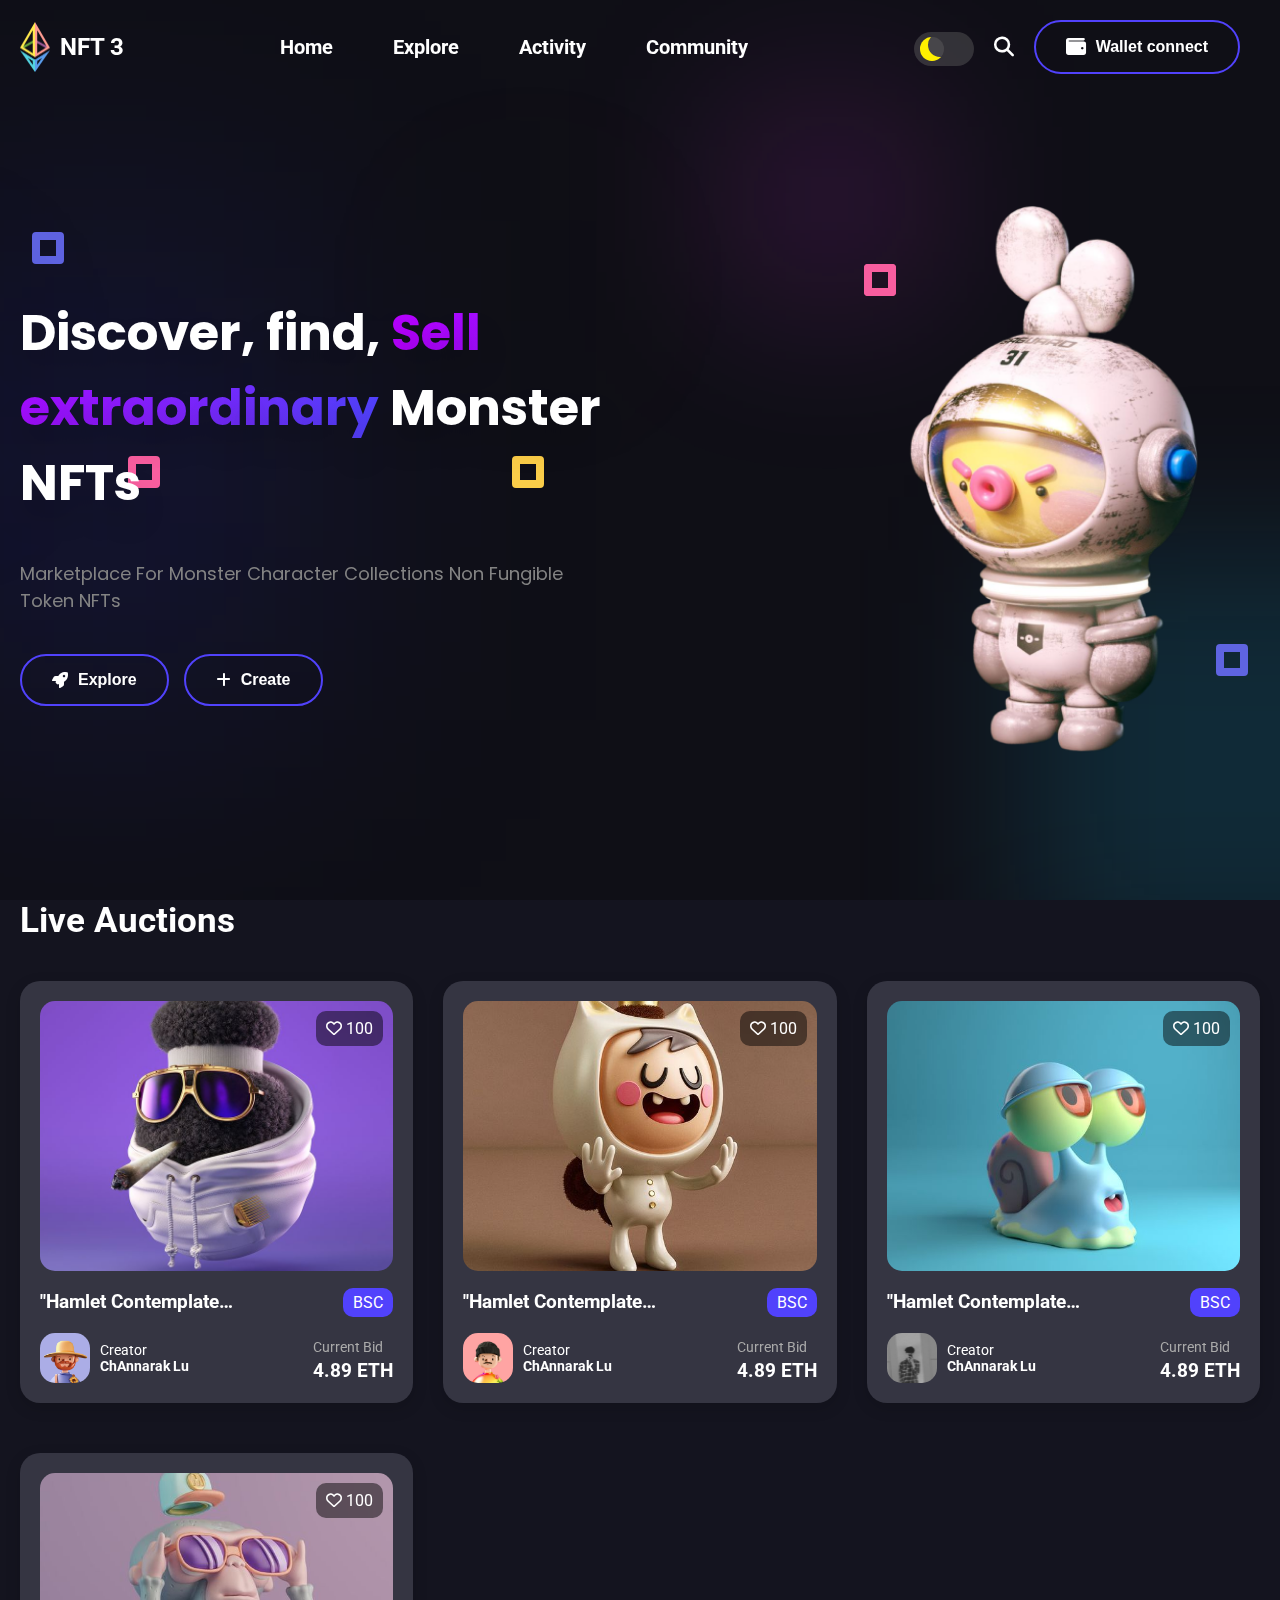
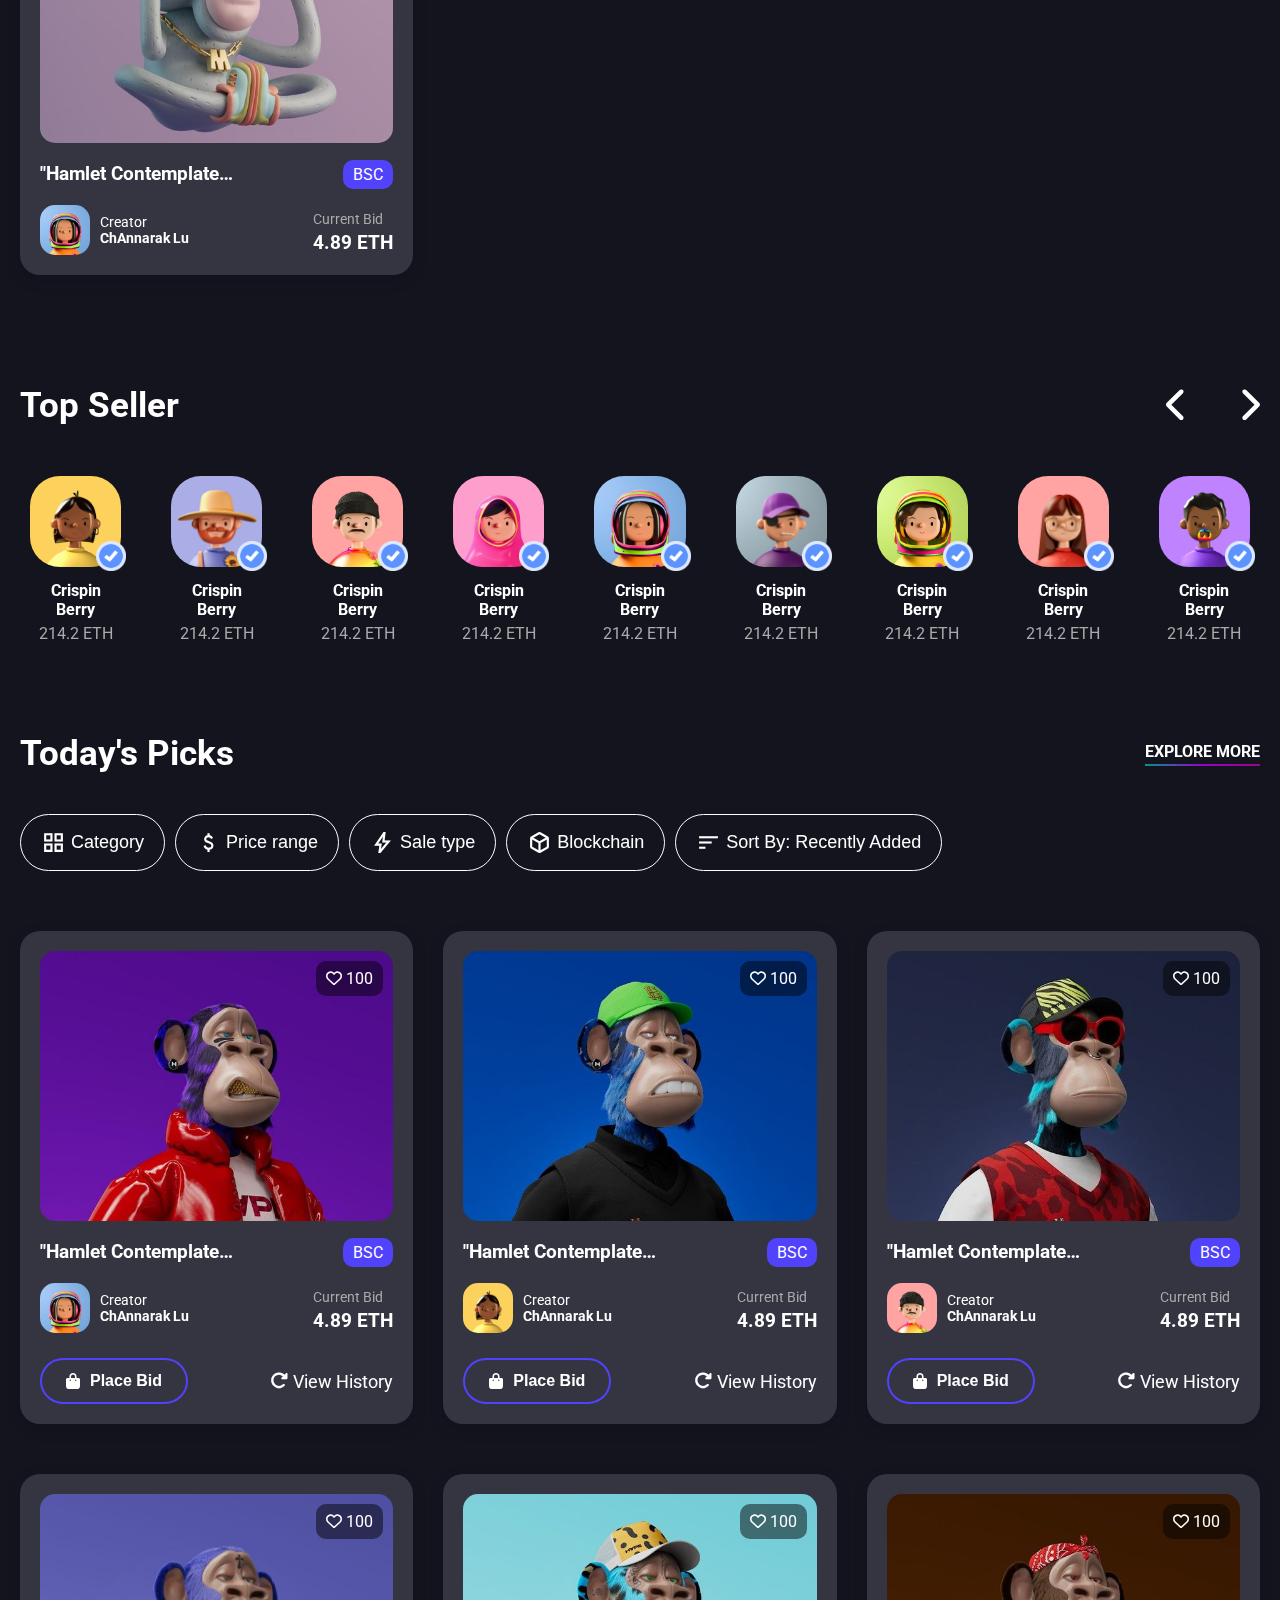
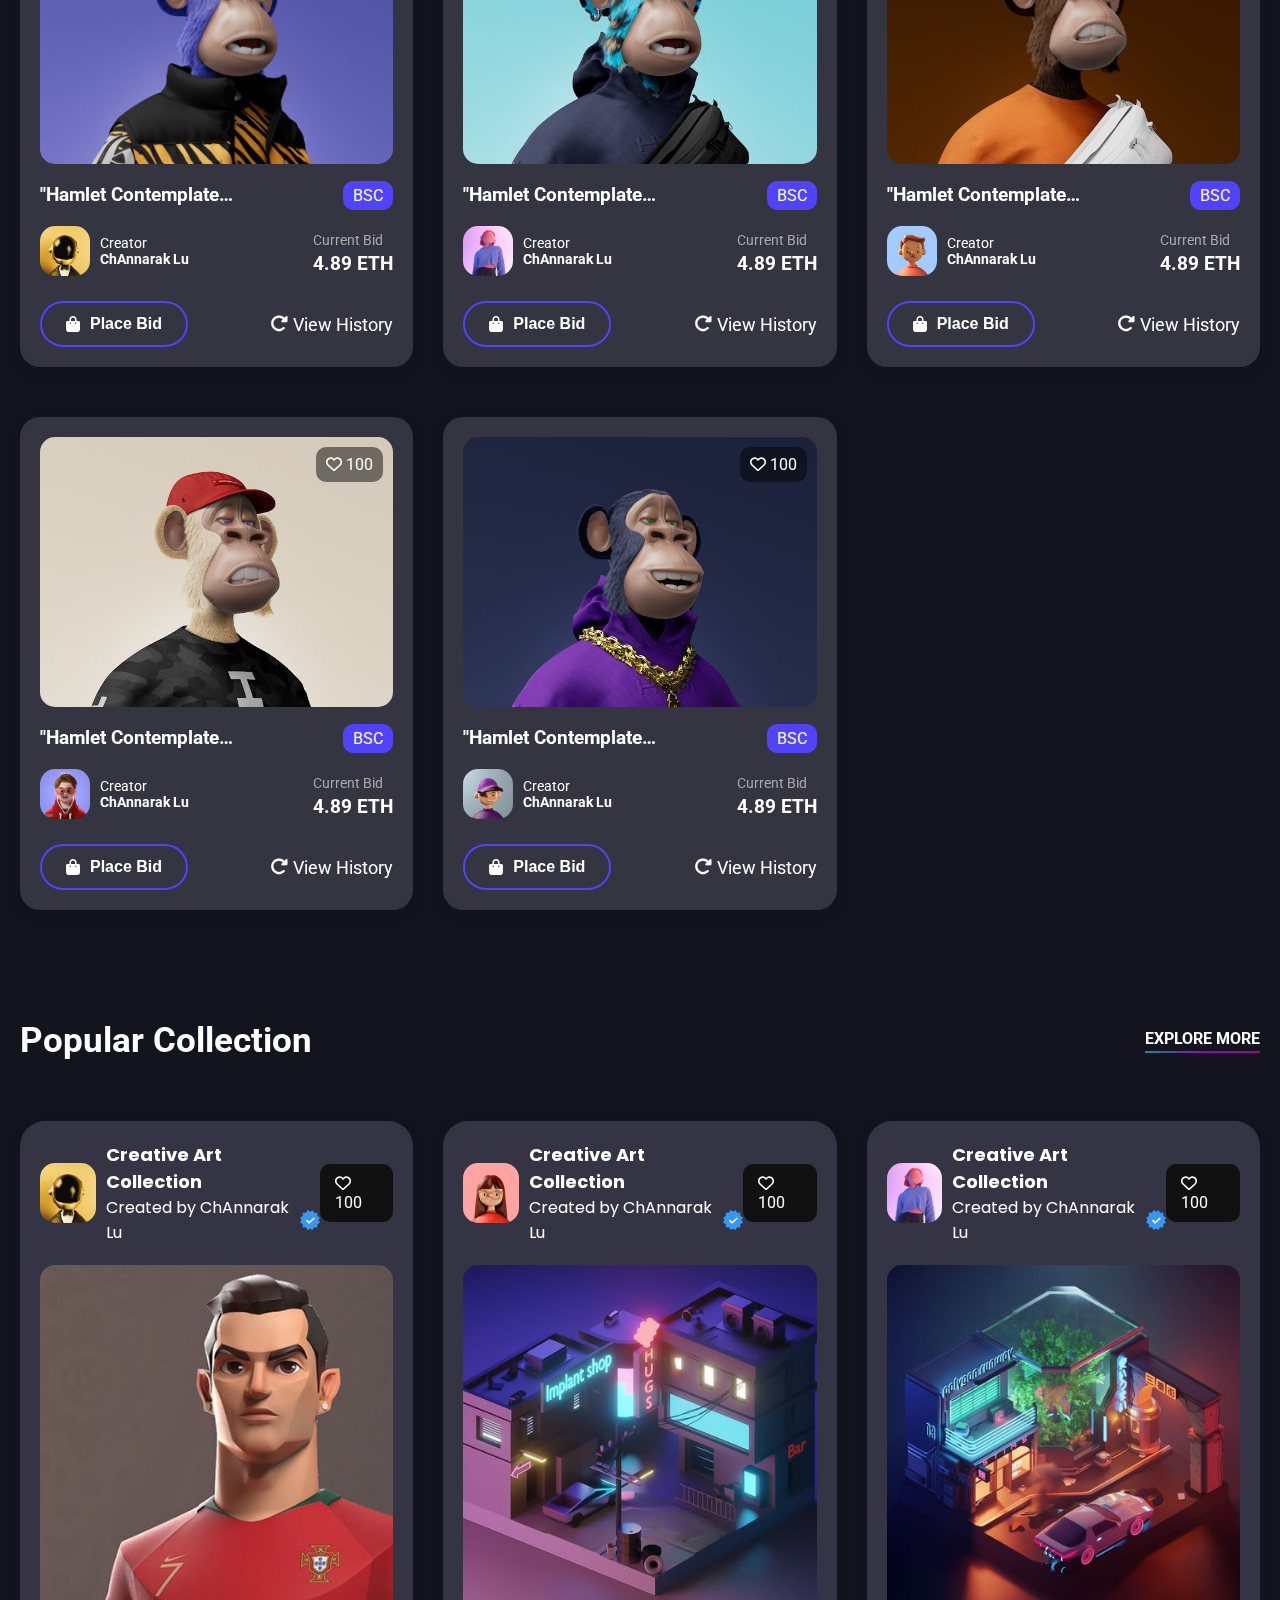
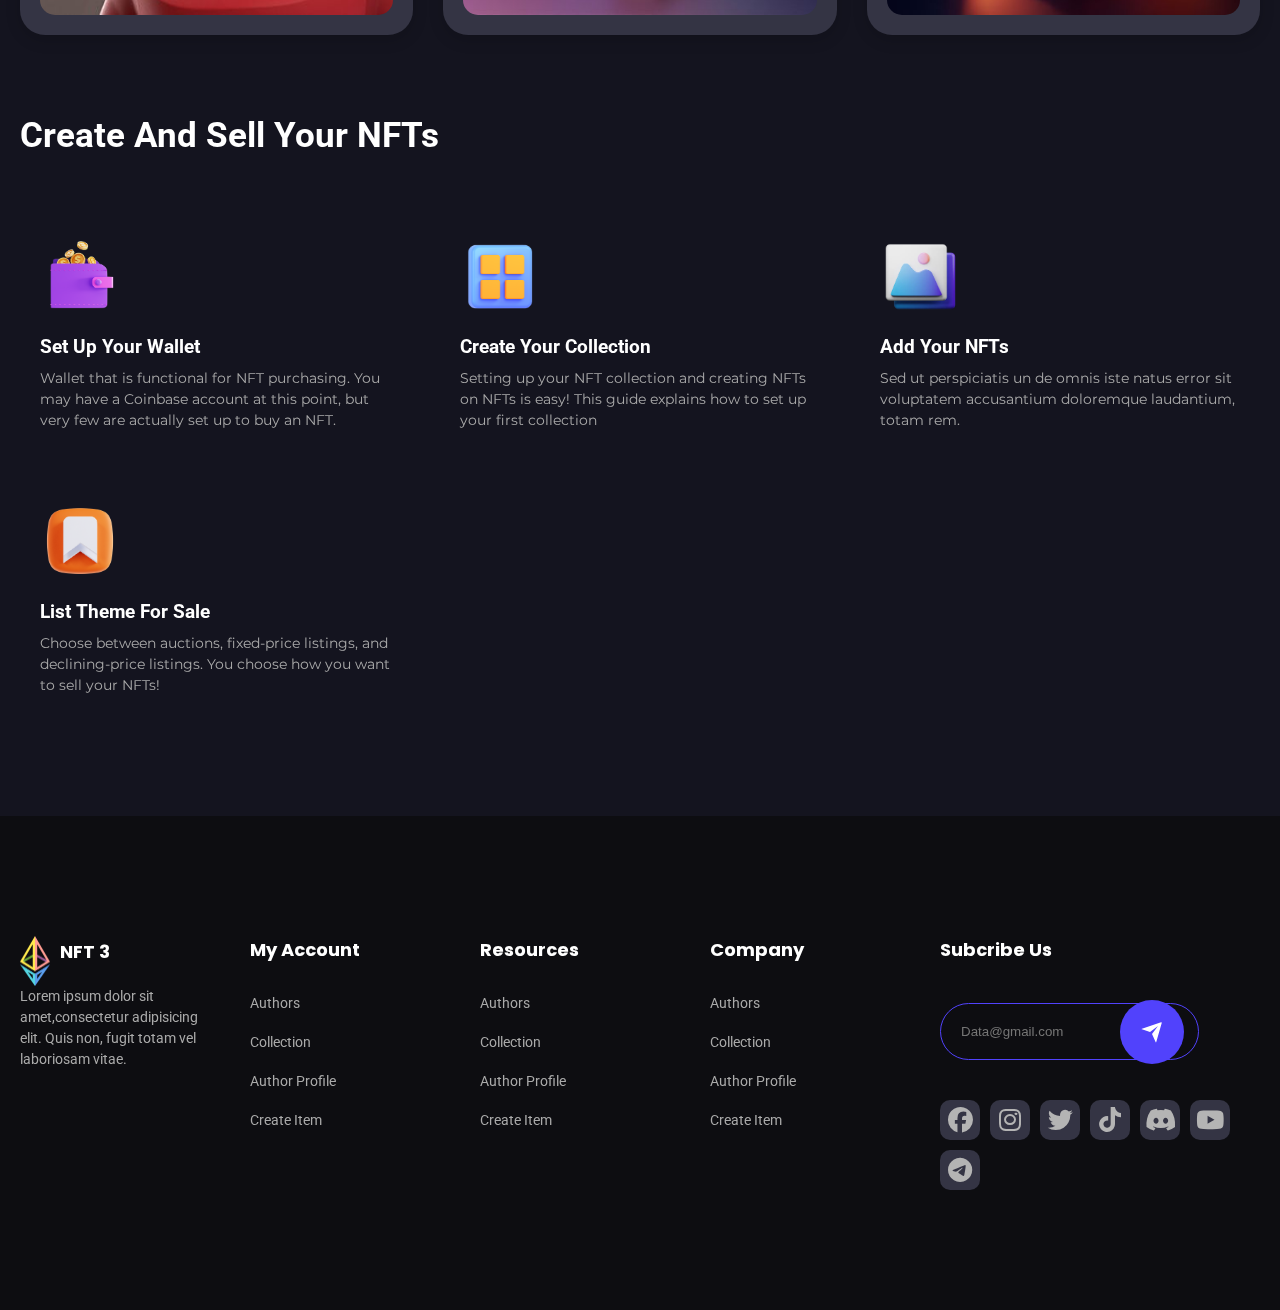
==== index.html @ 32f421a6 "NFT-Market" ====
<!DOCTYPE html>
<html lang="en">
<head>
   <meta charset="UTF-8">
   <meta http-equiv="X-UA-Compatible" content="IE=edge">
   <meta name="viewport" content="width=device-width, initial-scale=1.0">
   <title>NFT Marketplace collection</title>
   <link rel="stylesheet" href="style.css">
   <link rel="stylesheet" href="https://cdnjs.cloudflare.com/ajax/libs/font-awesome/6.3.0/css/all.min.css">
   <!-- Google icon -->
   <link rel="stylesheet" href="https://fonts.googleapis.com/css2?family=Material+Symbols+Outlined:opsz,wght,FILL,GRAD@20..48,100..700,0..1,-50..200" />
<body>
   <!-- !background -->
   <div class="background" id="background">
      <div class="circle"></div>
   </div>

   <!-- !Popup Modal -->
   <div class="modal-bg"></div>
   <div class="modal">
      <form class="form">
         <div class="modal-close">
            <i class="fa-solid fa-xmark"></i>
         </div>
         <span class="form-title">You really like the project</span>
         <span class="sub mb">Register to get full access now :)</span>
         <input id="file" type="file">
         <input type="text" class="input" placeholder="username">
         <input type="email" class="input" placeholder="email">
         <input type="password" class="input" placeholder="password"> 
         <span  span class="sub">Already have an account ? <a href="#">Sign in</a></span>
         <button class="register-btn">Register</button>
      </form>
   </div>
   <!-- !Profile modal -->
   <div class="modal-bg"></div>
   <div class="profile-modal">
      <div class="p-modal">
         <div class="profile-left">
            <div class="feature-profile">
               <img class="p-modal-img" src="./images/avt-20.jpg" alt="">
            </div>
            <div class="info-profile">
               <p class="profile-title">Author Profile</p>
               <h1>ChAnnark Lu</h1>
               <p>Lorem ipsum dolor sit amet consectetur adipisicing elit. Consequatur tempore suscipit rerum similique maiores necessitatibus porro inventore magni culpa voluptatem?</p>
            </div>
         </div>
         <div class="profile-right">
            <button style="padding: 10px 20px; text-align: center; border: 2px solid #aaa; color: #fff; background: transparent; border-radius: 50px;">Follow</button>

            <div class="social-icon">
               <a href="#"><i class="fa-brands fa-facebook"></i></a>
               <a href="#"><i class="fa-brands fa-instagram"></i></a>
               <a href="#"><i class="fa-brands fa-twitter"></i></a>
            </div>
         </div>
      </div>
   </div>
   <!-- Header -->
   <header>
      <div class="navbar">
         <div class="logo">
            <img src="./images/logo.png" alt="">
            <h2>NFT 3</h2>
         </div>

         <ul class="nav-list">
            <li><a href="#">Home</a></li>
            <li><a href="#">Explore</a></li>
            <li><a href="#">Activity</a></li>
            <li><a href="#">Community</a></li>
         </ul>

         <div class="nav-right">
            <div class="theme-mode">
               <label class="switch">
                  <input type="checkbox" id="mode">
                  <span class="toggle-slide"></span>
              </label>
            </div>

            <i class="fa-solid fa-magnifying-glass"></i>
            <button onclick="window.location.href = 'wallet connect/walletconnect.html';" class="btn"><i class="fa-solid fa-wallet"></i><span>Wallet connect</span></button>
            
            <div class="mobile-btn">
               <div class="bar"></div>
            </div>
         </div>
      </div>
   </header>
   <!-- Main-header -->
   <div class="main-bg">
      <div class="main-header">
         <div class="header-content">
            <h2>Discover, find, <span>Sell extraordinary</span> Monster NFTs</h2>
            <p>Marketplace For Monster Character Collections Non Fungible Token NFTs</p>
            <div class="cta">
               <button class="btn header-btn"><i class="fa-solid fa-rocket"></i>Explore</button>
               <button class="btn header-btn"><i class="fa-solid fa-plus"></i>Create</button>
            </div>
         </div>
         <div class="header-image">
            <img class="slider-img" src="./images/imgslider2.png" alt="">
         </div>

         <div class="floating-bg" style="width: 100%; height: 60vh; position: absolute; top: 200px; z-index: -1; right: 0;">
            <div class="floating square purple" style="top: 2rem; left: 2rem;"></div>
            <div class="floating square pink" style="top: 4rem; right: 24rem;"></div>
            <div class="floating square orange" style="top: 16rem; left: 32rem;"></div>
            <div class="floating square purple" style="bottom: 4rem; right: 2rem;"></div>
            <div class="floating square pink" style="top: 16rem; left: 8rem;"></div>
            <div class="floating square pink" style="top: 4rem; right: 24rem;"></div>
            <div class="floating circle purple" style="top: 12rem; right: 2rem;"></div>
            <div class="floating circle orange" style="top: 8rem; right: 8rem;"></div>
            <div class="floating circle purple" style="top: 8rem; right: 40rem;"></div>
            <div class="floating circle orange" style="top: 4rem; left: 32rem;"></div>
          </div>
      </div>
   </div>

   <div class="container">
      <!-- Hero 1 -->
      <h2 class="title">Live Auctions</h2>
      <section class="card-container slider">
         <div class="card">
            <div class="card-image">
               <img src="./images/card-3.jpg" alt="">
               <div class="heart-icon">
                  <i class="fa-regular fa-heart"></i>
                  100
               </div>
               <div class="bid">
                  <a class="place-bid">
                     <i class="fa-solid fa-bag-shopping"></i>
                     Place Bid
                  </a>
               </div>
            </div>

            <div class="card-info">
               <div class="card-name">
                  <h3>"Hamlet Contemplates Character"</h3>
                  <div class="tag">BSC</div>
               </div>
            </div>

            <div class="card-profile">
               <div class="profile">
                  <div class="p-image">
                     <img src="./images/avt-11.jpg" alt="">
                  </div>
                  <div class="p-name">
                     <p>Creator</p>
                     <h4>ChAnnarak Lu</h4>
                  </div>
               </div>

               <div class="price">
                  <p class="p">Current Bid</p>
                  <h3>4.89 ETH</h3>
               </div>
            </div>
         </div>

         <div class="card">
            <div class="card-image">
               <img src="./images/card-5.jpg" alt="">
               <div class="heart-icon">
                        <i class="fa-regular fa-heart"></i>
                  100
               </div>
               <div class="bid">
                  <a class="place-bid">
                     <i class="fa-solid fa-bag-shopping"></i>
                     Place Bid
                  </a>
               </div>
            </div>

            <div class="card-info">
               <div class="card-name">
                  <h3>"Hamlet Contemplates Character"</h3>
                  <div class="tag">BSC</div>
               </div>
            </div>

            <div class="card-profile">
               <div class="profile">
                  <div class="p-image">
                     <img src="./images/avt-12.jpg" alt="">
                  </div>
                  <div class="p-name">
                     <p>Creator</p>
                     <h4>ChAnnarak Lu</h4>
                  </div>
               </div>

               <div class="price">
                  <p class="p">Current Bid</p>
                  <h3>4.89 ETH</h3>
               </div>
            </div>
         </div>

         <div class="card">
            <div class="card-image">
               <img src="./images/card-2.jpg" alt="">
               <div class="heart-icon">
                        <i class="fa-regular fa-heart"></i>
                  100
               </div>
               <div class="bid">
                  <a class="place-bid">
                     <i class="fa-solid fa-bag-shopping"></i>
                     Place Bid
                  </a>
               </div>
            </div>

            <div class="card-info">
               <div class="card-name">
                  <h3>"Hamlet Contemplates Character"</h3>
                  <div class="tag">BSC</div>
               </div>
            </div>

            <div class="card-profile">
               <div class="profile">
                  <div class="p-image">
                     <img src="./images/profile-img.jpg" alt="">
                  </div>
                  <div class="p-name">
                     <p>Creator</p>
                     <h4>ChAnnarak Lu</h4>
                  </div>
               </div>

               <div class="price">
                  <p class="p">Current Bid</p>
                  <h3>4.89 ETH</h3>
               </div>
            </div>
         </div>

         <div class="card">
            <div class="card-image">
               <img src="./images/card-1.jpg" alt="">
               <div class="heart-icon">
                        <i class="fa-regular fa-heart"></i>
                  100
               </div>
               <div class="bid">
                  <a class="place-bid">
                     <i class="fa-solid fa-bag-shopping"></i>
                     Place Bid
                  </a>
               </div>
            </div>

            <div class="card-info">
               <div class="card-name">
                  <h3>"Hamlet Contemplates Character"</h3>
                  <div class="tag">BSC</div>
               </div>
            </div>

            <div class="card-profile">
               <div class="profile">
                  <div class="p-image">
                     <img src="./images/avt-14.jpg" alt="">
                  </div>
                  <div class="p-name">
                     <p>Creator</p>
                     <h4>ChAnnarak Lu</h4>
                  </div>
               </div>

               <div class="price">
                  <p class="p">Current Bid</p>
                  <h3>4.89 ETH</h3>
               </div>
            </div>
         </div>
      </section>

      <!-- Hero 2 -->
      <h2 class="title" style="display: flex; justify-content: space-between; align-items: center;">Top Seller
         <div class="arrow-icon" style="display: flex; gap: 50px;">
            <i class="fa-solid fa-chevron-left" style="cursor: pointer;"></i>
            <i class="fa-solid fa-chevron-right" style="cursor: pointer;"></i>
         </div>
      </h2>

      <section class="hero-2">
         <div class="swipe-wrapper">
            <div class="box">
               <div class="box-image">
                  <img class="profile-image" src="./images/avt-1.jpg" alt="">
                  <img class="verify" src="./images/verify-icon.png" alt="">
               </div>
               <h2>Crispin Berry</h2>
               <p>214.2 ETH</p>
            </div>
            <div class="box">
               <div class="box-image">
                  <img class="profile-image" src="./images/avt-11.jpg" alt="">
                  <img class="verify" src="./images/verify-icon.png" alt="">
               </div>
               <h2>Crispin Berry</h2>
               <p>214.2 ETH</p>
            </div>
            <div class="box">
               <div class="box-image">
                  <img class="profile-image" src="./images/avt-12.jpg" alt="">
                  <img class="verify" src="./images/verify-icon.png" alt="">
               </div>
               <h2>Crispin Berry</h2>
               <p>214.2 ETH</p>
            </div>
            <div class="box">
               <div class="box-image">
                  <img class="profile-image" src="./images/avt-13.jpg" alt="">
                  <img class="verify" src="./images/verify-icon.png" alt="">
               </div>
               <h2>Crispin Berry</h2>
               <p>214.2 ETH</p>
            </div>
            <div class="box">
               <div class="box-image">
                  <img class="profile-image" src="./images/avt-14.jpg" alt="">
                  <img class="verify" src="./images/verify-icon.png" alt="">
               </div>
               <h2>Crispin Berry</h2>
               <p>214.2 ETH</p>
            </div>
            <div class="box">
               <div class="box-image">
                  <img class="profile-image" src="./images/avt-20.jpg" alt="">
                  <img class="verify" src="./images/verify-icon.png" alt="">
               </div>
               <h2>Crispin Berry</h2>
               <p>214.2 ETH</p>
            </div>
            <div class="box">
               <div class="box-image">
                  <img class="profile-image" src="./images/avt-21.jpg" alt="">
                  <img class="verify" src="./images/verify-icon.png" alt="">
               </div>
               <h2>Crispin Berry</h2>
               <p>214.2 ETH</p>
            </div>
            <div class="box">
               <div class="box-image">
                  <img class="profile-image" src="./images/avt18.jpg" alt="">
                  <img class="verify" src="./images/verify-icon.png" alt="">
               </div>
               <h2>Crispin Berry</h2>
               <p>214.2 ETH</p>
            </div>
            <div class="box">
               <div class="box-image">
                  <img class="profile-image" src="./images/avt-5 (1).jpg" alt="">
                  <img class="verify" src="./images/verify-icon.png" alt="">
               </div>
               <h2>Crispin Berry</h2>
               <p>214.2 ETH</p>
            </div>
         </div>
      </section>

      <h2 class="title" style="display: flex; justify-content: space-between; align-items: center;">Today's Picks
         <a href="#">Explore more</a>
      </h2>

      <section class="section-3">
         <div class="menu-bar">
            <div class="soft">
               <button class="outline-btn">
                  <span class="material-symbols-outlined">grid_view</span>Category
               </button>
               <button class="outline-btn">
                  <span class="material-symbols-outlined">
                     attach_money
                  </span>Price range
               </button>
               <button class="outline-btn">
                  <span class="material-symbols-outlined">
                     bolt
                  </span>Sale type
               </button>
               <button class="outline-btn">
                  <span class="material-symbols-outlined">
                     deployed_code
                  </span>Blockchain
               </button>
               <button class="outline-btn">
                  <span class="material-symbols-outlined">
                     sort
                  </span>Sort By: Recently Added
               </button>
            </div>
         </div>
      </section>

      <!-- Hero 3 -->
      <div class="card-container">
         <div class="card">
            <div class="card-image">
               <img src="./images/card-10.jpg" alt="">
               <div class="heart-icon">
                  <i class="fa-regular fa-heart"></i>
                  100
               </div>
            </div>
            <div class="card-info">
               <div class="card-name">
                  <h3>"Hamlet Contemplates Character"</h3>
                  <div class="tag">BSC</div>
               </div>
            </div>
            <div class="card-profile">
               <div class="profile">
                  <div class="p-image">
                     <img src="./images/avt-14.jpg" alt="">
                  </div>
                  <div class="p-name">
                     <p>Creator</p>
                     <h4>ChAnnarak Lu</h4>
                  </div>
               </div>
               <div class="price">
                  <p class="p">Current Bid</p>
                  <h3>4.89 ETH</h3>
               </div>
            </div>
            <div class="card-bottom">
               <button class="btn card-btn">
                  <i class="fa-solid fa-bag-shopping"></i>
                  Place Bid
               </button>
               <a href="#" class="history-reload"><i class="fa-solid fa-rotate-right"></i>View History</a>
            </div>
         </div>

         <div class="card">
            <div class="card-image">
               <img src="./images/card-11.jpg" alt="">
               <div class="heart-icon">
                        <i class="fa-regular fa-heart"></i>
                  100
               </div>
            </div>
            <div class="card-info">
               <div class="card-name">
                  <h3>"Hamlet Contemplates Character"</h3>
                  <div class="tag">BSC</div>
               </div>
            </div>
            <div class="card-profile">
               <div class="profile">
                  <div class="p-image">
                     <img src="./images/avt-1.jpg" alt="">
                  </div>
                  <div class="p-name">
                     <p>Creator</p>
                     <h4>ChAnnarak Lu</h4>
                  </div>
               </div>
               <div class="price">
                  <p class="p">Current Bid</p>
                  <h3>4.89 ETH</h3>
               </div>
            </div>
            <div class="card-bottom">
               <button class="btn card-btn">
                  <i class="fa-solid fa-bag-shopping"></i>
                  Place Bid
               </button>
               <a href="#" class="history-reload"><i class="fa-solid fa-rotate-right"></i>View History</a>
            </div>
         </div>
         
         <div class="card">
            <div class="card-image">
               <img src="./images/card-12.jpg" alt="">
               <div class="heart-icon">
                        <i class="fa-regular fa-heart"></i>
                  100
               </div>
            </div>
            <div class="card-info">
               <div class="card-name">
                  <h3>"Hamlet Contemplates Character"</h3>
                  <div class="tag">BSC</div>
               </div>
            </div>
            <div class="card-profile">
               <div class="profile">
                  <div class="p-image">
                     <img src="./images/avt-12.jpg" alt="">
                  </div>
                  <div class="p-name">
                     <p>Creator</p>
                     <h4>ChAnnarak Lu</h4>
                  </div>
               </div>
               <div class="price">
                  <p class="p">Current Bid</p>
                  <h3>4.89 ETH</h3>
               </div>
            </div>
            <div class="card-bottom">
               <button class="btn card-btn">
                  <i class="fa-solid fa-bag-shopping"></i>
                  Place Bid
               </button>
               <a href="#" class="history-reload"><i class="fa-solid fa-rotate-right"></i>View History</a>
            </div>
         </div>
         <div class="card">
            <div class="card-image">
               <img src="./images/card-13.jpg" alt="">
               <div class="heart-icon">
                        <i class="fa-regular fa-heart"></i>
                  100
               </div>
            </div>
            <div class="card-info">
               <div class="card-name">
                  <h3>"Hamlet Contemplates Character"</h3>
                  <div class="tag">BSC</div>
               </div>
            </div>
            <div class="card-profile">
               <div class="profile">
                  <div class="p-image">
                     <img src="./images/avt-15.jpg" alt="">
                  </div>
                  <div class="p-name">
                     <p>Creator</p>
                     <h4>ChAnnarak Lu</h4>
                  </div>
               </div>
               <div class="price">
                  <p class="p">Current Bid</p>
                  <h3>4.89 ETH</h3>
               </div>
            </div>
            <div class="card-bottom">
               <button class="btn card-btn">
                  <i class="fa-solid fa-bag-shopping"></i>
                  Place Bid
               </button>
               <a href="#" class="history-reload"><i class="fa-solid fa-rotate-right"></i>View History</a>
            </div>
         </div>
         <div class="card">
            <div class="card-image">
               <img src="./images/card-16.jpg" alt="">
               <div class="heart-icon">
                        <i class="fa-regular fa-heart"></i>
                  100
               </div>
            </div>
            <div class="card-info">
               <div class="card-name">
                  <h3>"Hamlet Contemplates Character"</h3>
                  <div class="tag">BSC</div>
               </div>
            </div>
            <div class="card-profile">
               <div class="profile">
                  <div class="p-image">
                     <img src="./images/avt16.jpg" alt="">
                  </div>
                  <div class="p-name">
                     <p>Creator</p>
                     <h4>ChAnnarak Lu</h4>
                  </div>
               </div>
               <div class="price">
                  <p class="p">Current Bid</p>
                  <h3>4.89 ETH</h3>
               </div>
            </div>
            <div class="card-bottom">
               <button class="btn card-btn">
                  <i class="fa-solid fa-bag-shopping"></i>
                  Place Bid
               </button>
               <a href="#" class="history-reload"><i class="fa-solid fa-rotate-right"></i>View History</a>
            </div>
         </div>
         <div class="card">
            <div class="card-image">
               <img src="./images/card-15.jpg" alt="">
               <div class="heart-icon">
                        <i class="fa-regular fa-heart"></i>
                  100
               </div>
            </div>
            <div class="card-info">
               <div class="card-name">
                  <h3>"Hamlet Contemplates Character"</h3>
                  <div class="tag">BSC</div>
               </div>
            </div>
            <div class="card-profile">
               <div class="profile">
                  <div class="p-image">
                     <img src="./images/avt-19.jpg" alt="">
                  </div>
                  <div class="p-name">
                     <p>Creator</p>
                     <h4>ChAnnarak Lu</h4>
                  </div>
               </div>
               <div class="price">
                  <p class="p">Current Bid</p>
                  <h3>4.89 ETH</h3>
               </div>
            </div>
            <div class="card-bottom">
               <button class="btn card-btn">
                  <i class="fa-solid fa-bag-shopping"></i>
                  Place Bid
               </button>
               <a href="#" class="history-reload"><i class="fa-solid fa-rotate-right"></i>View History</a>
            </div>
         </div>
         <div class="card">
            <div class="card-image">
               <img src="./images/card-14.jpg" alt="">
               <div class="heart-icon">
                        <i class="fa-regular fa-heart"></i>
                  100
               </div>
            </div>
            <div class="card-info">
               <div class="card-name">
                  <h3>"Hamlet Contemplates Character"</h3>
                  <div class="tag">BSC</div>
               </div>
            </div>
            <div class="card-profile">
               <div class="profile">
                  <div class="p-image">
                     <img src="./images/avt-17.jpg" alt="">
                  </div>
                  <div class="p-name">
                     <p>Creator</p>
                     <h4>ChAnnarak Lu</h4>
                  </div>
               </div>
               <div class="price">
                  <p class="p">Current Bid</p>
                  <h3>4.89 ETH</h3>
               </div>
            </div>
            <div class="card-bottom">
               <button class="btn card-btn">
                  <i class="fa-solid fa-bag-shopping"></i>
                  Place Bid
               </button>
               <a href="#" class="history-reload"><i class="fa-solid fa-rotate-right"></i>View History</a>
            </div>
         </div>
         <div class="card">
            <div class="card-image">
               <img src="./images/card-18.jpg" alt="">
               <div class="heart-icon">
                        <i class="fa-regular fa-heart"></i>
                  100
               </div>
            </div>
            <div class="card-info">
               <div class="card-name">
                  <h3>"Hamlet Contemplates Character"</h3>
                  <div class="tag">BSC</div>
               </div>
            </div>
            <div class="card-profile">
               <div class="profile">
                  <div class="p-image">
                     <img src="./images/avt-20.jpg" alt="">
                  </div>
                  <div class="p-name">
                     <p>Creator</p>
                     <h4>ChAnnarak Lu</h4>
                  </div>
               </div>
               <div class="price">
                  <p class="p">Current Bid</p>
                  <h3>4.89 ETH</h3>
               </div>
            </div>
            <div class="card-bottom">
               <button class="btn card-btn">
                  <i class="fa-solid fa-bag-shopping"></i>
                  Place Bid
               </button>
               <a href="#" class="history-reload"><i class="fa-solid fa-rotate-right"></i>View History</a>
            </div>
         </div>
      </div>

      <h2 class="title" style="display: flex; justify-content: space-between; align-items: center;">Popular Collection
         <a href="#">Explore more</a>
      </h2>

      <!-- Hero 4 -->
         <div class="sc-swipper-wrapper">
            <div class="sc-card">
               <div class="card-profile">
                  <div class="profile">
                     <div class="p-image" style="width: 60px; height: 60px;">
                        <img src="./images/avt-15.jpg" alt="">
                     </div>
                     <div class="p-name" style="font-size: 18px; font-family: 'Poppins';">
                        <h4 style="font-family: 'Poppins'; display: flex; align-items: center;">Creative Art Collection </h4>
                        <p style="font-size: 16px; display: flex; align-items: center;">Created by ChAnnarak Lu<img style="width: 20px; margin-left: 8px;" src="./images/ig-verify-icon.png" alt=""></p>
                     </div>
                  </div>
   
                  <div class="sc-heart" style="padding: 10px 15px; background: #111; border-radius: 10px; cursor: pointer;">
                     <i class="fa-regular fa-heart"></i>
                     100
                  </div>
               </div>

               <div class="card-image">
                  <img src="./images/3D-image-1.jpg" alt="">
               </div>
            </div>

            <div class="sc-card">
               <div class="card-profile">
                  <div class="profile">
                     <div class="p-image" style="width: 60px; height: 60px;">
                        <img src="./images/avt18.jpg" alt="">
                     </div>
                     <div class="p-name" style="font-size: 18px; font-family: 'Poppins';">
                        <h4 style="font-family: 'Poppins'; display: flex; align-items: center;">Creative Art Collection </h4>
                        <p style="font-size: 16px; display: flex; align-items: center;">Created by ChAnnarak Lu<img style="width: 20px; margin-left: 8px;" src="./images/ig-verify-icon.png" alt=""></p>
                     </div>
                  </div>
   
                  <div class="sc-heart" style="padding: 10px 15px; background: #111; border-radius: 10px; cursor: pointer;">
                     <i class="fa-regular fa-heart"></i>
                     100
                  </div>
               </div>

               <div class="card-image">
                  <img src="./images/3D-image-2.jpg" alt="">
               </div>
            </div>

            <div class="sc-card">
               <div class="card-profile">
                  <div class="profile">
                     <div class="p-image" style="width: 60px; height: 60px;">
                        <img src="./images/avt16.jpg" alt="">
                     </div>
                     <div class="p-name" style="font-size: 18px; font-family: 'Poppins';">
                        <h4 style="font-family: 'Poppins'; display: flex; align-items: center;">Creative Art Collection </h4>
                        <p style="font-size: 16px; display: flex; align-items: center;">Created by ChAnnarak Lu<img style="width: 20px; margin-left: 8px;" src="./images/ig-verify-icon.png" alt=""></p>
                     </div>
                  </div>
   
                  <div class="sc-heart" style="padding: 10px 15px; background: #111; border-radius: 10px; cursor: pointer;">
                     <i class="fa-regular fa-heart"></i>
                     100
                  </div>
               </div>

               <div class="card-image">
                  <img src="./images/3D-image-3.jpg" alt="">
               </div>
            </div>
         </div>

               
      <!-- hero 5 -->
      <h2 class="title">Create And Sell Your NFTs</h2>
      <div class="box-icon">
         <div class="box-wrapper">
            <div class="box-inner">
               <div class="icon-image">
                  <img src="./images/3d-wallet-icon.webp" alt="">
               </div>
               <div class="icon-details">
                  <h3>Set Up Your Wallet</h3>
                  <p>Wallet that is functional for NFT purchasing. You may have a Coinbase account at this point, but very few are actually set up to buy an NFT.</p>
               </div>
            </div>

            <div class="box-inner">
               <div class="icon-image">
                  <img src="./images/3d-grid-icon.avif" alt="">
               </div>
               <div class="icon-details">
                  <h3>Create Your Collection</h3>
                  <p>Setting up your NFT collection and creating NFTs on NFTs is easy! This guide explains how to set up your first collection</p>
               </div>
            </div>

            <div class="box-inner">
               <div class="icon-image">
                  <img src="./images/3d-photo-icon.avif" alt="">
               </div>
               <div class="icon-details">
                  <h3>Add Your NFTs</h3>
                  <p>Sed ut perspiciatis un de omnis iste natus error sit voluptatem accusantium doloremque laudantium, totam rem.</p>
               </div>
            </div>

            <div class="box-inner">
               <div class="icon-image">
                  <img src="./images/3d-save-icon.webp" alt="">
               </div>
               <div class="icon-details">
                  <h3>List Theme For Sale</h3>
                  <p>Choose between auctions, fixed-price listings, and declining-price listings. You choose how you want to sell your NFTs!</p>
               </div>
            </div>
         </div>
      </div>
      </div>

 
   <!-- Footer -->
   <footer class="footer-container">
      <div class="footer-wrapper">
         <div class="footer-box footer-logo">
            <div class="logo">
               <img src="./images/logo.png" alt="">
               <h2>NFT 3</h2>
            </div>
            <p>Lorem ipsum dolor sit amet,consectetur adipisicing elit. Quis non, fugit totam vel laboriosam vitae.</p>
         </div>
         <ul class="footer-box">
            <h2>My Account</h2>
            <li><a href="#">Authors</a></li>
            <li><a href="#">Collection</a></li>
            <li><a href="#">Author Profile</a></li>
            <li><a href="#">Create Item</a></li>
         </ul>
         <ul class="footer-box">
            <h2>Resources</h2>
            <li><a href="#">Authors</a></li>
            <li><a href="#">Collection</a></li>
            <li><a href="#">Author Profile</a></li>
            <li><a href="#">Create Item</a></li>
         </ul>
         <ul class="footer-box">
            <h2>Company</h2>
            <li><a href="#">Authors</a></li>
            <li><a href="#">Collection</a></li>
            <li><a href="#">Author Profile</a></li>
            <li><a href="#">Create Item</a></li>
         </ul>
         <div class="footer-box">
            <h2>Subcribe Us</h2>
            <div class="input-box">
               <input type="email" placeholder="Data@gmail.com">
               <!-- <div class="send-icon">
                  <i class="fa-solid fa-arrow-right"></i>
               </div> -->
               <button>
                  <div class="svg-wrapper-1">
                    <div class="svg-wrapper">
                      <svg height="24" width="24" viewBox="0 0 24 24" xmlns="http://www.w3.org/2000/svg">
                        <path d="M0 0h24v24H0z" fill="none"></path>
                        <path d="M1.946 9.315c-.522-.174-.527-.455.01-.634l19.087-6.362c.529-.176.832.12.684.638l-5.454 19.086c-.15.529-.455.547-.679.045L12 14l6-8-8 6-8.054-2.685z" fill="currentColor"></path>
                      </svg>
                    </div>
                  </div>
               </button>
            </div>
            <div class="social-media">
               <a target="#" href="#"><i class="fa-brands fa-facebook"></i></a>
               <a href="#"><i class="fa-brands fa-instagram"></i></a>
               <a href="#"><i class="fa-brands fa-twitter"></i></a>
               <a href="#"><i class="fa-brands fa-tiktok"></i></a>
               <a href="#"><i class="fa-brands fa-discord"></i></a>
               <a href="#"><i class="fa-brands fa-youtube"></i></a>
               <a href="#"><i class="fa-brands fa-telegram"></i></a>
            </div>
         </div>
      </div>
   </footer>


   <script src="main.js"></script>
</body>
</html>
---- style.css ----
@import url('https://fonts.googleapis.com/css2?family=Montserrat:wght@400;600;800&family=Noto+Sans+Khmer:wght@600&family=Noto+Sans:wght@500&family=Poppins:wght@500;600;800&family=Roboto:wght@400;500;700&display=swap');
*::after, *::before, *{
   padding: 0;
   margin: 0;
   box-sizing: border-box;
   scroll-behavior: smooth;
}

:root {
   --primary-color: #343444;
   --primary-color2: #fff;
   --primary-color3: #5142FC;
   --primary-color4: #EBEBEB;
   --primary-color5: #030303;
   --primary-color6: #ffffff;
   --primary-color7: #353542;
   --bg-section: #14141F;
   --bg-section2: #14141F;
   --primary-color8: #838383;
   --primary-color9: #fff;

   --card-color: #353542;

   --normal-btn-hover-bg: #fff;
   --normal-btn-hover: #5142FC;
   --normal-btn: #fff;
   --outline-btn: transparent;
   --outline-btn-border: #fff;
   --outline-btn-hover: transparent;

   --main-header-btn: #5142FC;
   --main-header: transparent;

   --header-bg-sticky: #14141F;
   
   --soft-bg: transparent;
}

.light-mode {
   --primary-color: #ff5f5;
   --primary-color2: #000;
   --bg-section: #F5F5F5;
   --primary-color4: #000;
   --primary-color5: #f5f5f5;
   --primary-color6: #000000;
   --primary-color7: #aaa;
   --primary-color9: #fff;

   --card-color: #f5f5f5;

   --normal-btn-hover-bg: #5142FC;
   --normal-btn-hover: #fff;
   --normal-btn: #5142FC;
   --outline-btn: #363636;
   --outline-btn-border: #363636;
   --outline-btn-hover: #5142FC;

   --main-header-btn: #fff;
   --main-header: linear-gradient(45deg, #2e277d, #6e18a7);

   --header-bg-sticky: linear-gradient(45deg, #2e277d, #6e18a7);
   --header-bg: linear-gradient(45deg, #2e277d, #6e18a7);

   --soft-bg: #838383;
}

body {
   width: 100%;
   height: auto;
   background: var(--bg-section);
   font-family: 'Roboto', sans-serif;
   color: var(--primary-color2);
}

body::-webkit-scrollbar {
   width: 1em;
}
  
body::-webkit-scrollbar-track {
   box-shadow: inset 0 0 6px rgba(0, 0, 0, 0.3);
}
  
body::-webkit-scrollbar-thumb {
   background-color: #262626;
   outline: 1px solid #111; 
}

a {
   color: var(--primary-color2);
   text-decoration: none;
}

img {
   width: 100%;
   object-fit: cover;
}

ul {
   list-style: none;
}

/* !Background */

.background {
   position: fixed;
   top: 0;
   background-attachment: fixed;
   width: 100%;
   height: 100vh;
   margin: 0 auto;
   overflow-y: auto;
   overflow-x: hidden;
   background-color: #0f0f16;
   z-index: -1;
}
.circle {
   position: absolute;
   width: 400px;
   height: 500px;
   left: -100px;
   bottom: 20%; 
   filter: blur(150px);
   background-color: #373aff21;
}
.background::before {
   content: "";
   position: absolute;
   width: 123px;
   height: 123px;
   left: 60%;
   top: 138px; 
   filter: blur(100px);
   background-color: #fc37ff66;
}
.background::after {
   content: "";
   position: absolute;
   width: 423px;
   height: 423px;
   left: 80%;
   top: 550px;
   background-color: #18b3de2b;
   filter: blur(80px);
}

/* !Switch (light mode / dark mode) */

.theme-mode {
   position: relative;
   right: 0;
   width: 70px;
   height: 30px;
}

.switch {
   position: absolute;
   right: 0;
   font-size: 17px;
   display: inline-block;
   width: 3.5em;
   height: 2em;
}
 
.switch input {
   opacity: 0;
   width: 0;
   height: 0;
}
 
/* The slider */
.toggle-slide {
   --background: #6666;
   position: absolute;
   cursor: pointer;
   top: 0;
   left: 0;
   right: 0;
   bottom: 0;
   background-color: var(--background);
   border-radius: 30px;
}
 
.toggle-slide:before {
   position: absolute;
   content: "";
   height: 1.4em;
   width: 1.4em;
   border-radius: 50%;
   left: 10%;
   bottom: 15%;
   box-shadow: inset 8px -4px 0px 0px #fff000;
   background: var(--background);
}
 
input:checked + .toggle-slide {
   background-color: #fff;
}
 
input:checked + .toggle-slide:before {
   transform: translateX(100%);
   box-shadow: inset 15px -4px 0px 15px #fff000;
}

/* !Modal */

.modal-bg {
   position: fixed;
   top: 0;
   z-index: 100;
   width: 100%;
   height: 100vh;
   background: #0000007f;
   opacity: 0;
   pointer-events: none;
}

.modal-bg-active {
   opacity: 1;
   pointer-events: auto;
}

.modal {
   position: fixed;
   top: 50%;
   left: 50%;
   z-index: 1000;
   transform: translate(-50%, -50%);
   visibility: hidden;
}

.modal-active {
   visibility: visible;
}

.modal-close {
   position: absolute;
   right: 10px;
   top: 10px;
   cursor: pointer;
   background: #14141F;
   width: 30px;
   height: 30px;
   display: flex;
   align-items: center;
   justify-content: center;
   border-radius: 50%;
   transition: .25s;
   color: #fff;
}

.modal-close:hover {
   background: #5142FC;
}

.modal-close i {
   font-size: 20px;
}

.form {
   position: relative;
   display: flex;
   flex-direction: column;
   gap: 30px;
   border-radius: 20px;
   padding: 60px 30px 30px;
   box-shadow: rgba(0, 0, 0, 0.4) 0px 30px 90px;
   background: #353542;
   transform: translateY(-200px);
   opacity: 0;
   pointer-events: none;
   transition: .4s;
}

.form-active {
   transform: translateY(0px);
   opacity: 1;
   pointer-events: auto;
}

 
.form-title {
   color: #fff;
   font-weight: bold;
   text-align: center;
   font-size: 20px;
}
 
.sub {
   text-align: center;
   color: #7A798A;
   font-size: 14px;
   width: 100%;
}
 
.sub.mb {
   margin-bottom: 1px;
}
 
.sub a {
   color: blue;
   font-weight: bold;
}
 
.avatar {
   height: 50px;
   width: 50px;
   background: #5142FC;
   border-radius: 50%;
   padding: 6px;
   cursor: pointer;
   box-shadow: 12.5px 12.5px 10px rgba(0, 0, 0, 0.015),100px 100px 80px rgba(0, 0, 0, 0.03);
}
 
.form .input {
   border: none;
   outline: none;
   width: 400px;
   padding: 16px 10px;
   background: transparent;
   border: 1px solid #7A798A;
   color: #fff;
   border-radius: 10px;
   box-shadow: 12.5px 12.5px 10px rgba(0, 0, 0, 0.015),100px 100px 80px rgba(0, 0, 0, 0.03);
}

.register-btn {
   text-align: center;
   font-weight: bold;
   font-size: 20px;
   background: #5142FC;
   color: #fff;
   padding: 10px;
   outline: none;
   border: 2px solid #5142FC;
   border-radius: 50px;
   cursor: pointer;
   transition: .3s ease-in-out;
}

.register-btn:hover {
   background: transparent;
   border: 2px solid #5142FC;
}
 
.input:focus {
   border: 1px solid rgb(23, 111, 211);
 }
 
#file {
   display: none;
}

/* !Modal profile */

.profile-modal {
   position: fixed;
   top: 50%;
   left: 50%;
   z-index: 1000;
   transform: translate(-50%, -50%);
   opacity: 0;
   pointer-events: none;
   transition: .3s;
}

.profile-modal-active {
   opacity: 1;
   pointer-events: auto;
}

.p-modal {
   padding: 50px 30px;
   background: url(./images/header-background\ \(2\).jpg);
   border-radius: 20px;
   display: flex;
   align-items: center;
   justify-content: space-between;
   gap: 10px;
}

.profile-left {
   display: flex;
   align-items: center;
}

.feature-profile {
   width: 300px;
   height: 100px;
   border-radius: 20px;
   margin: 20px;
   overflow: hidden;
}

.feature-profile img {
   width: 100%;
   height: 100%;
}

.info-profile {
   font-size: 14px;
}

.info-profile h1 {
   margin: 5px 0;
}

.info-profile .profile-title {
   color: #fff;
   font-size: 18px;
}

.info-profile p {
   color: #aaa;
}

.social-icon {
   margin-top: 20px;
   display: flex;
   align-items: center;
   gap: 10px;
}

.social-icon i {
   font-size: 20px;
}

/* Header */

.navbar, .main-header, .container, .footer-wrapper {
   padding: 20px 20px;
   margin: 0 auto;
   max-width: 1500px;
   height: auto;
}

header {
   position: relative;
   width: 100%;
   top: 0;
   right: 0;
   z-index: 1001;
   position: fixed;

}

header.sticky {
   top: 0;
   left: 0;
   z-index: 1001;
   background: var(--header-bg-sticky);
   box-shadow: rgba(14, 30, 37, 0.12) 0px 2px 4px 0px, rgba(14, 30, 37, 0.32) 0px 2px 16px 0px;
}

.navbar {
   background: transparent;
   display: flex;
   align-items: center;
   justify-content: space-between;
}

.logo {
   display: flex;
   align-items: center;
   color: #fff;
   cursor: pointer;
}

.logo img {
   margin-right: 10px;
   width: 30px;
}

.nav-list {
   display: flex;
   align-items: center;
}

.nav-list li {
   margin: 0 30px;
}

.nav-list a {
   padding: 30px 0;
   font-size: 20px;
   font-weight: bold;
   display: inline;
   color: #fff;
   transition: .2s ease-in
}

.nav-list a:hover {
   color: #5142FC;
}

.nav-right {
   position: relative;
   display: flex;
   align-items: center;
   gap: 20px;
}

.nav-right i {
   font-size: 20px;
}

.nav-right .btn {
   border: 2px solid var(--main-header-btn);
   color: #fff;
}

.fa-magnifying-glass {
   color: #fff;
}

.cta button {
   border: 2px solid var(--main-header-btn);
   color: #fff;
}

.btn {
   padding: 15px 30px;
   border: 2px solid #5142FC;
   font-weight: bold;
   font-size: 16px;
   display: flex;
   align-items: center;
   text-align: center;
   background: transparent;
   color: var(--normal-btn);
   border-radius: 30px;
   cursor: pointer;
   transition: .3s ease-in-out;
}

.btn:hover {
   background: var(--normal-btn-hover-bg);
   color: var(--normal-btn-hover);
   border: 2px solid var(--normal-btn-hover-bg);
}

.btn i {
   margin-right: 10px;
}

/* Main header */
.main-bg {
   position: relative;
   width: 100%;
   height: 60vh;
   height: auto;
   /* background: url(./images/header-background.jpg) no-repeat center center/cover; */
   background: var(--main-header);
}

/* .main-bg::before {
   position: absolute;
   content: '';
   width: 100%;
   height: 100%;
   left: 0;
   top: 0;
   background: linear-gradient(to right, #000000c1, #000814e1);
} */

.main-header {
   position: relative;
   z-index: 1;
   padding-top: 200px;
   width: 100%;
   display: flex;
   align-items: center;
   justify-content: space-between;
}

.header-content {
   width: 600px;
   padding: 20px 0;
   line-height: 1.5;
   font-family: 'Poppins', sans-serif;
}

.header-content h2 {
   color: #fff;
   font-size: 50px;
   text-shadow: rgba(0, 0, 0, 0.2) 0px 20px 30px;;
}

.header-content span {
   color: #5142FC;
   -webkit-text-fill-color: transparent;
   background-image: linear-gradient(to left, var(--primary-color3), rgb(183, 0, 255));
   -webkit-background-clip: text;

}

.header-content p {
   color: var(--primary-color8);
   margin: 40px 0;
   font-size: 18px;
}

.cta {
   display: flex;
   align-items: center;
   gap: 15px;
}

.header-image {
   width: 400px;
   height: 600px;
}

.header-image img {
   width: 100%;
   height: 100%;
   object-fit: contain;
}

.floating {
   animation-duration: 3s;
   animation-iteration-count: infinite;
   animation-timing-function: ease-in-out;
   border: 0.5rem solid #F5F5F5;
   height: 2rem;
   width: 2rem;
   position: absolute;
}
 
.floating.circle {
   animation-name: floating-circle;
   border-radius: 50%;
}
 
.floating.square {
   animation-name: floating-square;
   border-radius: .25rem;
}
 
.orange {
   border-color: #facd49;
}
 
.pink {
   border-color: #f85e9f;
}
 
.purple {
   border-color: #5F64E1;
}
 
@keyframes floating-circle {
   from {
     transform: translate(0, 8px) scale(1,1.1);
   }
   65% {
     transform: translate(0, 0px) scale(1.1,1);
   }
   to {
     transform: translate(0, 8px) scale(1,1.1);
   }
}
 
@keyframes floating-square {
   from {
     transform: translate(0, 0px) rotate(-45deg);
   }
   65% {
     transform: translate(0, 8px) rotate(-55deg);
   }
   to {
     transform: translate(0, -0px) rotate(-45deg);
   }
}
 

/* Title */
.title {
   width: 100%;
   margin-top: 60px;
   margin-bottom: 40px;
   font-size: 35px;
}

/* Hero 1 */
.card-container {
   width: 100%;
   display: grid;
   /* grid-template-columns: repeat(4, 1fr); */
   grid-template-columns:  repeat(auto-fit, minmax(310px, 1fr) );
   gap: 30px;
   row-gap: 50px;
   padding-bottom: 50px;
}

.card {
   padding: 20px;
   background: var(--card-color);
   backdrop-filter: blur(5px);
   border-radius: 20px;
   box-shadow: rgba(0, 0, 0, 0.15) 0px 5px 15px 0px;
   transition: all .4s;
}

.card:hover {
   transform: translateY(-8px);
}

.card:hover .bid {
   visibility: visible;
   transform: translateY(0px);
   opacity: 1;
}

.card:hover .card-image img {
   transform: scale(1.05);
}

.card-image {
   position: relative;
   border-radius: 15px;
   overflow: hidden;
   height: 260px;
}

.heart-icon {
   position: absolute;
   top: 10px;
   right: 10px;
   padding: 8px 10px;
   background: #0303037b;
   border-radius: 10px;
   cursor: pointer;
   color: #fff;
   backdrop-filter: blur(5px);
}

.bid {
   position: absolute;
   width: 100%;
   height: 100%;
   display: flex;
   align-items: center;
   justify-content: center;
   left: 0;
   top: 0;
   opacity: 0;
   transform: translateY(20px);
   transition: all .2s ease-out;
   visibility: hidden;
   cursor: pointer;
}

.place-bid {
   padding: 10px 20px;
   border-radius: 50px;
   background: #fff;
   color: #000;
   display: flex;
   align-items: center;
   justify-content: center;
   font-weight: bold;
   transition: .3s ease-in-out;
}

.place-bid:hover {
   color: #fff;
   background: #5142FC;
}

.place-bid:hover i {
   color: #fff;
}

.place-bid i {
   font-size: 20px;
   margin-right: 10px;
   color: #5142FC;
   transition: .3s ease-in-out;
}

.card-image {
   height: 270px;
}

.card-image img {
   width: 100%;
   height: 100%;
   object-fit: cover;
   transition: .4s ease-in-out;
}

.card-info {
   margin: 15px 0;
}

.card-name {
   display: flex;
   justify-content: space-between;
   align-items: center;
}

.card-name h3 {
   padding: 5px 0;
   width: 200px;
   white-space: nowrap;
   overflow: hidden;
   text-overflow: ellipsis;
}

.card-name h3:hover {
   color: var(--primary-color3);
   cursor: pointer;
}

.card-name h3, .profile h4 {
   transition: .3s ease-in-out;
}

.profile h4:hover {
   cursor: pointer;
   color: var(--primary-color3);
}


.tag {
   padding: 5px 10px;
   background: var(--primary-color3);
   border-radius: 10px;
   color: #fff;
}

.card-profile {
   display: flex;
   align-items: center;
   justify-content: space-between;
}

.profile {
   display: flex;
   align-items: center;
   gap: 10px;
   font-size: 14px;
}

.p {
   color: #aaa;
   margin: 5px 0;
   font-size: 14px;
}

.p-image {
   width: 50px;
   height: 50px;
   overflow: hidden;
   border-radius: 15px;

}

.p-image img {
   width: 100%;
   height: 100%;
   object-fit: cover;
}

/* Hero 2 */

.hero-2 {
   width: 100%;
   height: auto;
   padding-bottom: 20px;
}

.swipe-wrapper {
   display: grid;
   grid-template-columns: repeat(auto-fit, minmax(100px, 1fr));
   gap: 30px;
}

.box {
   cursor: pointer;
   text-align: center;
   padding: 10px;
   border-radius: 20px;
   transition: all .25s;
}

.box:hover {
   background: #ffffff;
   box-shadow: rgba(0, 0, 0, 0.24) 0px 3px 8px;
}

.box:hover h2 {
   color: #5142FC;
}

.box:hover .verify {
   transform: scale(1.2);
}

.box-image {
   position: relative;
}

.profile-image {
   border-radius: 30px;
}

.verify {
   position: absolute;
   right: -5px;
   bottom: 0;
   width: 30px;
   transition: .25s;
}

.box h2 {
   margin-top: 10px;
   margin-bottom: 5px;
   font-size: 16px;
}

.box p {
   color: #aaa;
}

/* Hero 3 */
.title a {
   position: relative;
   font-size: 16px;
   text-transform: uppercase;
   padding-bottom: 5px;
   transition: .3s ease;
}

.title a:hover {
   color: #5142FC;
}

.title a::before {
   position: absolute;
   content: '';
   width: 100%;
   height: 2px;
   background: linear-gradient(to right, #00ffe588, #bb00ffc4, #ff00dd8b);
   left: 0;
   bottom: 0;
}

/* Section 3 */
.section-3 {
   width: 100%;
}

.menu-bar {
   width: 100%;
   display: flex;
   justify-content: space-between;
   align-items: center;
   padding-bottom: 60px;
}

.soft {
   width: 100%;
   position: relative;
   display: flex;
   flex-wrap: wrap;
   align-items: center;
   gap: 10px;
}

.outline-btn {
   padding: 15px 20px;
   border: 1px solid var(--outline-btn-border);
   text-align: center;
   font-size: 18px;
   color: #fff;
   background: var(--outline-btn);
   border-radius: 50px;
   display: flex;
   align-items: center;
   cursor: pointer;
   transition: .25s;
}

.outline-btn span {
   font-size: 25px;
   margin-right: 5px;
}


.outline-btn:hover {
   border: 1px solid #5142FC;
   background: var(--outline-btn-hover);
}

/* Hero 4 */

.card-btn {
   padding: 12px 24px;
}

.card-bottom {
   margin-top: 25px;
   display: flex; 
   justify-content: space-between;
}

.card-bottom a {
   transition: .25s;
   font-size: 18px;
   display: flex;
   align-items: center;
   gap: 5px;
}


.card-bottom a:hover {
   color: #5142FC;
}

/* Hero 4 */

.sc-swipper-wrapper {
   width: 100%;
   display: grid;
   grid-template-columns: repeat(auto-fit, minmax(330px, 1fr));
   gap: 30px;
   padding: 20px 0;
}

.sc-heart {
   color: #fff;
}

.sc-card {
   padding: 20px;
   background: var(--primary-color);
   box-shadow: rgba(0, 0, 0, 0.15) 0px 5px 15px 0px;
   border-radius: 25px;
}

.sc-card:hover .card-image img {
   transform: scale(1.05);
   cursor: pointer;
}

.sc-card .card-profile {
   padding-bottom: 20px;
}

.sc-card .card-image {
   height: 350px;
}

/* Hero 5 */
.box-icon {
   width: 100%;
   height: auto;
   padding: 20px 0;
}

.box-wrapper {
   max-width: 1600px;
   margin: 0 auto;
   display: grid;
   grid-template-columns: repeat(auto-fit, minmax(310px, 1fr));
   gap: 20px;
}

.box-inner {
   border-radius: 20px;
   padding: 20px;
   transition: .3s;
}

.icon-image {
   width: 80px;
   height: 80px;
   transition: .3s;
}

.icon-image img {
   object-fit: cover;
   width: 100%;
   height: 100%;
}

.icon-details {
   width: 100%;
   padding: 10px 0;
}

.icon-details p {
   color: #aaa;
   font-size: 14px;
   line-height: 1.5;
   font-family: 'Montserrat';
}

.icon-details h3 {
   margin: 10px 0;
   transition: .25s;
}

.icon-details h3:hover {
   color: var(--primary-color3);
   cursor: pointer;
}

.box-inner:hover {
   background: var(--primary-color);
   cursor: pointer;
   box-shadow: rgba(60, 64, 67, 0.3) 0px 1px 2px 0px, rgba(60, 64, 67, 0.15) 0px 2px 6px 2px;
}

.box-inner:hover .icon-image {
   transform: scale(1.1);
}

/* Footer */
.footer-container {
   width: 100%;
   margin-top: 50px;
   padding: 100px 0;
   background: #0d0d11;
   color: #fff;
}

.footer-wrapper {
   display: grid;
   grid-template-columns: repeat(auto-fit, minmax(200px, auto));
   gap: 30px;
}

.footer-logo {
   width: 200px;
   line-height: 1.5;
}

.footer-logo p {
   font-size: 14px;
   color: #aaa;
}

.footer-wrapper ul {
   display: flex;
   flex-direction: column;
}

.footer-wrapper ul li {
   margin: 10px 0;
}

.footer-wrapper ul a {
   font-size: 14px;
   color: #aaa;
   transition: .25s;
} 

.footer-wrapper ul a:hover {
   color: #5142FC;
}

.footer-wrapper h2 {
   margin-bottom: 20px;
   font-size: 18px;
   font-family: 'Poppins', sans-serif;
}

.input-box {
   position: relative;
   display: flex;
   align-items: center;
   gap: 10px;
   margin: 40px 0;
}

.input-box input {
   padding: 20px 60px 20px 20px;
   outline: none;
   border: 1px solid #5142FC;
   background: transparent;
   border-radius: 50px;
}

/* .send-icon {
   margin-left: 10px;
   display: flex;
   align-items: center;
   justify-content: center;
   border-radius: 20px;
   padding: 20px;
   background: #5142FC;
   overflow: hidden;
   transition: .25s;
}

.send-icon:hover {
   opacity: 0.9;
   cursor: pointer;
}

.send-icon i {
   transition: .3s;
}

.send-icon:hover i {
   transform: translateX(50px);
} */

.input-box button {
   position: absolute;
   left: 180px;
   font-size: 20px;
   background: #5142FC;
   color: white;
   padding: 20px;
   display: flex;
   align-items: center;
   border: none;
   border-radius: 50%;
   overflow: hidden;
   transition: all 0.2s;
   cursor: pointer;
}
 
button svg {
   display: block;
   transform-origin: center center;
   transition: transform 0.3s ease-in-out;
}
 
button:hover .svg-wrapper {
   animation: fly-1 0.6s ease-in-out infinite alternate;
}
 
button:hover svg {
   transform: translateX(-3px) rotate(45deg) scale(1.1);
}
 
button:active {
   transform: scale(0.95);
}
 
@keyframes fly-1 {
   from {
     transform: translateY(0.1em);
   }
 
   to {
     transform: translateY(-0.1em);
   }
}

.social-media {
   width: 100%;
   display: flex;
   flex-wrap: wrap;
   gap: 10px;
}

.social-media a {
   width: 40px;
   height: 40px;
   display: flex;
   align-items: center;
   justify-content: center;
   background: #343444;
   border-radius: 10px;
   transition: .3s;
}

.social-media i {
   font-size: 25px;
   color: #b4b4b4;
}

.social-media a:hover {
   background: #5142FC;
}

.social-media a:hover i {
   color: #fff;
}

/* * Responsive */

@media (max-width: 1200px) {
   .nav-list {
      flex: 1;
      margin-left: 50px;
   }

   .nav-list li {
      margin: 0 14px;
   }

   .nav-list li a {
      font-size: 18px;
   }

   .nav-right .btn {
      padding: 15px;
   }

   .nav-right .btn span {
      display: none;
   }

   .nav-right i {
      margin: 0;
   }
}

@media (max-width: 991px) {
   .nav-list {
      display: none;
   }

   .mobile-btn {
      width: 40px;
      height: 25px;
      display: flex;
      align-items: center;
      justify-content: center;
      cursor: pointer;
   }

   .bar {
      position: relative;
      width: 100%;
      height: 3px;
      background: #fff;
      transition: .2s;
   }

   .bar::before {
      position: absolute;
      content: '';
      width: 100%;
      height: 3px;
      background: #fff;
      transform: translateY(-8px);
   }

   .bar::after {
      position: absolute;
      content: '';
      width: 100%;
      height: 3px;
      background: #fff;
      transform: translateY(8px);
   }

   .bar::before, .bar::after {
      transition: .3s;
   }

   .active .bar {
      background: transparent;
   }

   .active .bar::before {
      transform:  rotate(45deg);
   }

   .active .bar::after {
      transform:  rotate(-45deg);
   }

   .nav-list {
      display: block;
      position: fixed;
      top: 80px;
      left: 0;
      z-index: 1;
      width: 100%;
      margin: 0;
      background: var(--bg-section2);
      box-shadow: rgb(38, 57, 77) 0px 20px 10px -18px;
      opacity: 0;
      pointer-events: none;
      transition: .3s;
      padding: 20px 0;
   }

   .nav-list li {
      padding: 20px 0;
      border-bottom: 1px solid #aaaaaa2d;
      cursor: pointer;
   }

   .nav-list li a {
      font-size: 15px;
      transition: .3s;
   }

   .nav-list li:hover a {
      color: #5142FC;
   }

   .nav-list li:last-child {
      border: none;
   }

   .nav-list.active {
      opacity: 1;
      pointer-events: auto;
   }
}

@media (max-width: 769px){
   .floating-bg {
      display: none;
   }

   .navbar {
      padding-top: 20px;
      padding-bottom: 20px;
   }

   .nav-right i {
      font-size: 15px;
   }
   
   .header-image {
      display: none;
   }

   .title {
      font-size: 24px;
   }
   
   .header-content {
      width: 100%;
      height: auto;
   }

   .header-content h2 {
      width: 100%;
      font-size: 40px;
   }

   .sc-card .card-profile {
      flex-direction: column;
      align-items: flex-start;
      gap: 20px;
   }

   .outline-btn {
      font-size: 14px;
      padding: 10px 20px;
   }

   .outline-btn i {
      font-size: 14px;
   }

   .card-container {
      grid-template-columns: repeat(auto-fit, minmax(180px, auto));
      gap: 10px;
      row-gap: 20px;
   }

   .card {
      padding: 10px;
   }

   .card-image {
      height: 180px;
   }

   .card-info h3 {
      font-size: 16px;
   }

   .profile, .price, .p {
      font-size: 10px;
   }

   .card-container .profile {
      gap: 5px;
   }

   .p-image {
      width: 30px;
      height: 30px;
      border-radius: 8px;
   }

   .card-btn {
      font-size: 14px;
      width: 100%;
      padding: 10px;
      margin-top: 0;
      display: flex;
      align-items: center;
      justify-content: center;
   }
   
   .card-bottom {
      margin-top: 8px;
   }

   .card-bottom a{
      display: none;
   }
   
   .card-info {
      margin-top: 10px;
      margin-bottom: 0;
   }

   .tag {
      font-size: 14px;
   }
   
   /* !profile modal */
   .p-modal, .profile-left {
      flex-direction: column;
   }

   .feature-profile {
      height: 260px;
   }

   .profile-right {
      width: 100%;
   }

}

@media (max-width: 460px){
   .form .input {
      width: 250px;
   }
}
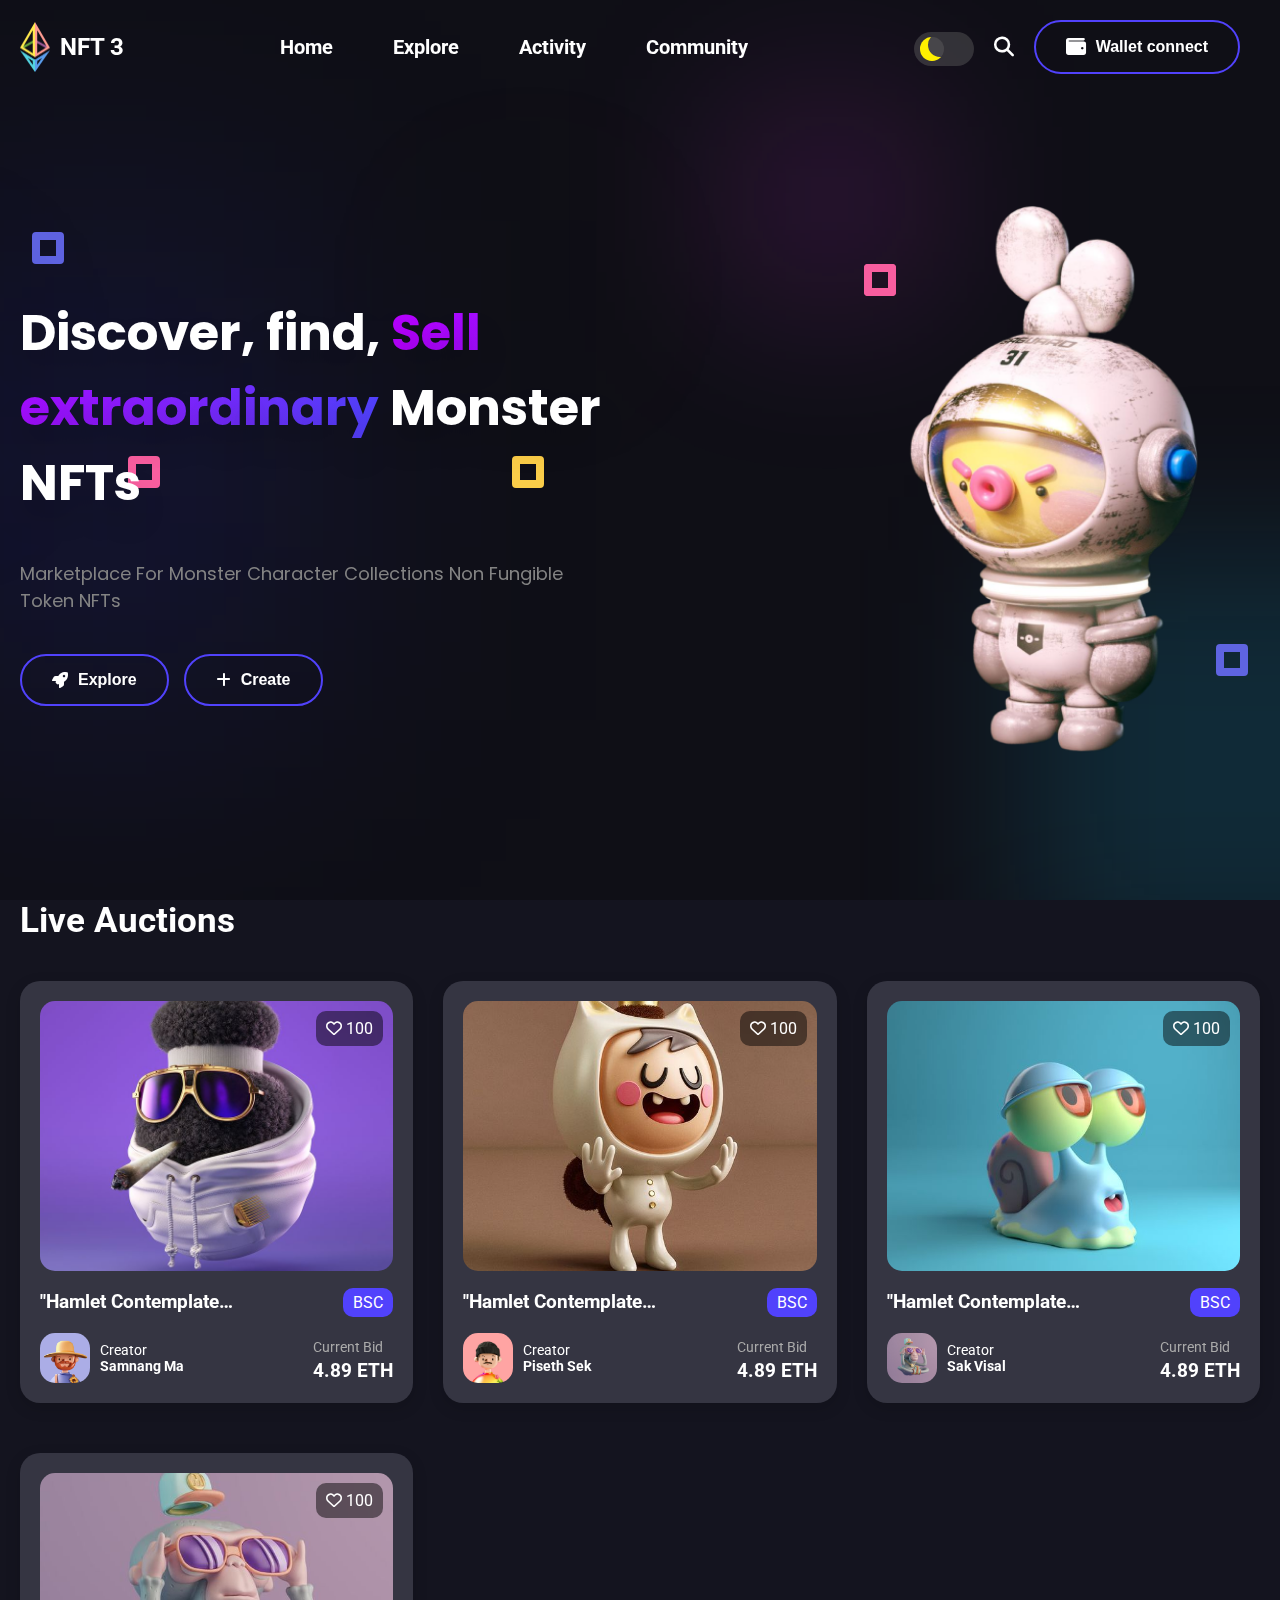
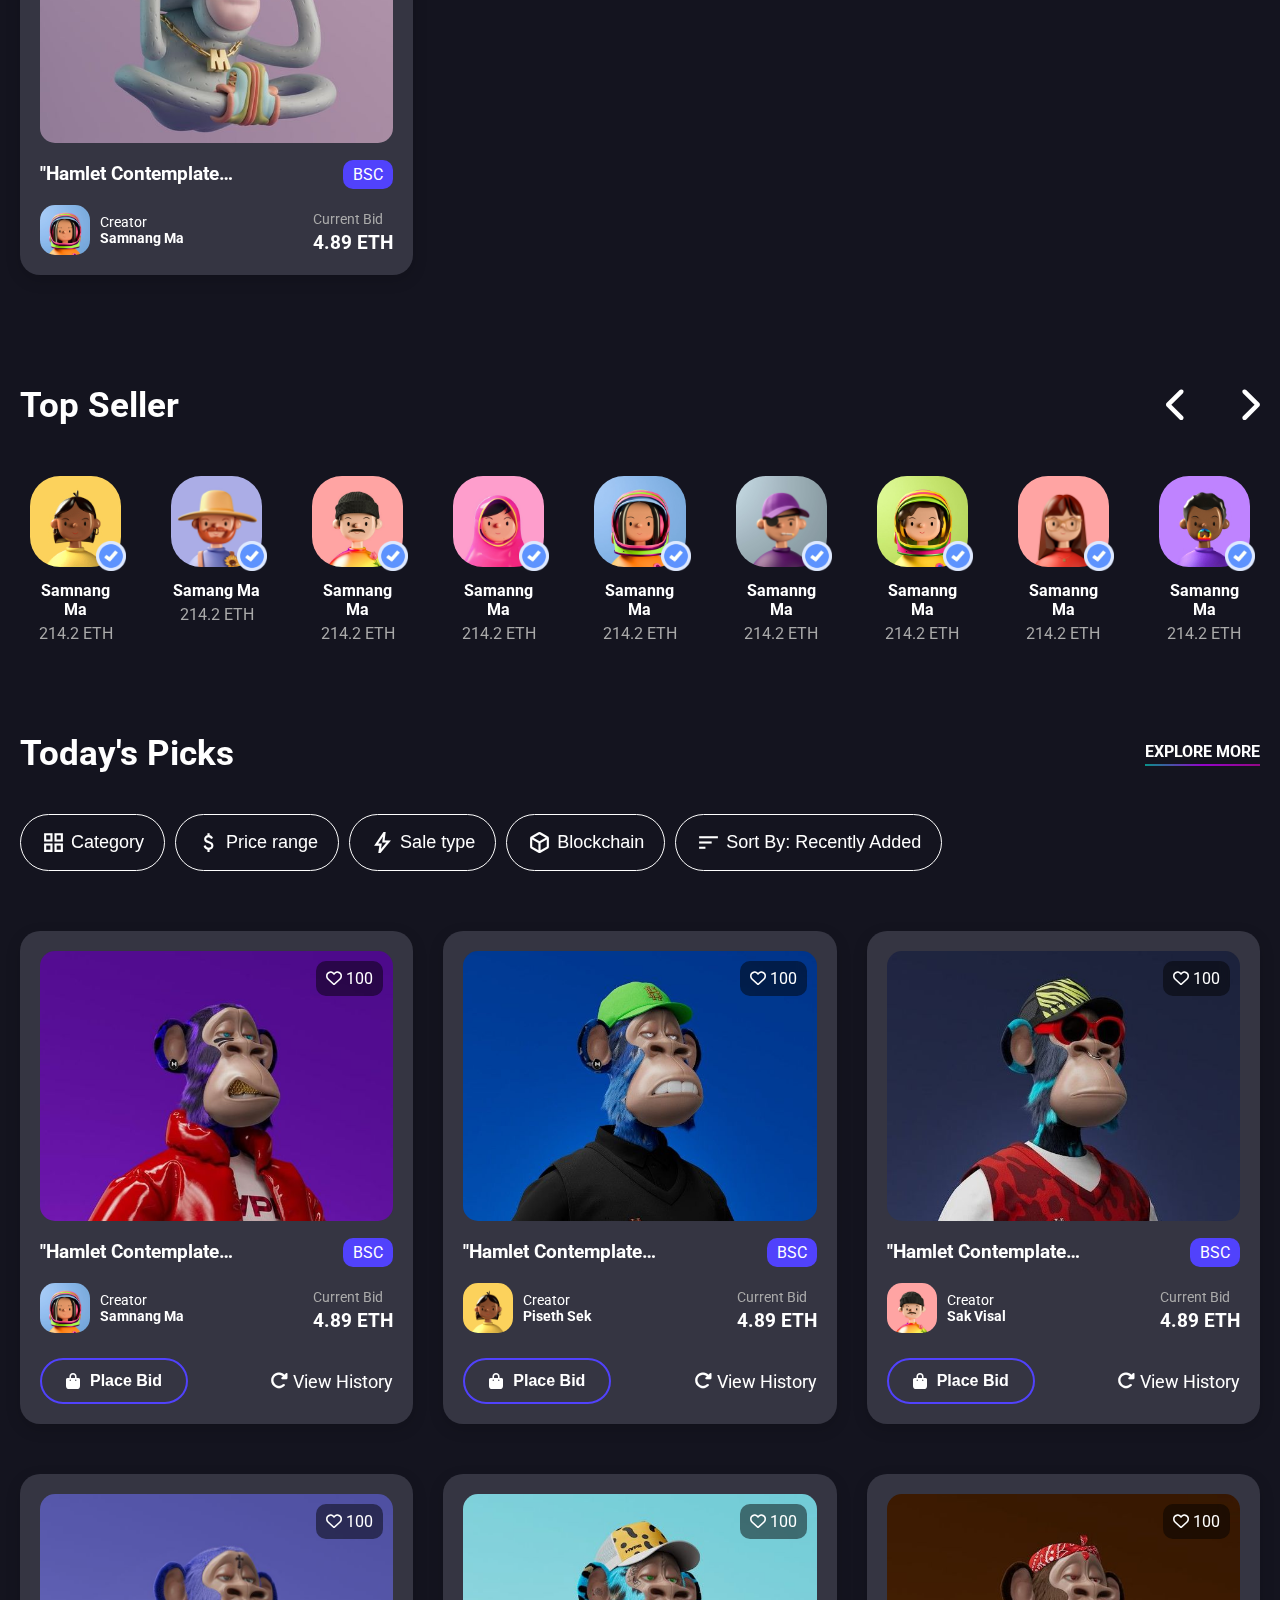
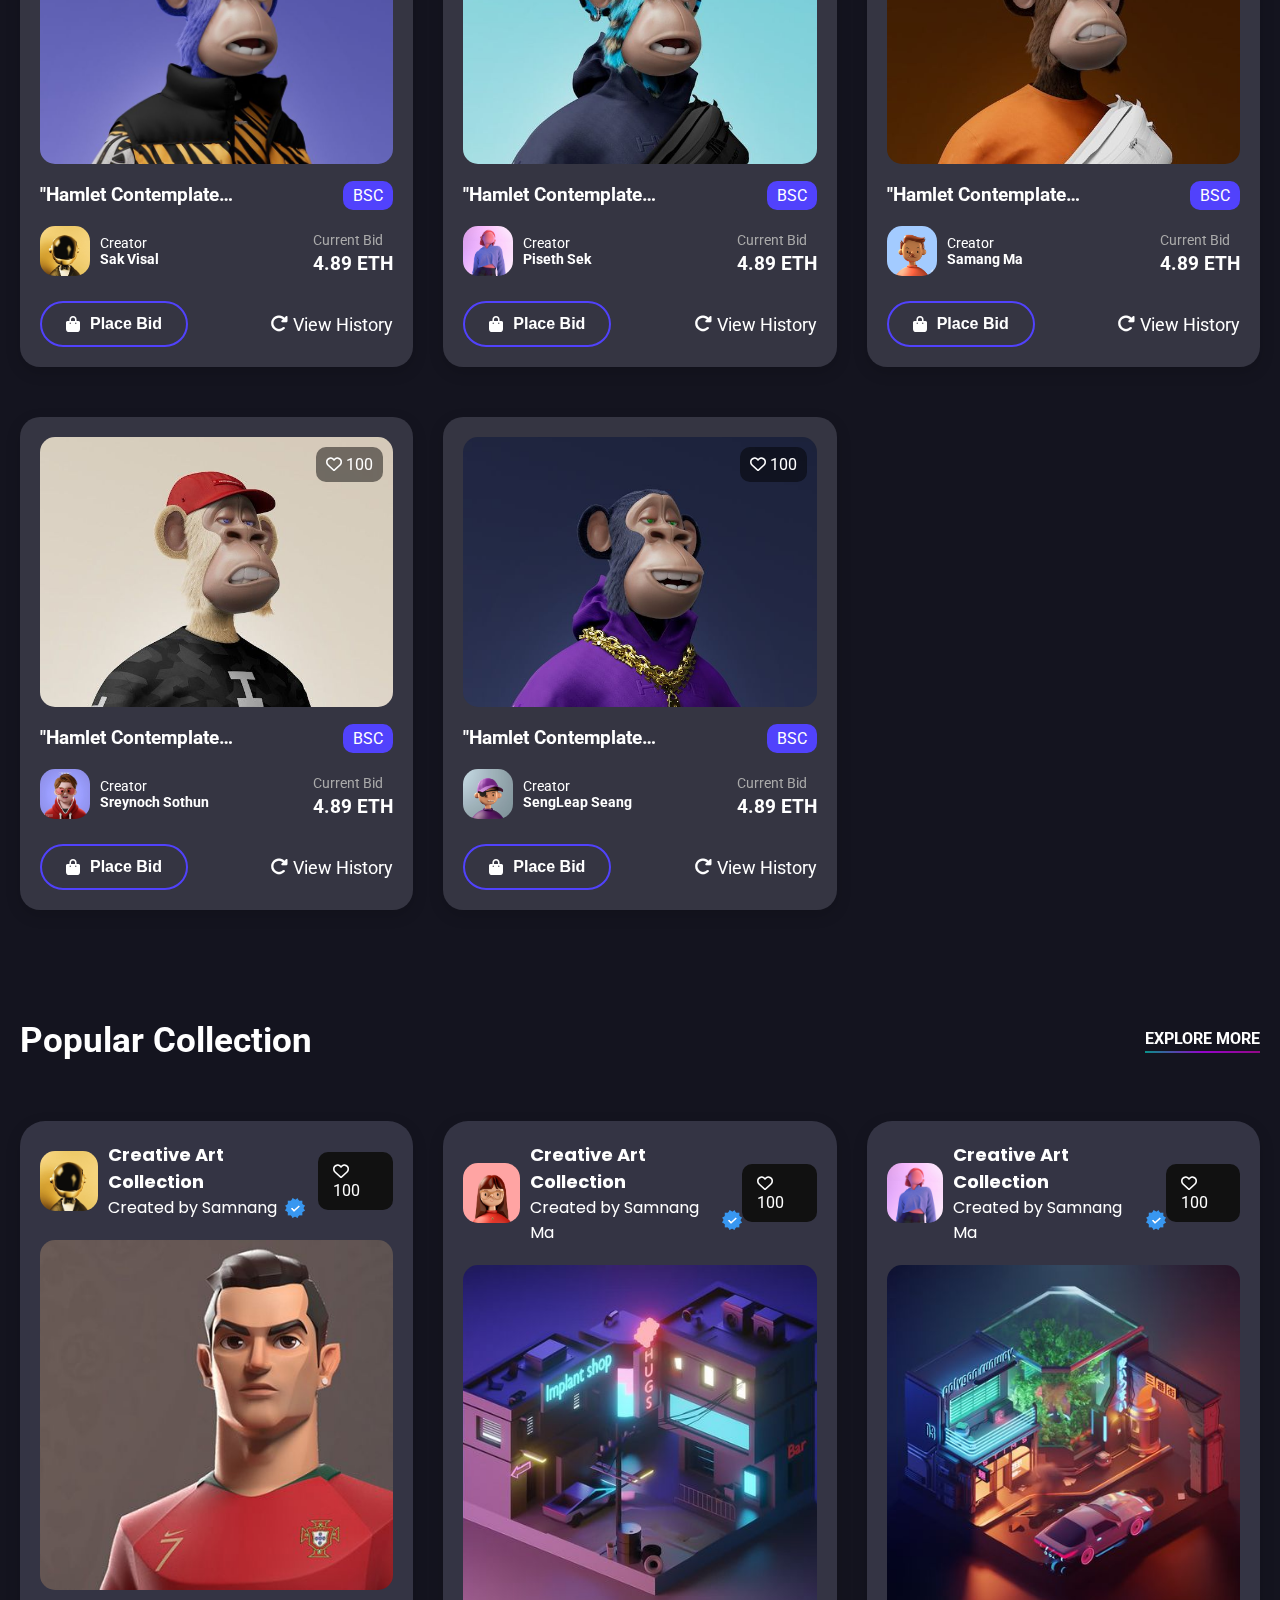
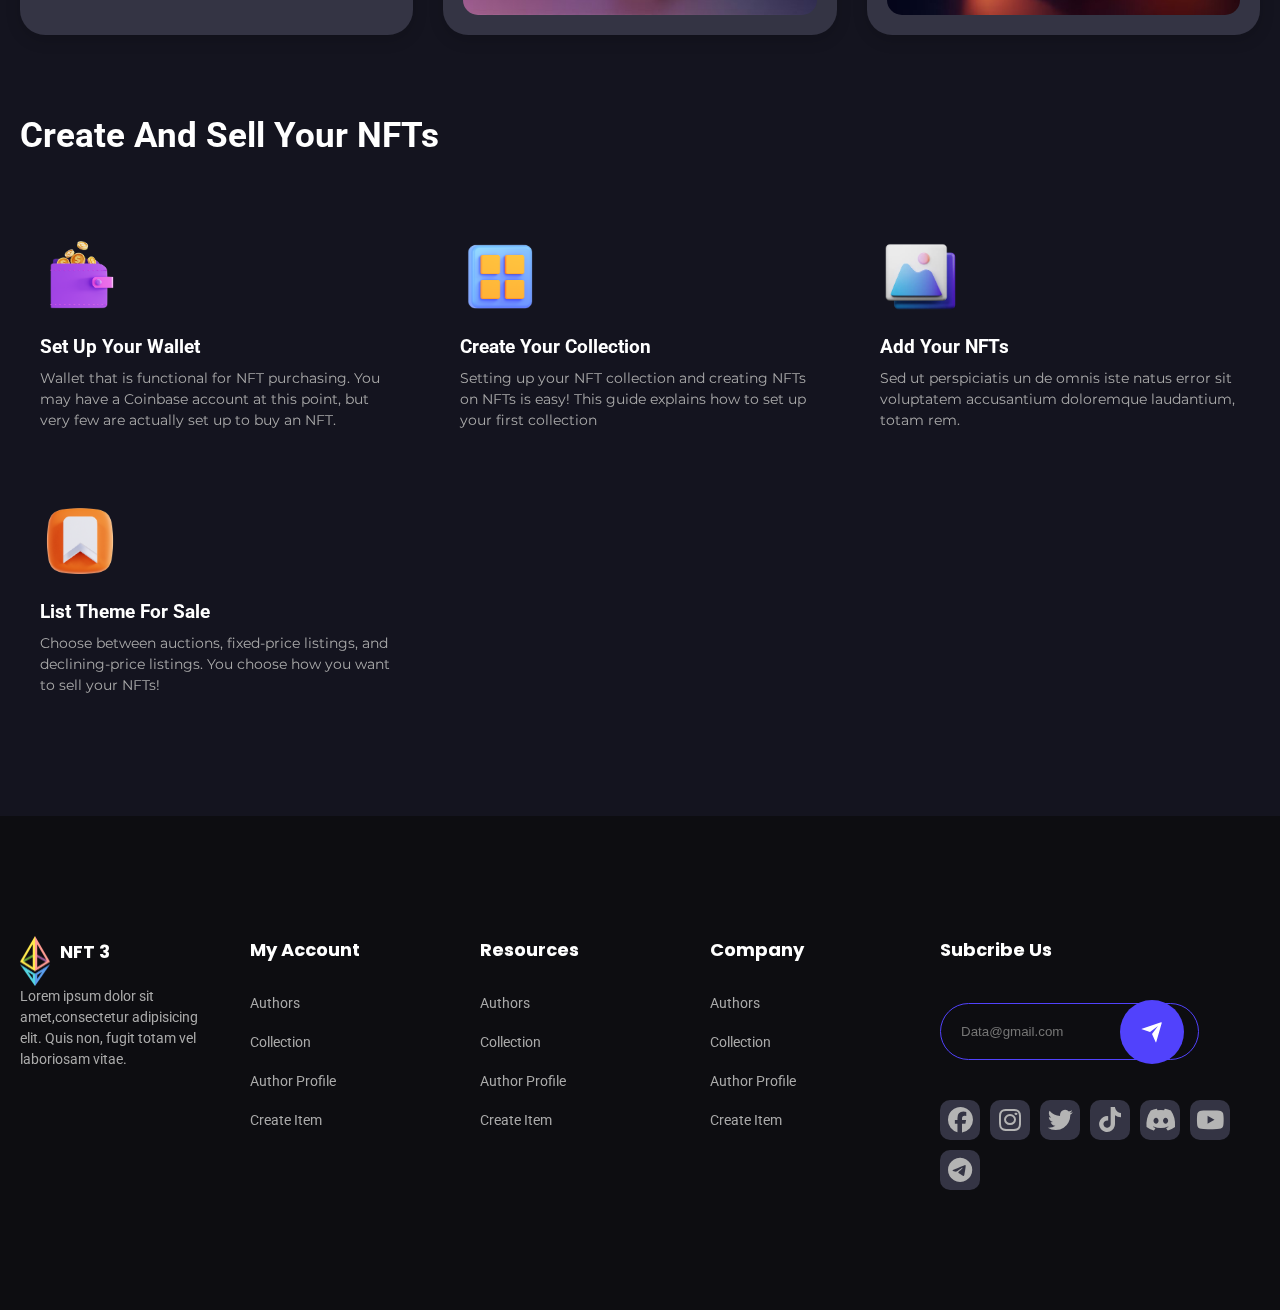
==== commit 25bbe77a: "NFT-Market" ====
--- a/index.html
+++ b/index.html
@@ -42,7 +42,7 @@
             </div>
             <div class="info-profile">
                <p class="profile-title">Author Profile</p>
-               <h1>ChAnnark Lu</h1>
+               <h1>Samnang Ma</h1>
                <p>Lorem ipsum dolor sit amet consectetur adipisicing elit. Consequatur tempore suscipit rerum similique maiores necessitatibus porro inventore magni culpa voluptatem?</p>
             </div>
          </div>
@@ -152,7 +152,7 @@
                   </div>
                   <div class="p-name">
                      <p>Creator</p>
-                     <h4>ChAnnarak Lu</h4>
+                     <h4>Samnang Ma</h4>
                   </div>
                </div>
 
@@ -192,7 +192,7 @@
                   </div>
                   <div class="p-name">
                      <p>Creator</p>
-                     <h4>ChAnnarak Lu</h4>
+                     <h4>Piseth Sek</h4>
                   </div>
                </div>
 
@@ -228,11 +228,11 @@
             <div class="card-profile">
                <div class="profile">
                   <div class="p-image">
-                     <img src="./images/profile-img.jpg" alt="">
-                  </div>
-                  <div class="p-name">
-                     <p>Creator</p>
-                     <h4>ChAnnarak Lu</h4>
+                     <img src="./images/card-1.jpg" alt="">
+                  </div>
+                  <div class="p-name">
+                     <p>Creator</p>
+                     <h4>Sak Visal</h4>
                   </div>
                </div>
 
@@ -272,7 +272,7 @@
                   </div>
                   <div class="p-name">
                      <p>Creator</p>
-                     <h4>ChAnnarak Lu</h4>
+                     <h4>Samnang Ma</h4>
                   </div>
                </div>
 
@@ -299,7 +299,7 @@
                   <img class="profile-image" src="./images/avt-1.jpg" alt="">
                   <img class="verify" src="./images/verify-icon.png" alt="">
                </div>
-               <h2>Crispin Berry</h2>
+               <h2>Samnang Ma</h2>
                <p>214.2 ETH</p>
             </div>
             <div class="box">
@@ -307,7 +307,7 @@
                   <img class="profile-image" src="./images/avt-11.jpg" alt="">
                   <img class="verify" src="./images/verify-icon.png" alt="">
                </div>
-               <h2>Crispin Berry</h2>
+               <h2>Samang Ma</h2>
                <p>214.2 ETH</p>
             </div>
             <div class="box">
@@ -315,7 +315,7 @@
                   <img class="profile-image" src="./images/avt-12.jpg" alt="">
                   <img class="verify" src="./images/verify-icon.png" alt="">
                </div>
-               <h2>Crispin Berry</h2>
+               <h2>Samnang Ma</h2>
                <p>214.2 ETH</p>
             </div>
             <div class="box">
@@ -323,7 +323,7 @@
                   <img class="profile-image" src="./images/avt-13.jpg" alt="">
                   <img class="verify" src="./images/verify-icon.png" alt="">
                </div>
-               <h2>Crispin Berry</h2>
+               <h2>Samanng Ma</h2>
                <p>214.2 ETH</p>
             </div>
             <div class="box">
@@ -331,7 +331,7 @@
                   <img class="profile-image" src="./images/avt-14.jpg" alt="">
                   <img class="verify" src="./images/verify-icon.png" alt="">
                </div>
-               <h2>Crispin Berry</h2>
+               <h2>Samanng Ma</h2>
                <p>214.2 ETH</p>
             </div>
             <div class="box">
@@ -339,7 +339,7 @@
                   <img class="profile-image" src="./images/avt-20.jpg" alt="">
                   <img class="verify" src="./images/verify-icon.png" alt="">
                </div>
-               <h2>Crispin Berry</h2>
+               <h2>Samanng Ma</h2>
                <p>214.2 ETH</p>
             </div>
             <div class="box">
@@ -347,7 +347,7 @@
                   <img class="profile-image" src="./images/avt-21.jpg" alt="">
                   <img class="verify" src="./images/verify-icon.png" alt="">
                </div>
-               <h2>Crispin Berry</h2>
+               <h2>Samanng Ma</h2>
                <p>214.2 ETH</p>
             </div>
             <div class="box">
@@ -355,7 +355,7 @@
                   <img class="profile-image" src="./images/avt18.jpg" alt="">
                   <img class="verify" src="./images/verify-icon.png" alt="">
                </div>
-               <h2>Crispin Berry</h2>
+               <h2>Samanng Ma</h2>
                <p>214.2 ETH</p>
             </div>
             <div class="box">
@@ -363,7 +363,7 @@
                   <img class="profile-image" src="./images/avt-5 (1).jpg" alt="">
                   <img class="verify" src="./images/verify-icon.png" alt="">
                </div>
-               <h2>Crispin Berry</h2>
+               <h2>Samanng Ma</h2>
                <p>214.2 ETH</p>
             </div>
          </div>
@@ -426,7 +426,7 @@
                   </div>
                   <div class="p-name">
                      <p>Creator</p>
-                     <h4>ChAnnarak Lu</h4>
+                     <h4>Samnang Ma</h4>
                   </div>
                </div>
                <div class="price">
@@ -464,7 +464,7 @@
                   </div>
                   <div class="p-name">
                      <p>Creator</p>
-                     <h4>ChAnnarak Lu</h4>
+                     <h4>Piseth Sek</h4>
                   </div>
                </div>
                <div class="price">
@@ -502,7 +502,7 @@
                   </div>
                   <div class="p-name">
                      <p>Creator</p>
-                     <h4>ChAnnarak Lu</h4>
+                     <h4>Sak Visal</h4>
                   </div>
                </div>
                <div class="price">
@@ -539,7 +539,7 @@
                   </div>
                   <div class="p-name">
                      <p>Creator</p>
-                     <h4>ChAnnarak Lu</h4>
+                     <h4>Sak Visal</h4>
                   </div>
                </div>
                <div class="price">
@@ -576,7 +576,7 @@
                   </div>
                   <div class="p-name">
                      <p>Creator</p>
-                     <h4>ChAnnarak Lu</h4>
+                     <h4>Piseth Sek</h4>
                   </div>
                </div>
                <div class="price">
@@ -613,7 +613,7 @@
                   </div>
                   <div class="p-name">
                      <p>Creator</p>
-                     <h4>ChAnnarak Lu</h4>
+                     <h4>Samang Ma</h4>
                   </div>
                </div>
                <div class="price">
@@ -650,7 +650,7 @@
                   </div>
                   <div class="p-name">
                      <p>Creator</p>
-                     <h4>ChAnnarak Lu</h4>
+                     <h4>Sreynoch Sothun</h4>
                   </div>
                </div>
                <div class="price">
@@ -687,7 +687,7 @@
                   </div>
                   <div class="p-name">
                      <p>Creator</p>
-                     <h4>ChAnnarak Lu</h4>
+                     <h4>SengLeap Seang</h4>
                   </div>
                </div>
                <div class="price">
@@ -719,7 +719,7 @@
                      </div>
                      <div class="p-name" style="font-size: 18px; font-family: 'Poppins';">
                         <h4 style="font-family: 'Poppins'; display: flex; align-items: center;">Creative Art Collection </h4>
-                        <p style="font-size: 16px; display: flex; align-items: center;">Created by ChAnnarak Lu<img style="width: 20px; margin-left: 8px;" src="./images/ig-verify-icon.png" alt=""></p>
+                        <p style="font-size: 16px; display: flex; align-items: center;">Created by Samnang<img style="width: 20px; margin-left: 8px;" src="./images/ig-verify-icon.png" alt=""></p>
                      </div>
                   </div>
    
@@ -742,7 +742,7 @@
                      </div>
                      <div class="p-name" style="font-size: 18px; font-family: 'Poppins';">
                         <h4 style="font-family: 'Poppins'; display: flex; align-items: center;">Creative Art Collection </h4>
-                        <p style="font-size: 16px; display: flex; align-items: center;">Created by ChAnnarak Lu<img style="width: 20px; margin-left: 8px;" src="./images/ig-verify-icon.png" alt=""></p>
+                        <p style="font-size: 16px; display: flex; align-items: center;">Created by Samnang Ma<img style="width: 20px; margin-left: 8px;" src="./images/ig-verify-icon.png" alt=""></p>
                      </div>
                   </div>
    
@@ -765,7 +765,7 @@
                      </div>
                      <div class="p-name" style="font-size: 18px; font-family: 'Poppins';">
                         <h4 style="font-family: 'Poppins'; display: flex; align-items: center;">Creative Art Collection </h4>
-                        <p style="font-size: 16px; display: flex; align-items: center;">Created by ChAnnarak Lu<img style="width: 20px; margin-left: 8px;" src="./images/ig-verify-icon.png" alt=""></p>
+                        <p style="font-size: 16px; display: flex; align-items: center;">Created by Samnang Ma<img style="width: 20px; margin-left: 8px;" src="./images/ig-verify-icon.png" alt=""></p>
                      </div>
                   </div>
    
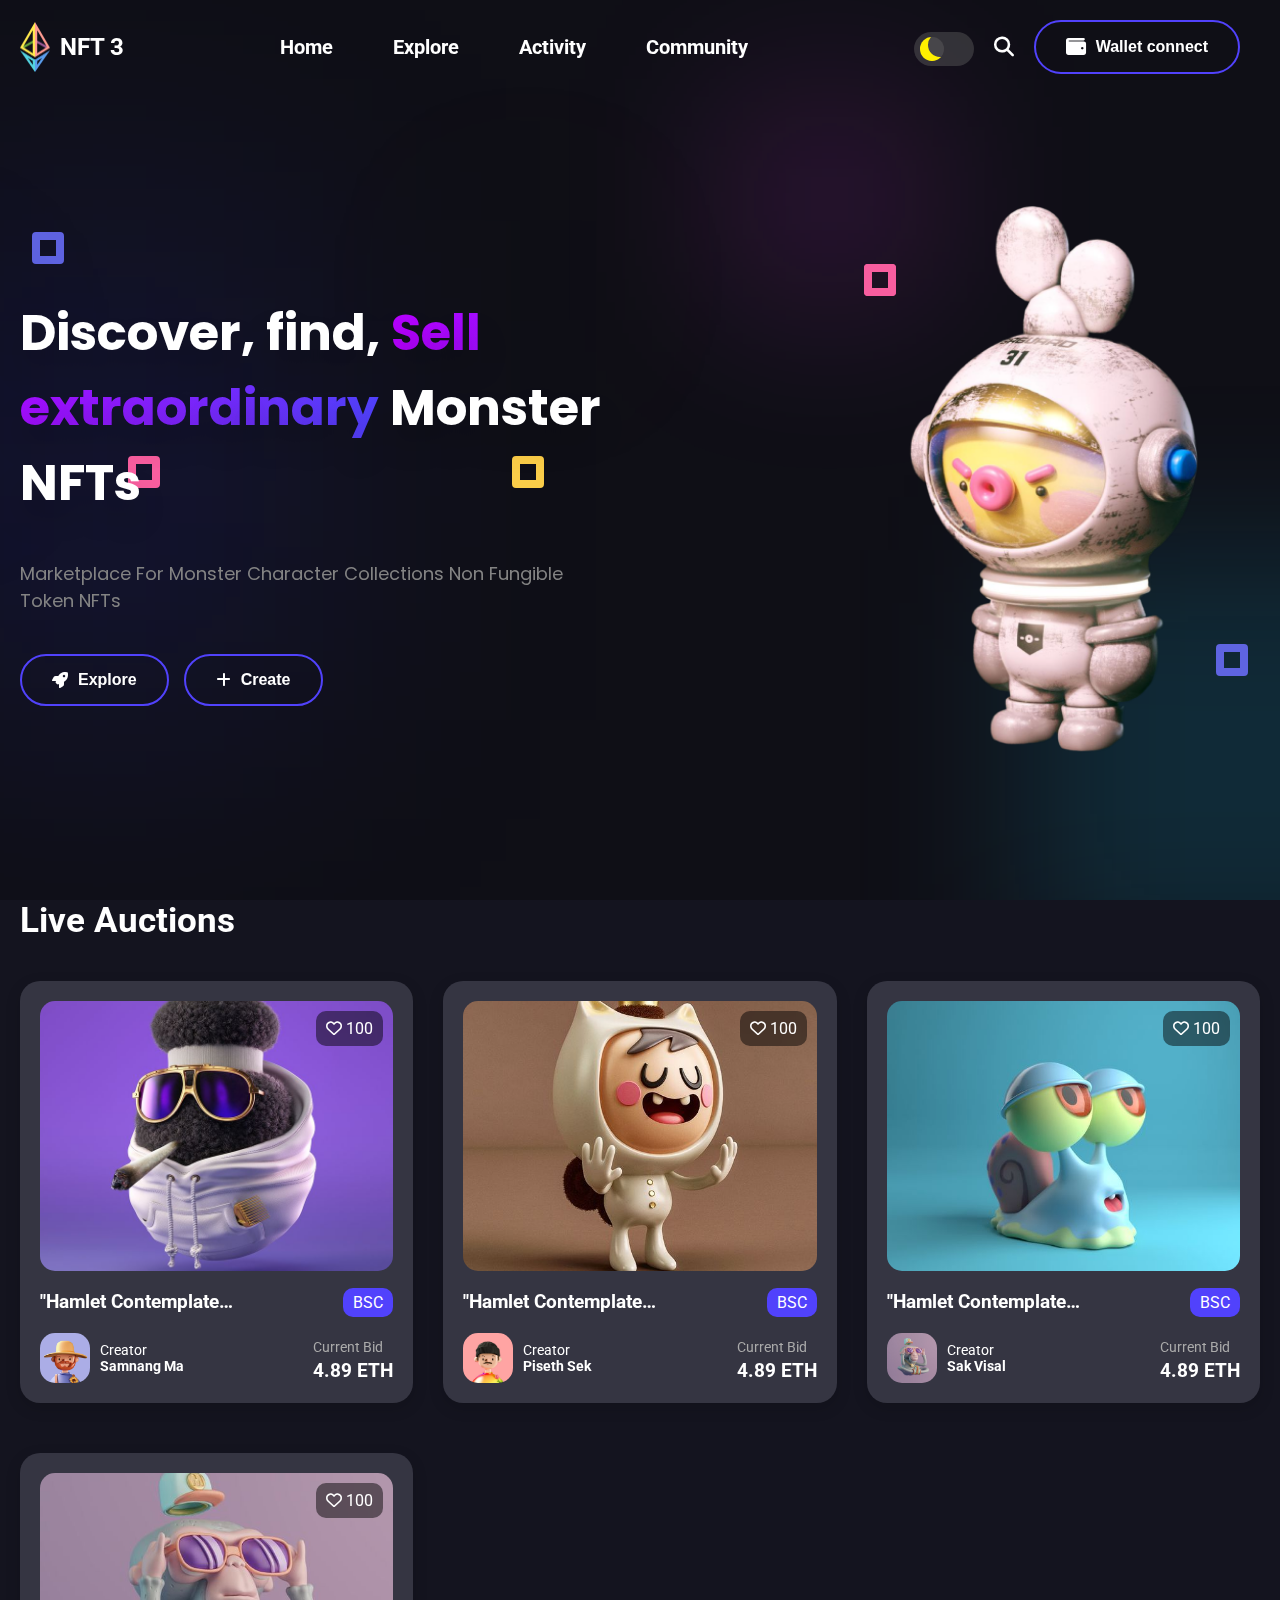
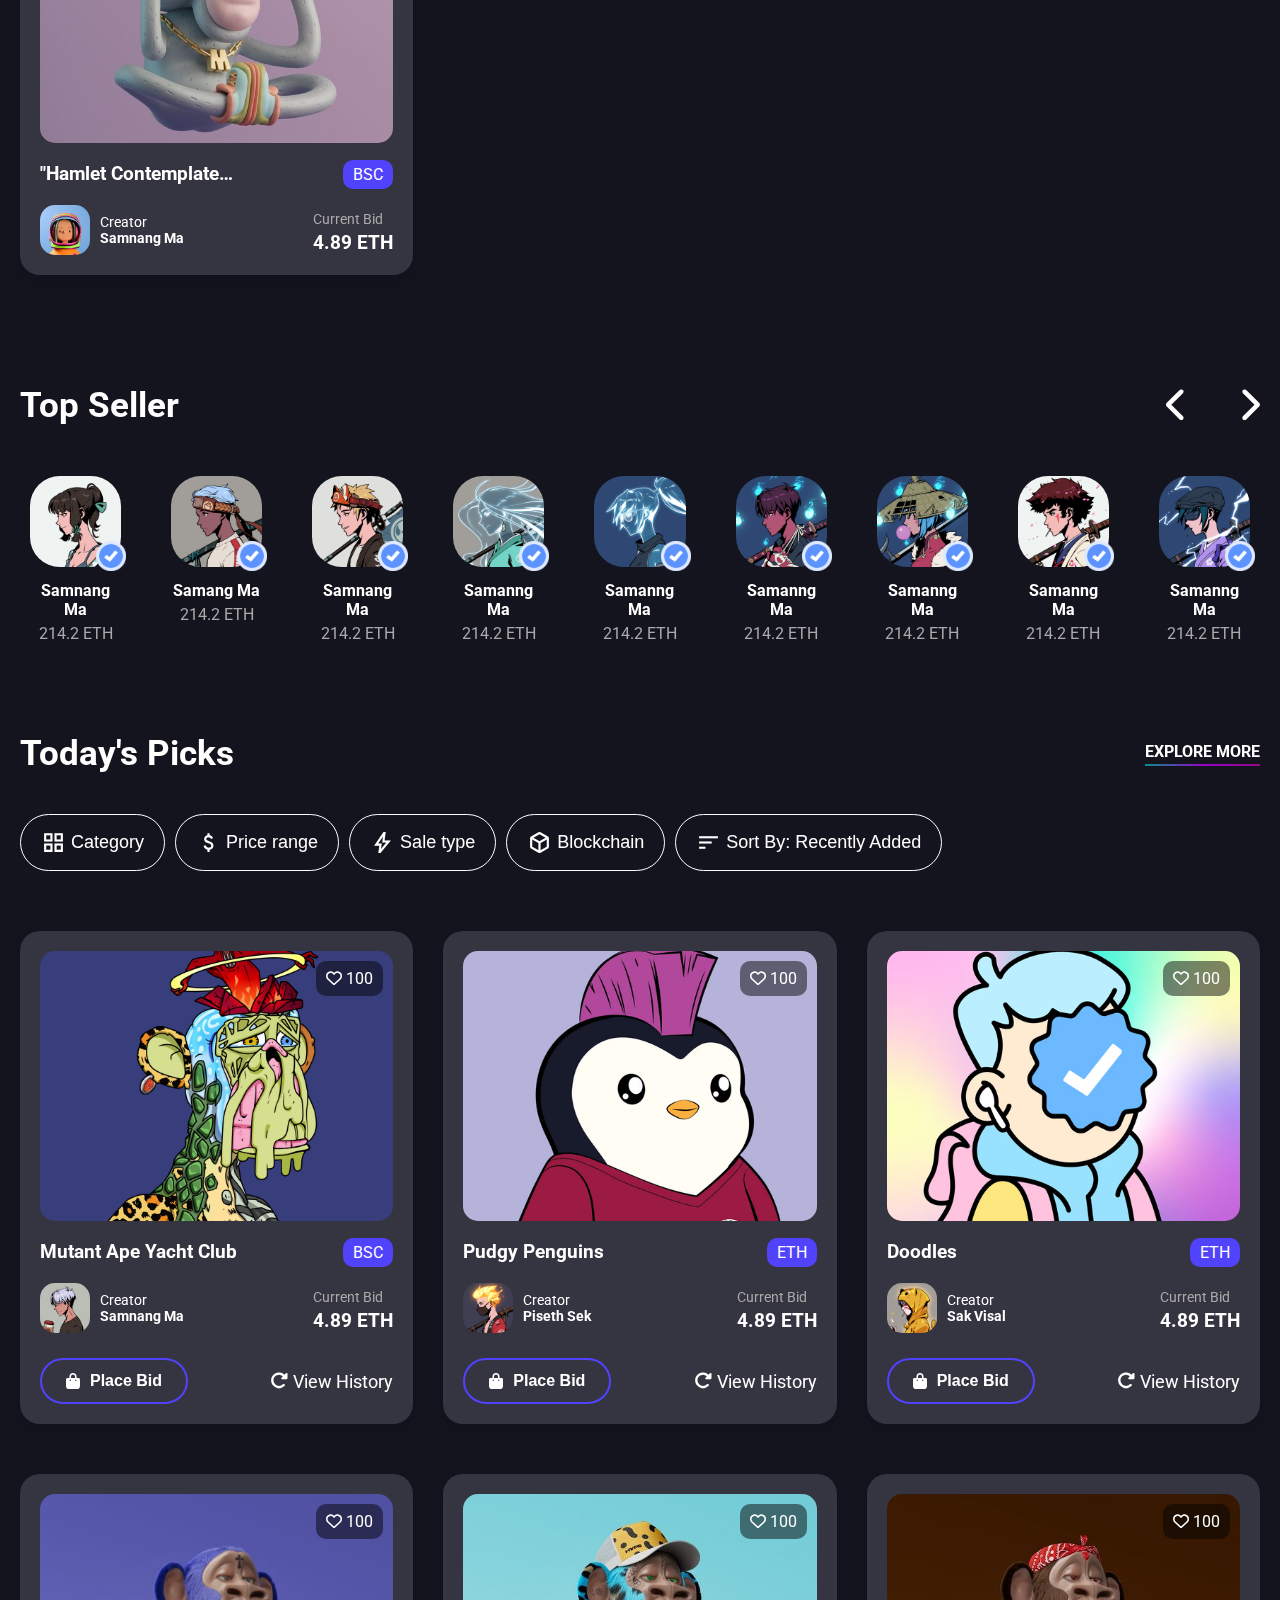
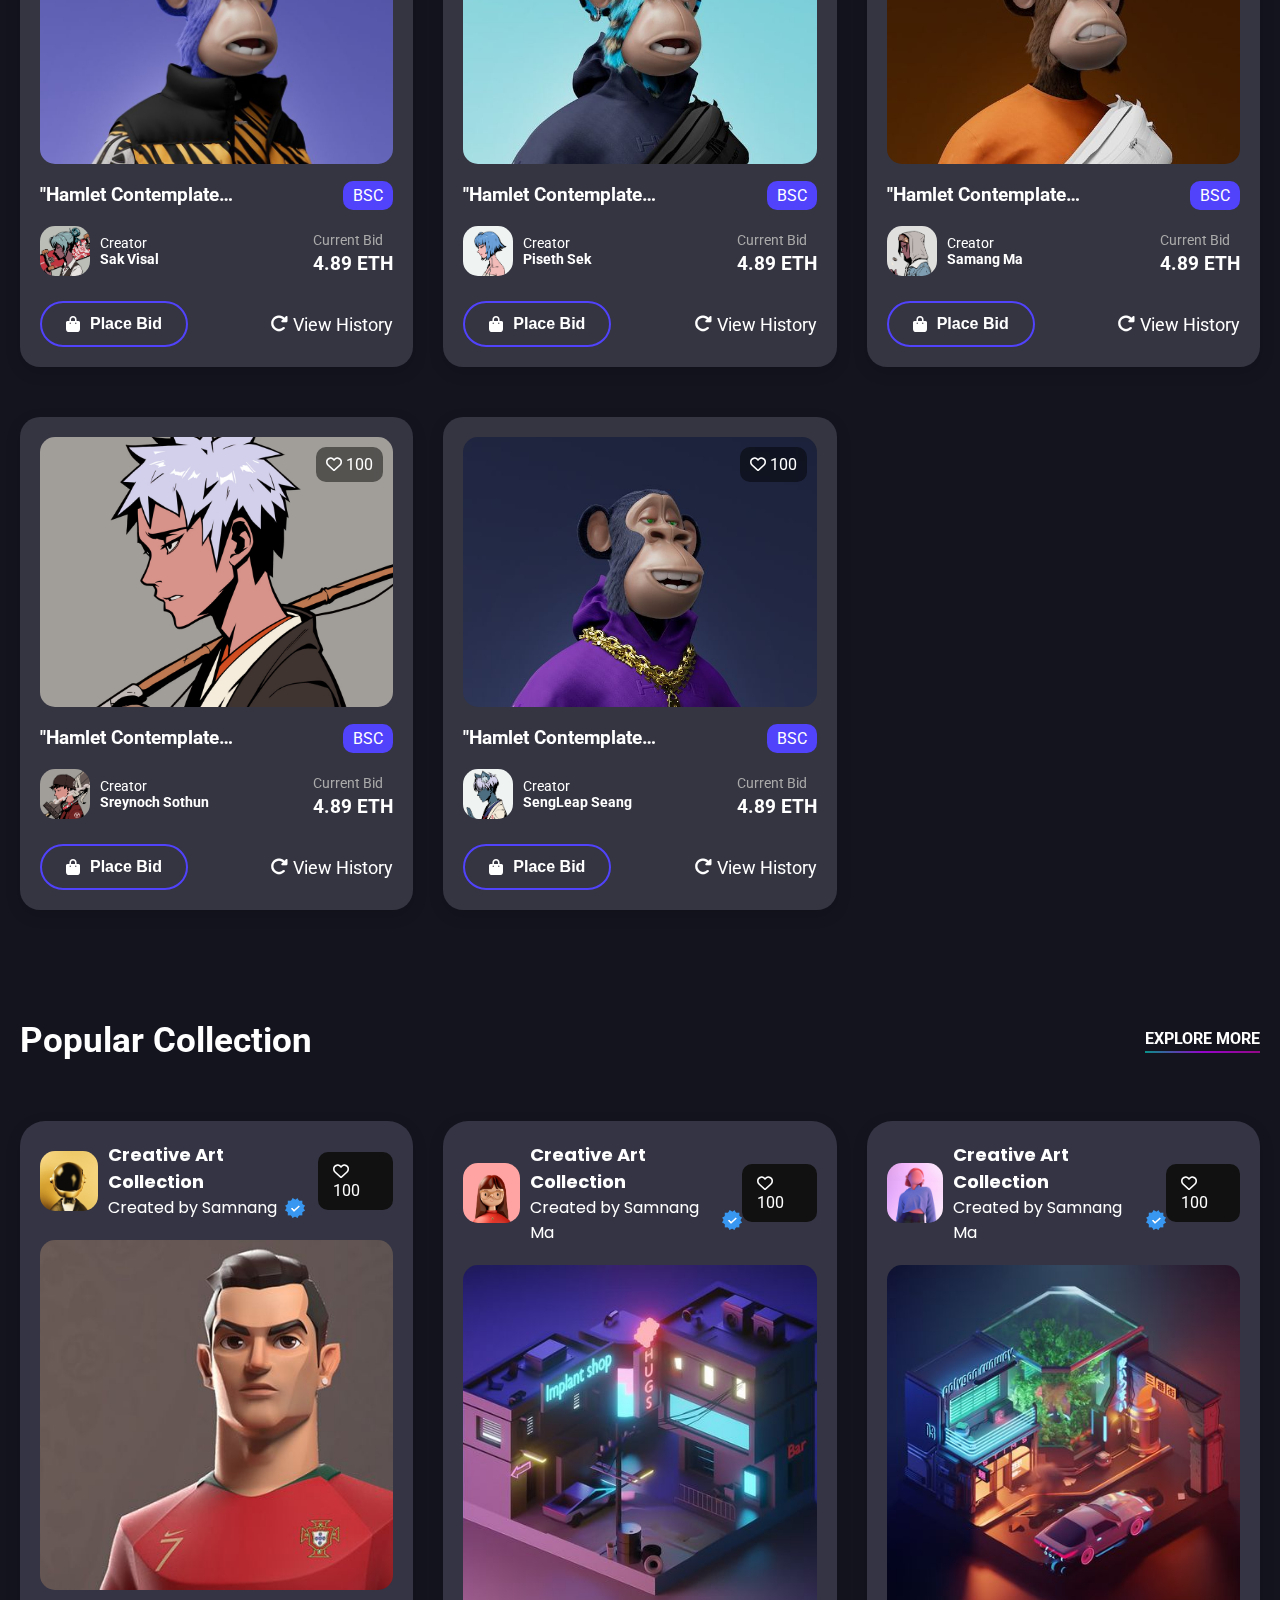
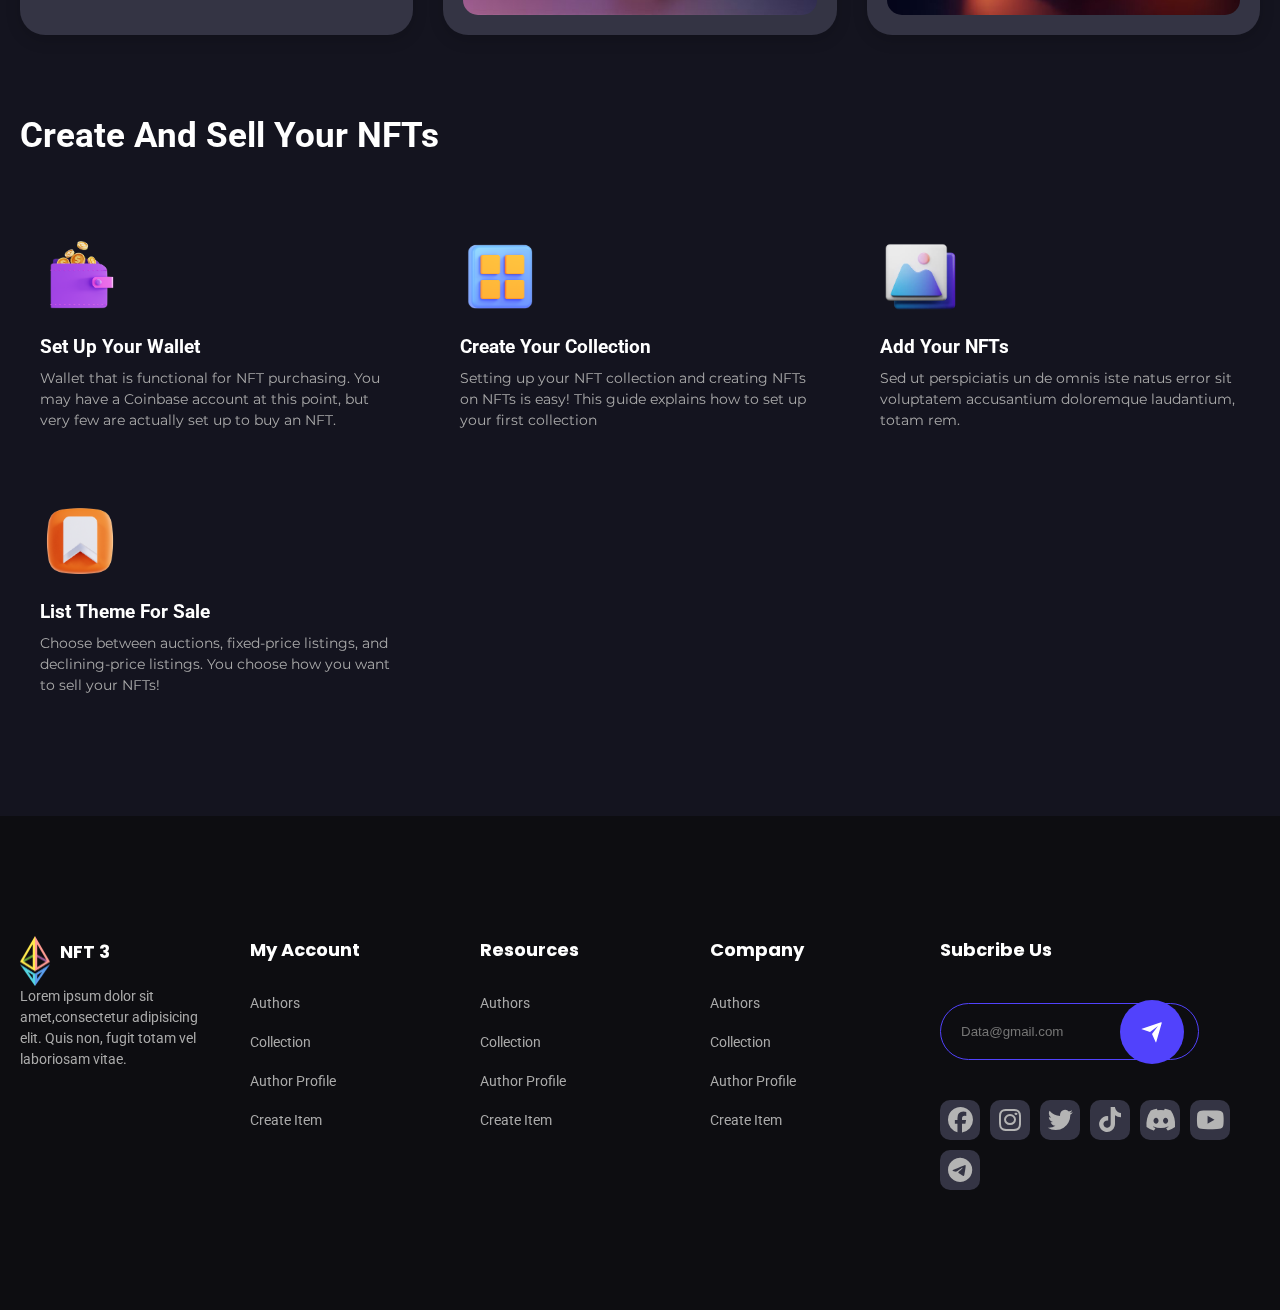
==== commit b7ad7d6e: "Change pic on the nft" ====
--- a/index.html
+++ b/index.html
@@ -296,7 +296,7 @@
          <div class="swipe-wrapper">
             <div class="box">
                <div class="box-image">
-                  <img class="profile-image" src="./images/avt-1.jpg" alt="">
+                  <img class="profile-image" src="./img/10-img.jpg" alt="">
                   <img class="verify" src="./images/verify-icon.png" alt="">
                </div>
                <h2>Samnang Ma</h2>
@@ -304,7 +304,7 @@
             </div>
             <div class="box">
                <div class="box-image">
-                  <img class="profile-image" src="./images/avt-11.jpg" alt="">
+                  <img class="profile-image" src="./img/11-img.jpg" alt="">
                   <img class="verify" src="./images/verify-icon.png" alt="">
                </div>
                <h2>Samang Ma</h2>
@@ -312,7 +312,7 @@
             </div>
             <div class="box">
                <div class="box-image">
-                  <img class="profile-image" src="./images/avt-12.jpg" alt="">
+                  <img class="profile-image" src="./img/12-img.jpg" alt="">
                   <img class="verify" src="./images/verify-icon.png" alt="">
                </div>
                <h2>Samnang Ma</h2>
@@ -320,7 +320,7 @@
             </div>
             <div class="box">
                <div class="box-image">
-                  <img class="profile-image" src="./images/avt-13.jpg" alt="">
+                  <img class="profile-image" src="./img/13-img.jpg" alt="">
                   <img class="verify" src="./images/verify-icon.png" alt="">
                </div>
                <h2>Samanng Ma</h2>
@@ -328,7 +328,7 @@
             </div>
             <div class="box">
                <div class="box-image">
-                  <img class="profile-image" src="./images/avt-14.jpg" alt="">
+                  <img class="profile-image" src="./img/14-img.jpg" alt="">
                   <img class="verify" src="./images/verify-icon.png" alt="">
                </div>
                <h2>Samanng Ma</h2>
@@ -336,7 +336,7 @@
             </div>
             <div class="box">
                <div class="box-image">
-                  <img class="profile-image" src="./images/avt-20.jpg" alt="">
+                  <img class="profile-image" src="./img/15-img.jpg" alt="">
                   <img class="verify" src="./images/verify-icon.png" alt="">
                </div>
                <h2>Samanng Ma</h2>
@@ -344,7 +344,7 @@
             </div>
             <div class="box">
                <div class="box-image">
-                  <img class="profile-image" src="./images/avt-21.jpg" alt="">
+                  <img class="profile-image" src="./img/16-img.jpg" alt="">
                   <img class="verify" src="./images/verify-icon.png" alt="">
                </div>
                <h2>Samanng Ma</h2>
@@ -352,7 +352,7 @@
             </div>
             <div class="box">
                <div class="box-image">
-                  <img class="profile-image" src="./images/avt18.jpg" alt="">
+                  <img class="profile-image" src="./img/17-img.jpg" alt="">
                   <img class="verify" src="./images/verify-icon.png" alt="">
                </div>
                <h2>Samanng Ma</h2>
@@ -360,7 +360,7 @@
             </div>
             <div class="box">
                <div class="box-image">
-                  <img class="profile-image" src="./images/avt-5 (1).jpg" alt="">
+                  <img class="profile-image" src="./img/18-img.jpg" alt="">
                   <img class="verify" src="./images/verify-icon.png" alt="">
                </div>
                <h2>Samanng Ma</h2>
@@ -407,7 +407,7 @@
       <div class="card-container">
          <div class="card">
             <div class="card-image">
-               <img src="./images/card-10.jpg" alt="">
+               <img src="./img/1-mk.jpg" alt="">
                <div class="heart-icon">
                   <i class="fa-regular fa-heart"></i>
                   100
@@ -415,14 +415,14 @@
             </div>
             <div class="card-info">
                <div class="card-name">
-                  <h3>"Hamlet Contemplates Character"</h3>
-                  <div class="tag">BSC</div>
-               </div>
-            </div>
-            <div class="card-profile">
-               <div class="profile">
-                  <div class="p-image">
-                     <img src="./images/avt-14.jpg" alt="">
+                  <h3>Mutant Ape Yacht Club</h3>
+                  <div class="tag">BSC</div>
+               </div>
+            </div>
+            <div class="card-profile">
+               <div class="profile">
+                  <div class="p-image">
+                     <img src="./img/8-img.jpg" alt="">
                   </div>
                   <div class="p-name">
                      <p>Creator</p>
@@ -445,22 +445,22 @@
 
          <div class="card">
             <div class="card-image">
-               <img src="./images/card-11.jpg" alt="">
-               <div class="heart-icon">
-                        <i class="fa-regular fa-heart"></i>
-                  100
-               </div>
-            </div>
-            <div class="card-info">
-               <div class="card-name">
-                  <h3>"Hamlet Contemplates Character"</h3>
-                  <div class="tag">BSC</div>
-               </div>
-            </div>
-            <div class="card-profile">
-               <div class="profile">
-                  <div class="p-image">
-                     <img src="./images/avt-1.jpg" alt="">
+               <img src="./img/1-pg.jpg" alt="">
+               <div class="heart-icon">
+                        <i class="fa-regular fa-heart"></i>
+                  100
+               </div>
+            </div>
+            <div class="card-info">
+               <div class="card-name">
+                  <h3>Pudgy Penguins</h3>
+                  <div class="tag">ETH</div>
+               </div>
+            </div>
+            <div class="card-profile">
+               <div class="profile">
+                  <div class="p-image">
+                     <img src="./img/7-img.jpg" alt="">
                   </div>
                   <div class="p-name">
                      <p>Creator</p>
@@ -483,22 +483,22 @@
          
          <div class="card">
             <div class="card-image">
-               <img src="./images/card-12.jpg" alt="">
-               <div class="heart-icon">
-                        <i class="fa-regular fa-heart"></i>
-                  100
-               </div>
-            </div>
-            <div class="card-info">
-               <div class="card-name">
-                  <h3>"Hamlet Contemplates Character"</h3>
-                  <div class="tag">BSC</div>
-               </div>
-            </div>
-            <div class="card-profile">
-               <div class="profile">
-                  <div class="p-image">
-                     <img src="./images/avt-12.jpg" alt="">
+               <img src="./img/1-dd.jpg" alt="">
+               <div class="heart-icon">
+                        <i class="fa-regular fa-heart"></i>
+                  100
+               </div>
+            </div>
+            <div class="card-info">
+               <div class="card-name">
+                  <h3>Doodles</h3>
+                  <div class="tag">ETH</div>
+               </div>
+            </div>
+            <div class="card-profile">
+               <div class="profile">
+                  <div class="p-image">
+                     <img src="./img/6-im.jpg" alt="">
                   </div>
                   <div class="p-name">
                      <p>Creator</p>
@@ -535,7 +535,7 @@
             <div class="card-profile">
                <div class="profile">
                   <div class="p-image">
-                     <img src="./images/avt-15.jpg" alt="">
+                     <img src="./img/5-img.jpg" alt="">
                   </div>
                   <div class="p-name">
                      <p>Creator</p>
@@ -572,7 +572,7 @@
             <div class="card-profile">
                <div class="profile">
                   <div class="p-image">
-                     <img src="./images/avt16.jpg" alt="">
+                     <img src="./img/3-img.jpg" alt="">
                   </div>
                   <div class="p-name">
                      <p>Creator</p>
@@ -609,7 +609,7 @@
             <div class="card-profile">
                <div class="profile">
                   <div class="p-image">
-                     <img src="./images/avt-19.jpg" alt="">
+                     <img src="./img/1-img.png" alt="">
                   </div>
                   <div class="p-name">
                      <p>Creator</p>
@@ -631,7 +631,7 @@
          </div>
          <div class="card">
             <div class="card-image">
-               <img src="./images/card-14.jpg" alt="">
+               <img src="./img/2-img.jpg" alt="">
                <div class="heart-icon">
                         <i class="fa-regular fa-heart"></i>
                   100
@@ -646,7 +646,7 @@
             <div class="card-profile">
                <div class="profile">
                   <div class="p-image">
-                     <img src="./images/avt-17.jpg" alt="">
+                     <img src="./img/4-img.jpg" alt="">
                   </div>
                   <div class="p-name">
                      <p>Creator</p>
@@ -683,7 +683,7 @@
             <div class="card-profile">
                <div class="profile">
                   <div class="p-image">
-                     <img src="./images/avt-20.jpg" alt="">
+                     <img src="./img/9-img.jpg" alt="">
                   </div>
                   <div class="p-name">
                      <p>Creator</p>
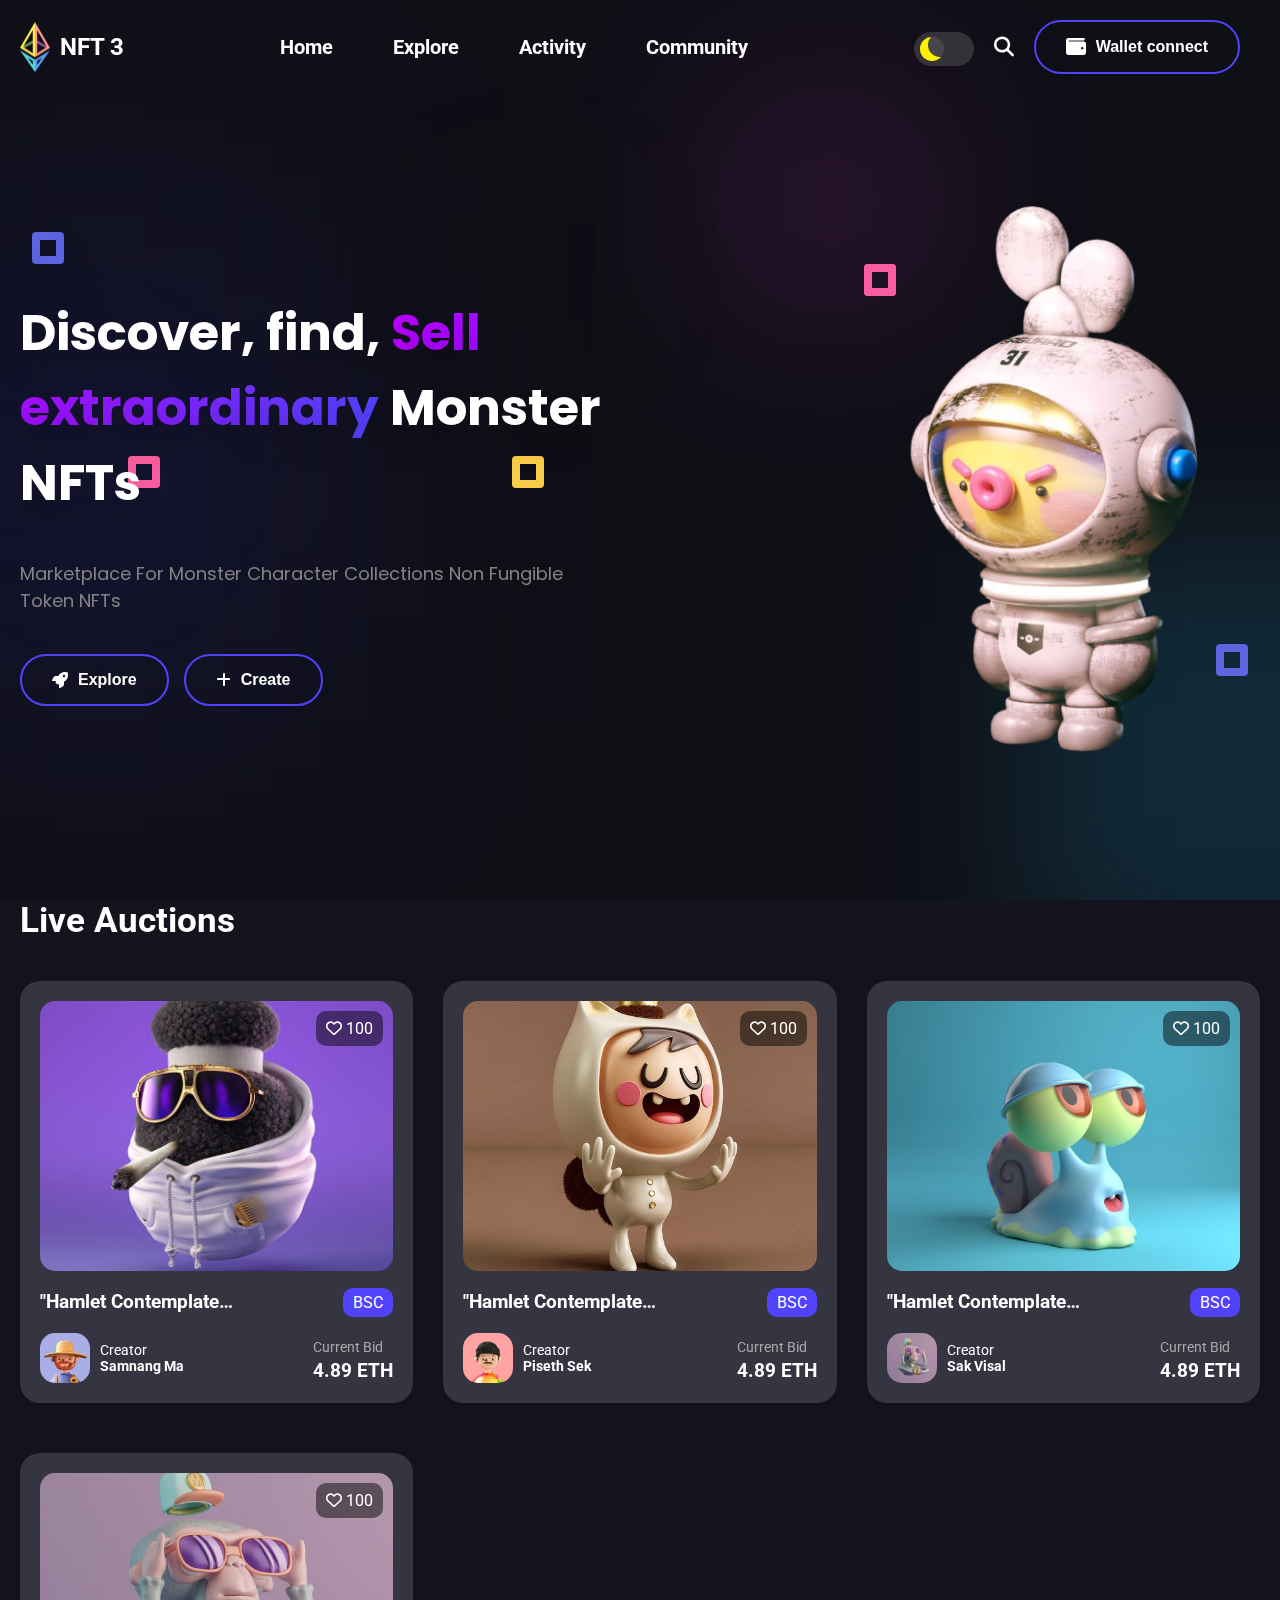
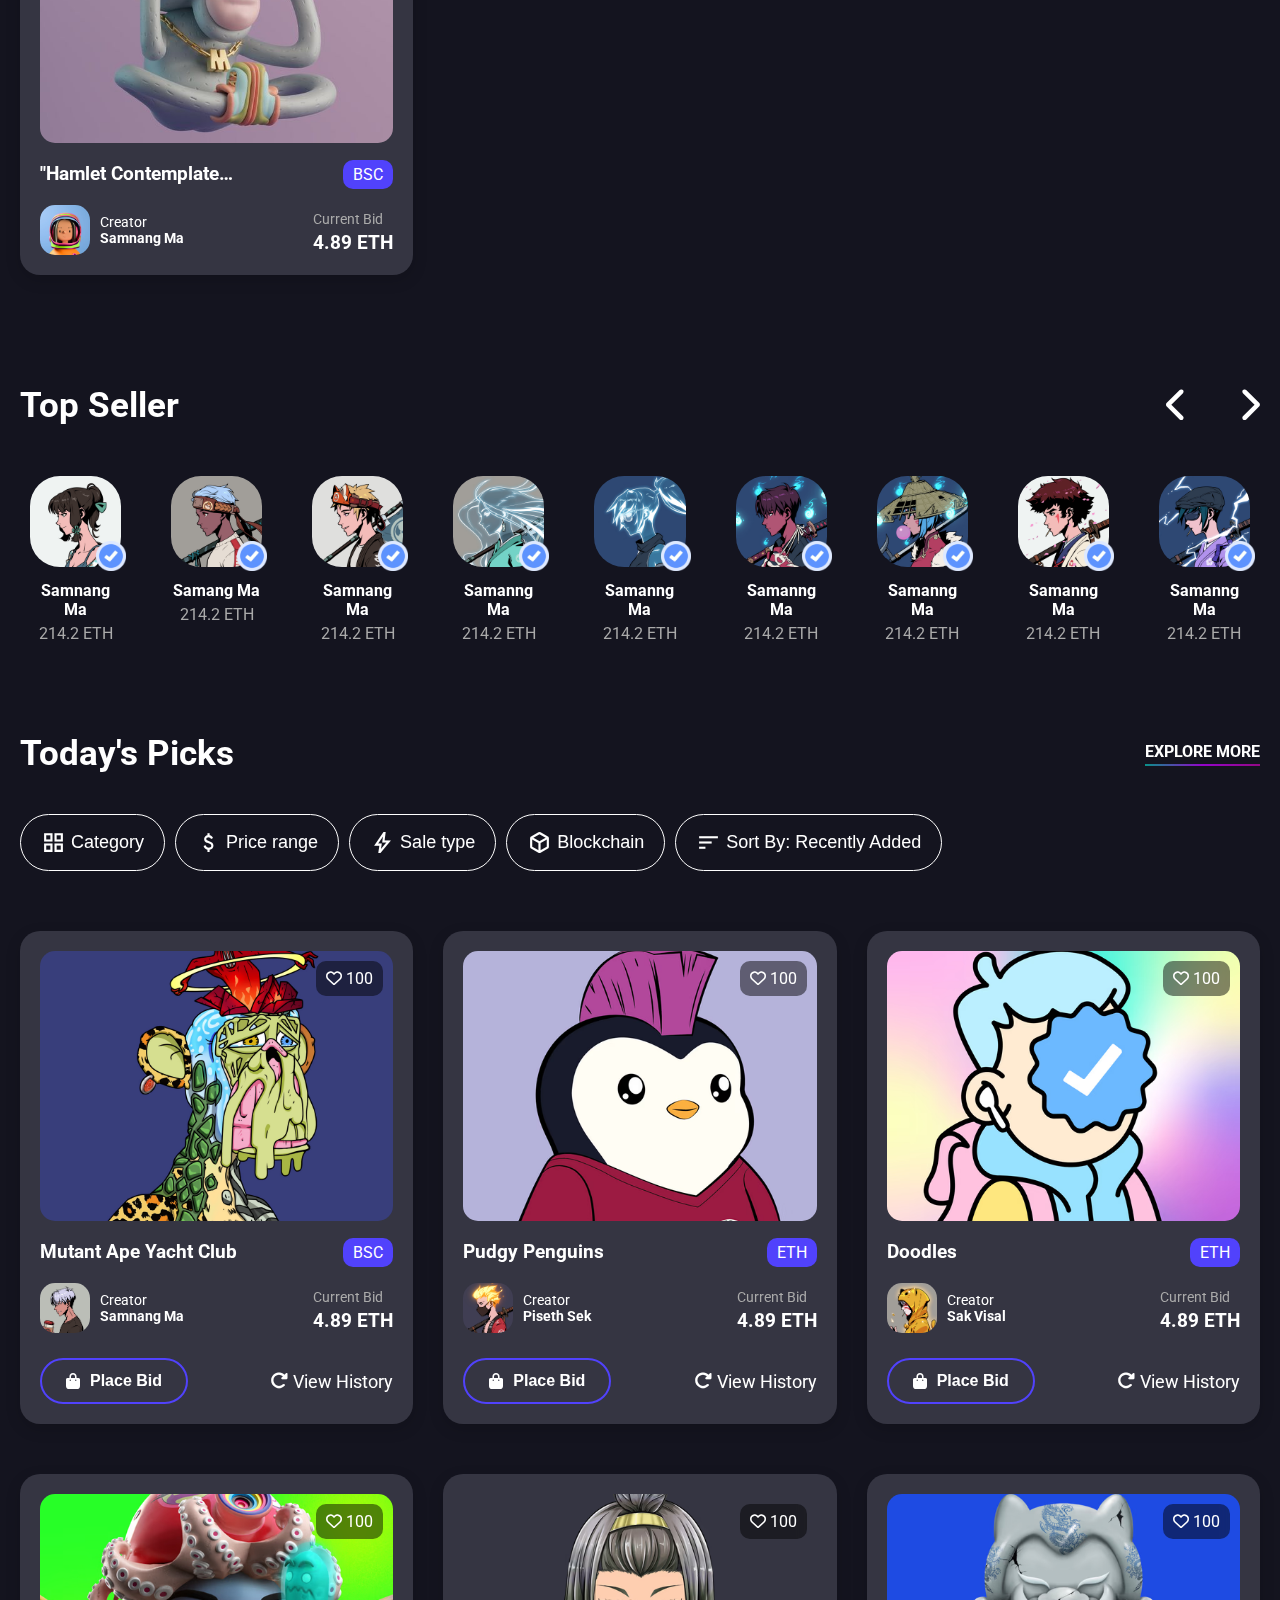
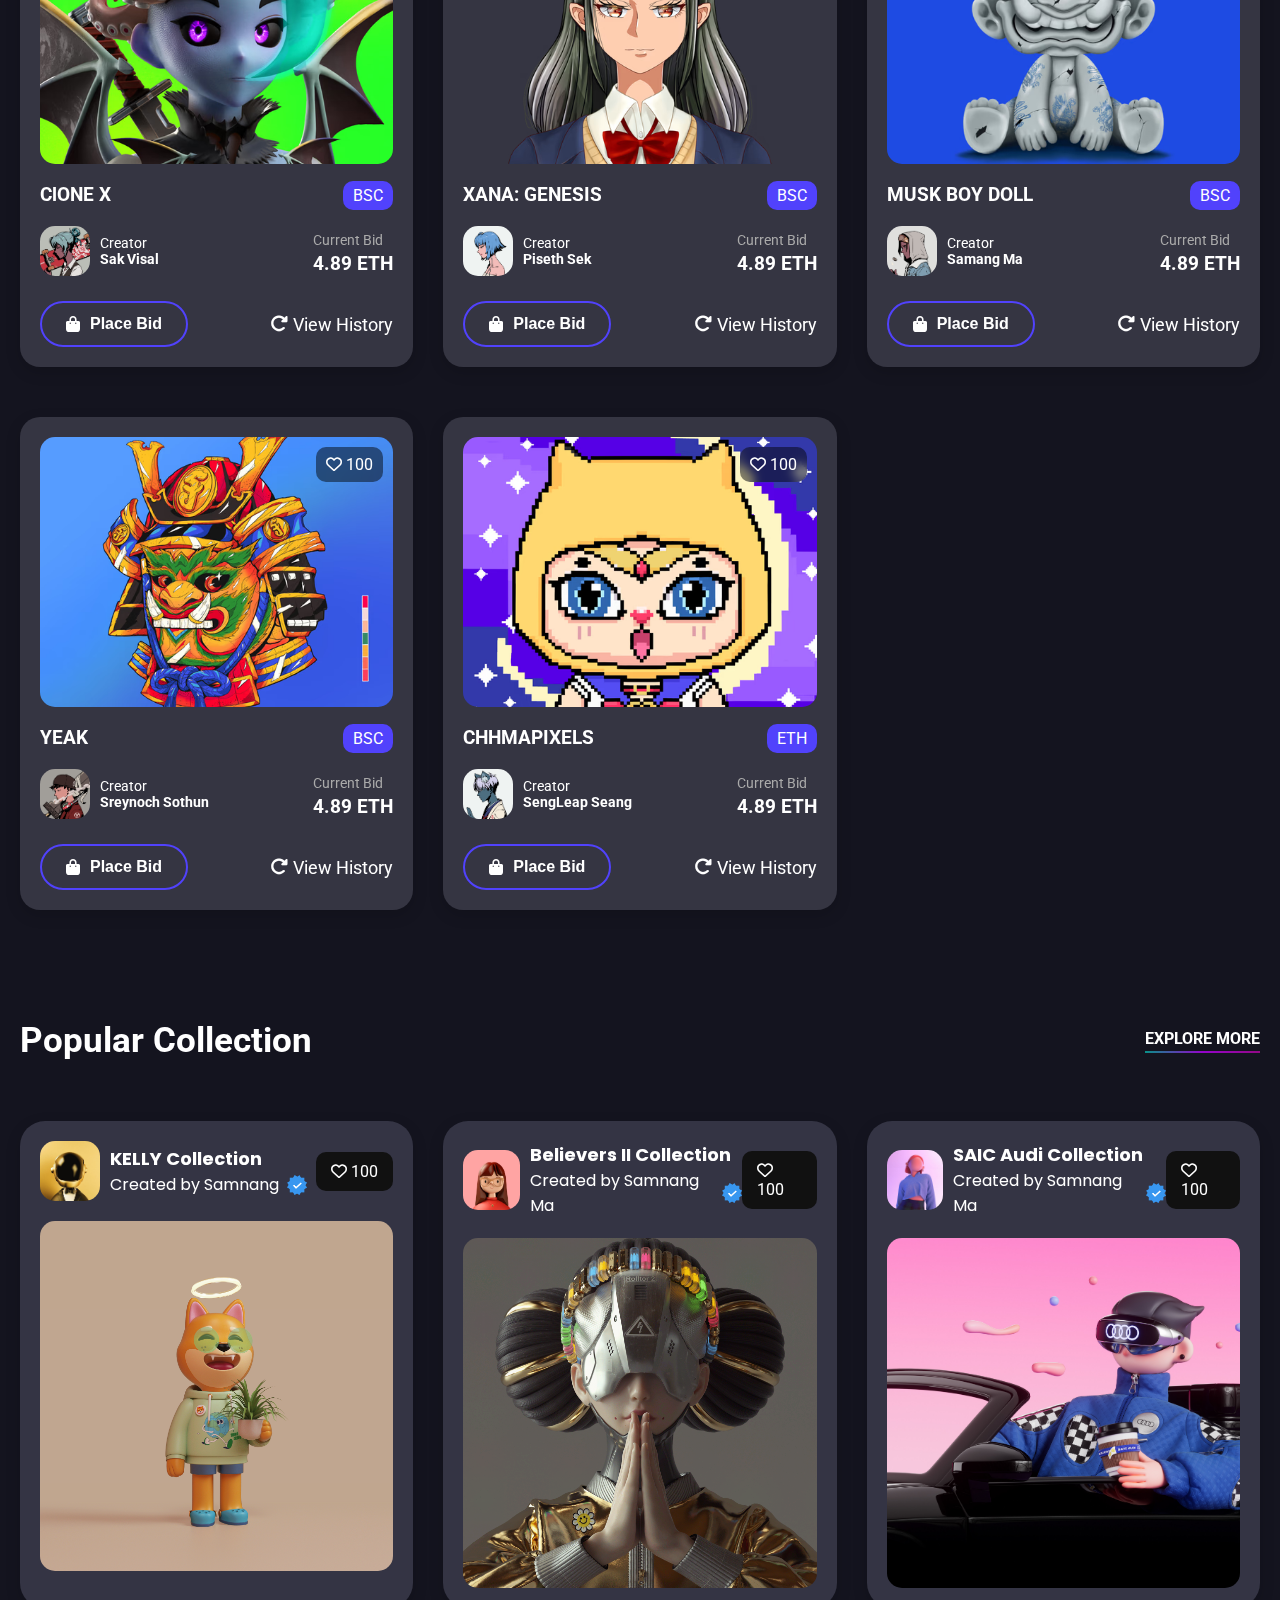
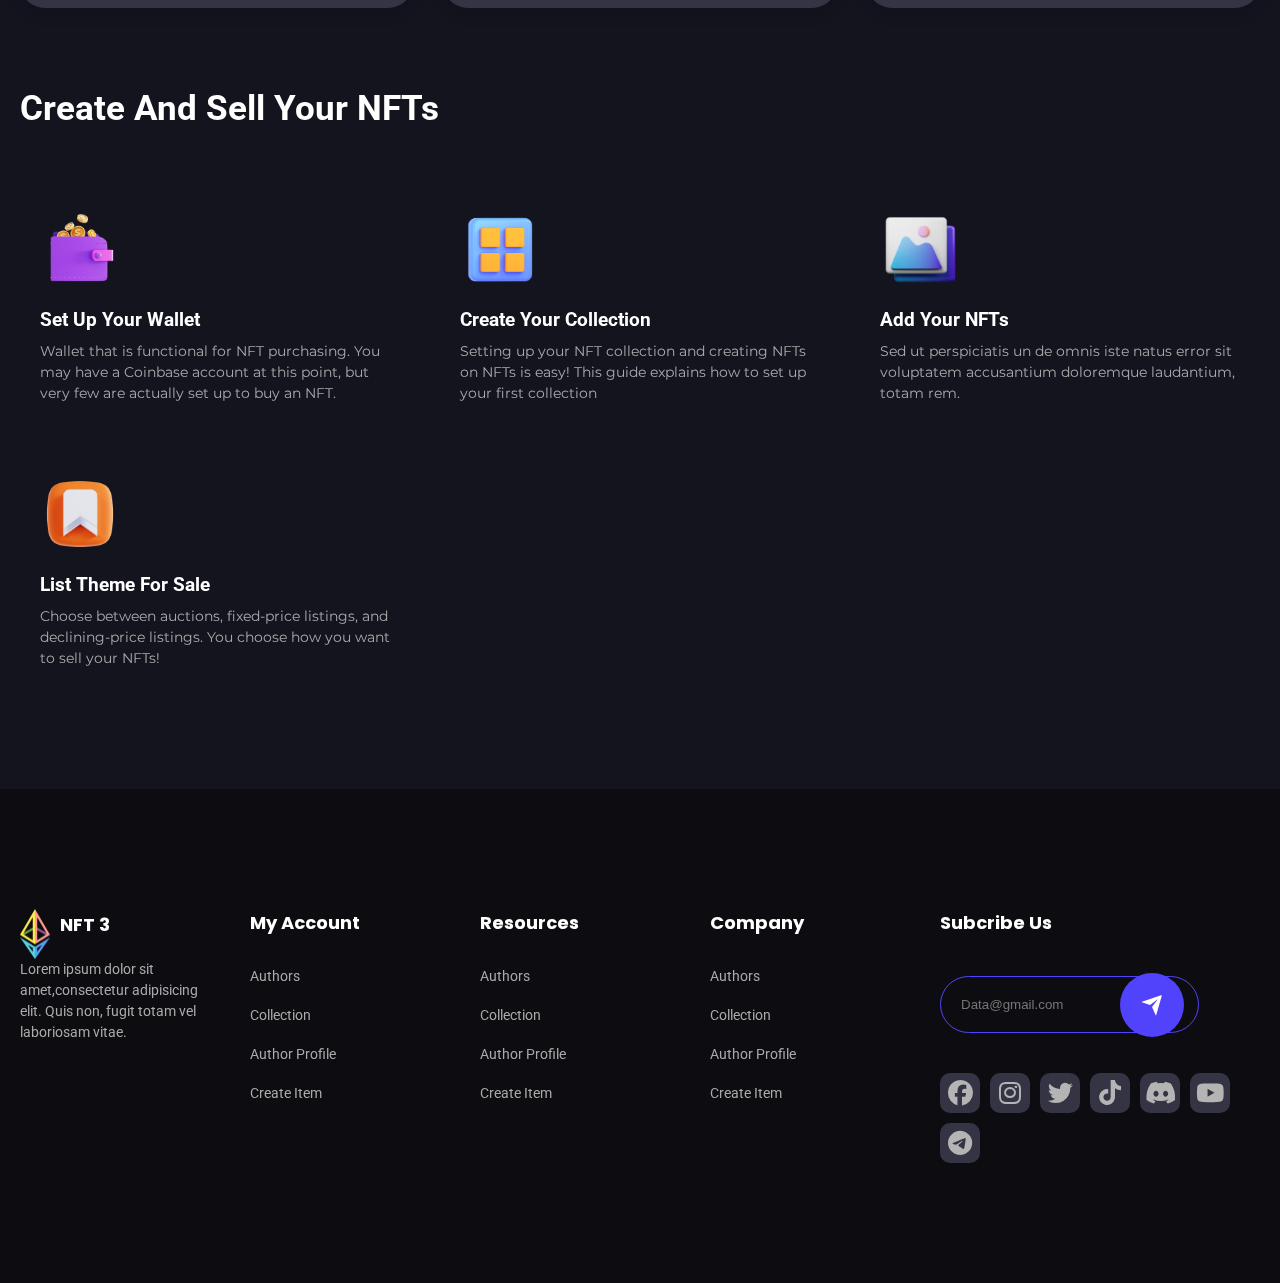
==== commit 4327200f: "update on the collection" ====
--- a/index.html
+++ b/index.html
@@ -520,15 +520,15 @@
          </div>
          <div class="card">
             <div class="card-image">
-               <img src="./images/card-13.jpg" alt="">
-               <div class="heart-icon">
-                        <i class="fa-regular fa-heart"></i>
-                  100
-               </div>
-            </div>
-            <div class="card-info">
-               <div class="card-name">
-                  <h3>"Hamlet Contemplates Character"</h3>
+               <img src="./img/1-cx.jpg" alt="">
+               <div class="heart-icon">
+                        <i class="fa-regular fa-heart"></i>
+                  100
+               </div>
+            </div>
+            <div class="card-info">
+               <div class="card-name">
+                  <h3>ClONE X</h3>
                   <div class="tag">BSC</div>
                </div>
             </div>
@@ -557,15 +557,15 @@
          </div>
          <div class="card">
             <div class="card-image">
-               <img src="./images/card-16.jpg" alt="">
-               <div class="heart-icon">
-                        <i class="fa-regular fa-heart"></i>
-                  100
-               </div>
-            </div>
-            <div class="card-info">
-               <div class="card-name">
-                  <h3>"Hamlet Contemplates Character"</h3>
+               <img src="./img/1-gf.jpg" alt="">
+               <div class="heart-icon">
+                        <i class="fa-regular fa-heart"></i>
+                  100
+               </div>
+            </div>
+            <div class="card-info">
+               <div class="card-name">
+                  <h3>XANA: GENESIS</h3>
                   <div class="tag">BSC</div>
                </div>
             </div>
@@ -594,15 +594,15 @@
          </div>
          <div class="card">
             <div class="card-image">
-               <img src="./images/card-15.jpg" alt="">
-               <div class="heart-icon">
-                        <i class="fa-regular fa-heart"></i>
-                  100
-               </div>
-            </div>
-            <div class="card-info">
-               <div class="card-name">
-                  <h3>"Hamlet Contemplates Character"</h3>
+               <img src="./img/1-k1.jpg" alt="">
+               <div class="heart-icon">
+                        <i class="fa-regular fa-heart"></i>
+                  100
+               </div>
+            </div>
+            <div class="card-info">
+               <div class="card-name">
+                  <h3>MUSK BOY DOLL</h3>
                   <div class="tag">BSC</div>
                </div>
             </div>
@@ -631,15 +631,15 @@
          </div>
          <div class="card">
             <div class="card-image">
-               <img src="./img/2-img.jpg" alt="">
-               <div class="heart-icon">
-                        <i class="fa-regular fa-heart"></i>
-                  100
-               </div>
-            </div>
-            <div class="card-info">
-               <div class="card-name">
-                  <h3>"Hamlet Contemplates Character"</h3>
+               <img src="./img/1-yk.jpg" alt="">
+               <div class="heart-icon">
+                        <i class="fa-regular fa-heart"></i>
+                  100
+               </div>
+            </div>
+            <div class="card-info">
+               <div class="card-name">
+                  <h3>YEAK</h3>
                   <div class="tag">BSC</div>
                </div>
             </div>
@@ -668,16 +668,16 @@
          </div>
          <div class="card">
             <div class="card-image">
-               <img src="./images/card-18.jpg" alt="">
-               <div class="heart-icon">
-                        <i class="fa-regular fa-heart"></i>
-                  100
-               </div>
-            </div>
-            <div class="card-info">
-               <div class="card-name">
-                  <h3>"Hamlet Contemplates Character"</h3>
-                  <div class="tag">BSC</div>
+               <img src="./img/1.ch.jpg" alt="">
+               <div class="heart-icon">
+                        <i class="fa-regular fa-heart"></i>
+                  100
+               </div>
+            </div>
+            <div class="card-info">
+               <div class="card-name">
+                  <h3>CHHMAPIXELS</h3>
+                  <div class="tag">ETH</div>
                </div>
             </div>
             <div class="card-profile">
@@ -718,7 +718,7 @@
                         <img src="./images/avt-15.jpg" alt="">
                      </div>
                      <div class="p-name" style="font-size: 18px; font-family: 'Poppins';">
-                        <h4 style="font-family: 'Poppins'; display: flex; align-items: center;">Creative Art Collection </h4>
+                        <h4 style="font-family: 'Poppins'; display: flex; align-items: center;">KELLY Collection </h4>
                         <p style="font-size: 16px; display: flex; align-items: center;">Created by Samnang<img style="width: 20px; margin-left: 8px;" src="./images/ig-verify-icon.png" alt=""></p>
                      </div>
                   </div>
@@ -730,7 +730,7 @@
                </div>
 
                <div class="card-image">
-                  <img src="./images/3D-image-1.jpg" alt="">
+                  <img src="./img/2-ca.png" alt="">
                </div>
             </div>
 
@@ -741,7 +741,7 @@
                         <img src="./images/avt18.jpg" alt="">
                      </div>
                      <div class="p-name" style="font-size: 18px; font-family: 'Poppins';">
-                        <h4 style="font-family: 'Poppins'; display: flex; align-items: center;">Creative Art Collection </h4>
+                        <h4 style="font-family: 'Poppins'; display: flex; align-items: center;">Believers II Collection </h4>
                         <p style="font-size: 16px; display: flex; align-items: center;">Created by Samnang Ma<img style="width: 20px; margin-left: 8px;" src="./images/ig-verify-icon.png" alt=""></p>
                      </div>
                   </div>
@@ -753,7 +753,7 @@
                </div>
 
                <div class="card-image">
-                  <img src="./images/3D-image-2.jpg" alt="">
+                  <img src="./img/1-ca.png" alt="">
                </div>
             </div>
 
@@ -764,7 +764,7 @@
                         <img src="./images/avt16.jpg" alt="">
                      </div>
                      <div class="p-name" style="font-size: 18px; font-family: 'Poppins';">
-                        <h4 style="font-family: 'Poppins'; display: flex; align-items: center;">Creative Art Collection </h4>
+                        <h4 style="font-family: 'Poppins'; display: flex; align-items: center;">SAIC Audi Collection </h4>
                         <p style="font-size: 16px; display: flex; align-items: center;">Created by Samnang Ma<img style="width: 20px; margin-left: 8px;" src="./images/ig-verify-icon.png" alt=""></p>
                      </div>
                   </div>
@@ -776,7 +776,7 @@
                </div>
 
                <div class="card-image">
-                  <img src="./images/3D-image-3.jpg" alt="">
+                  <img src="./img/3-as.jpg" alt="">
                </div>
             </div>
          </div>
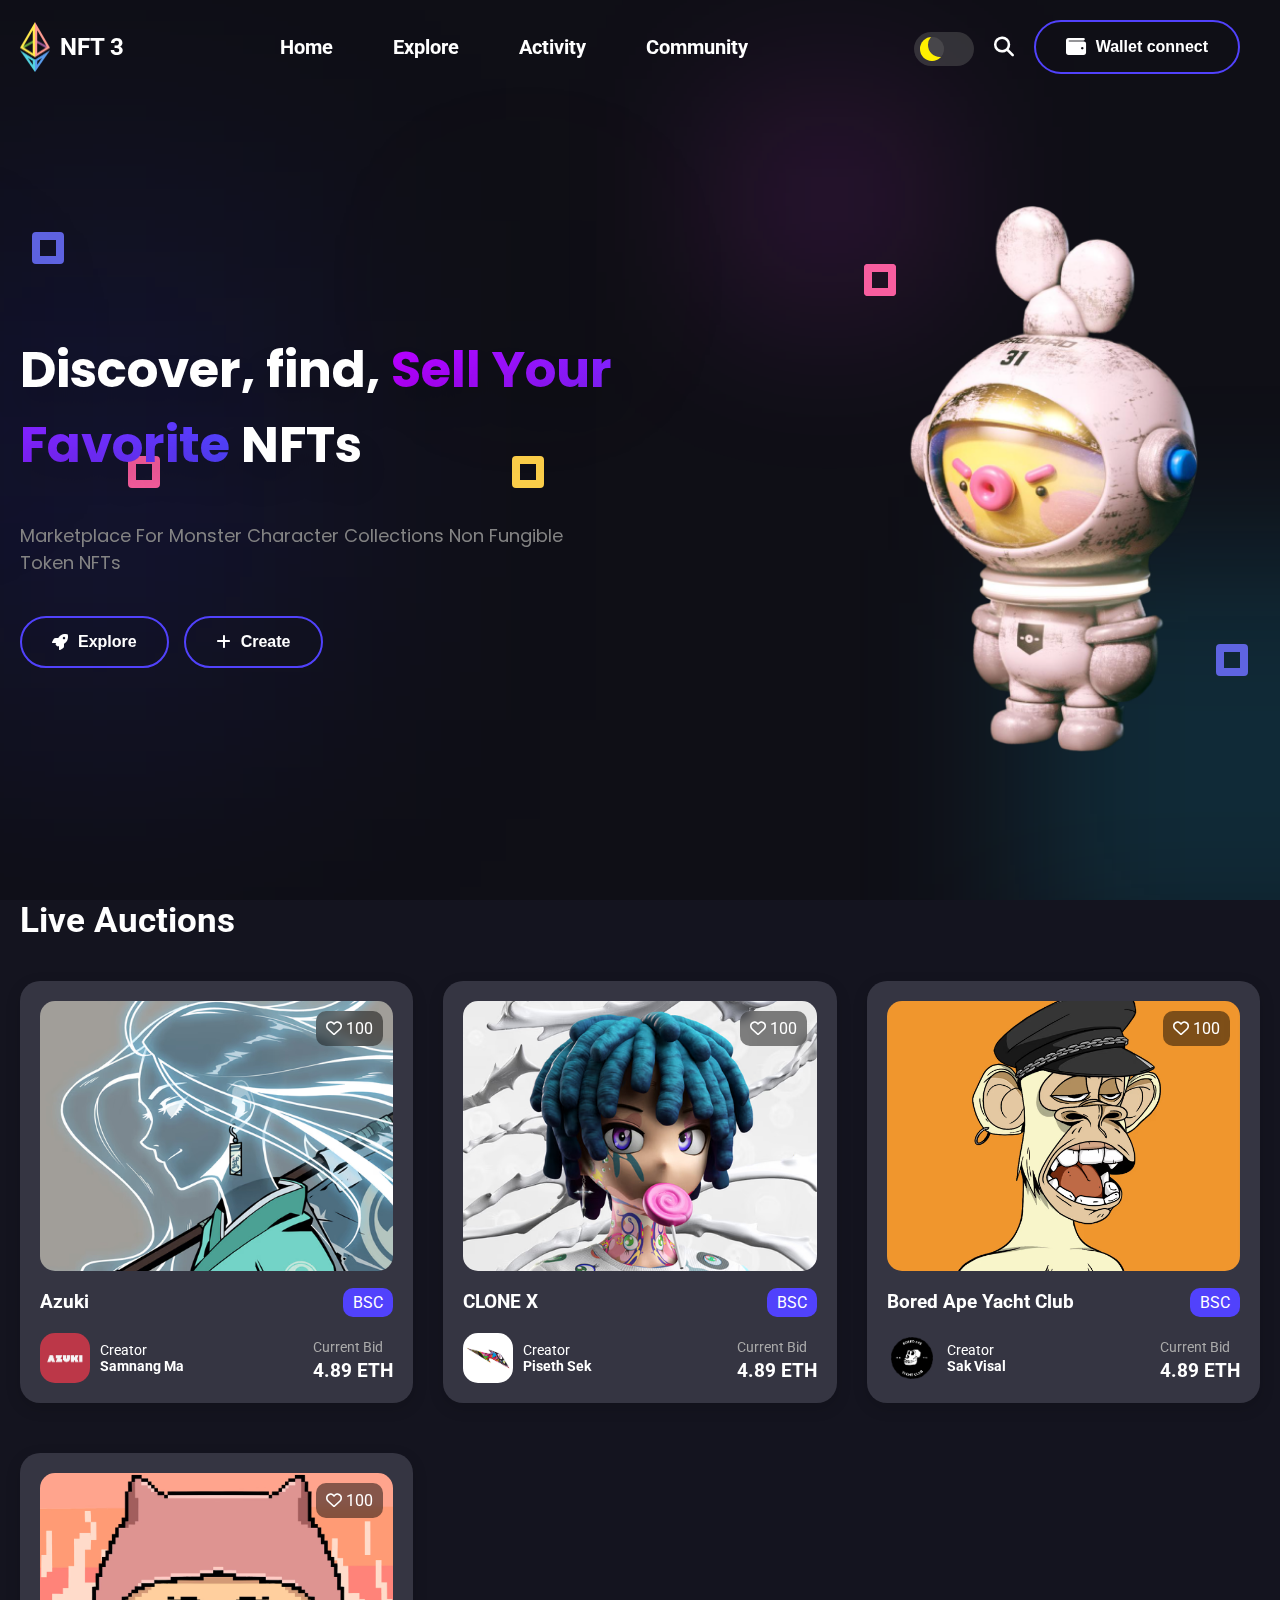
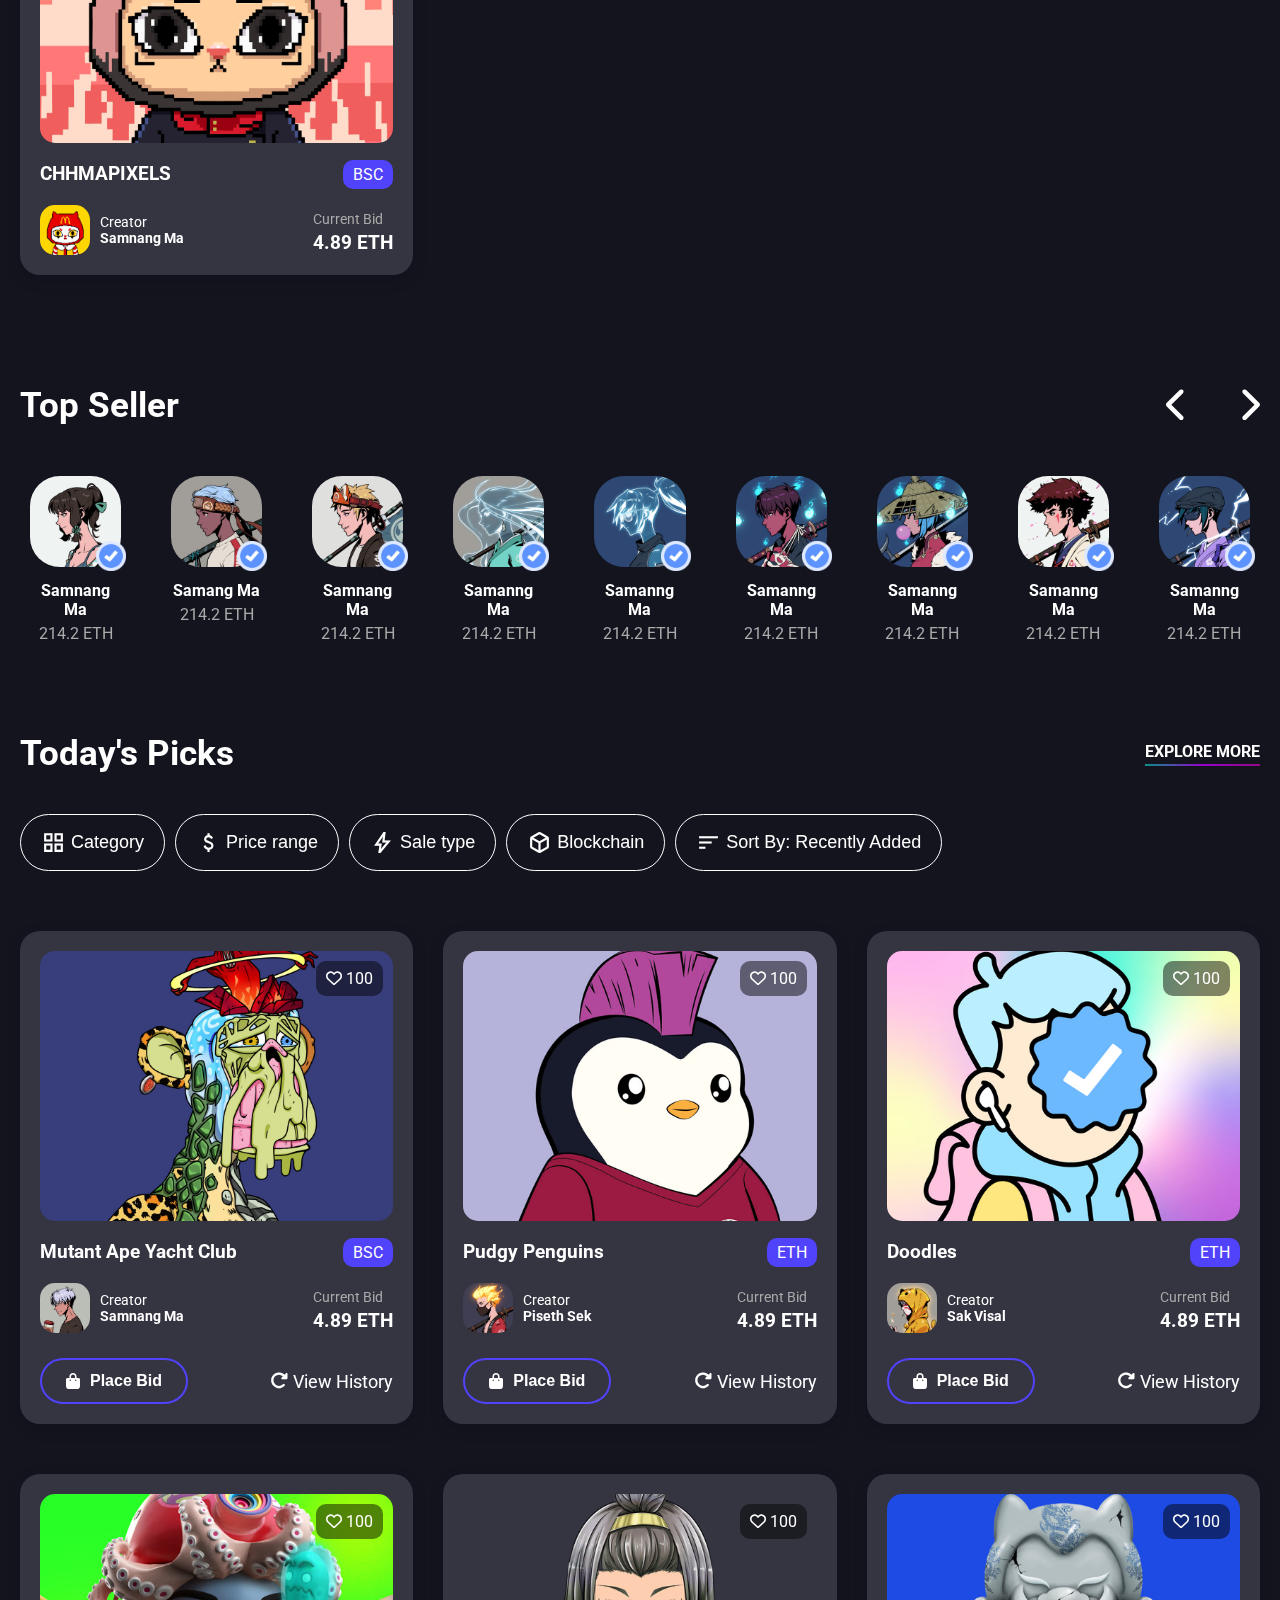
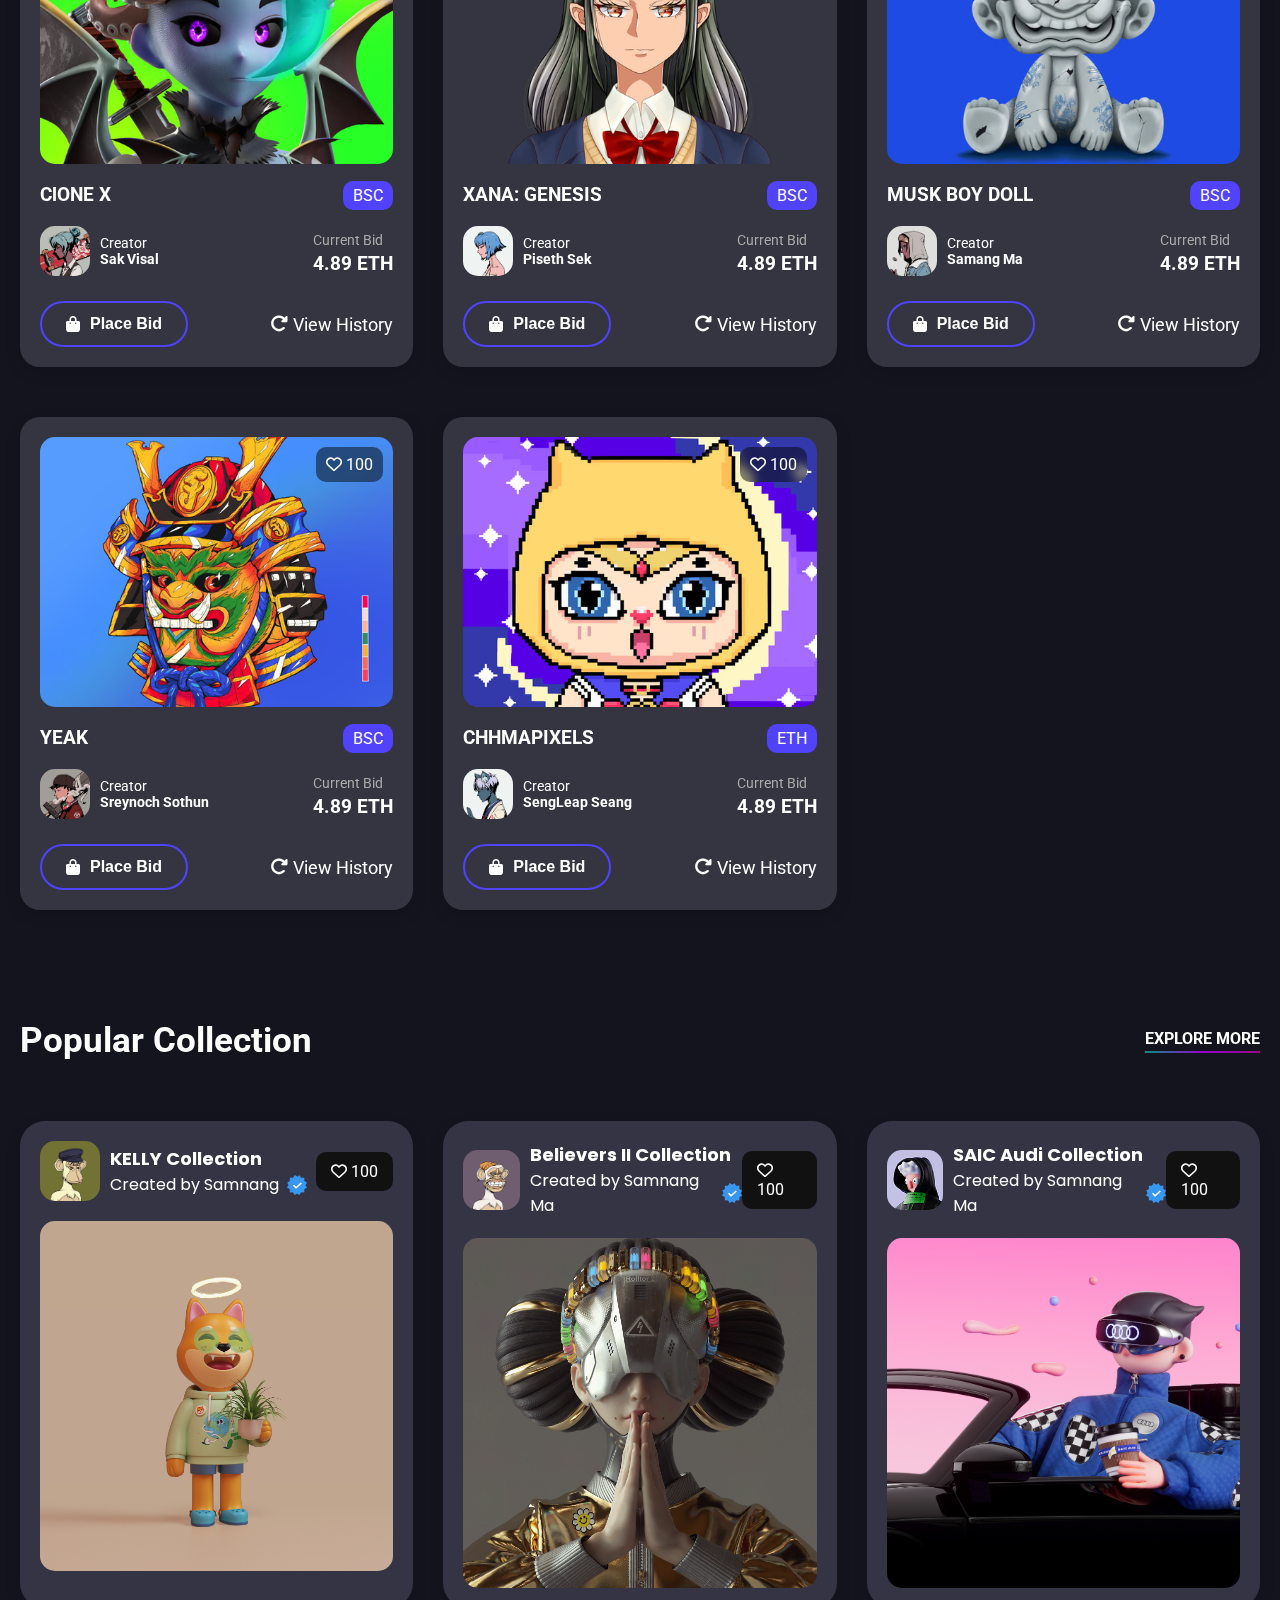
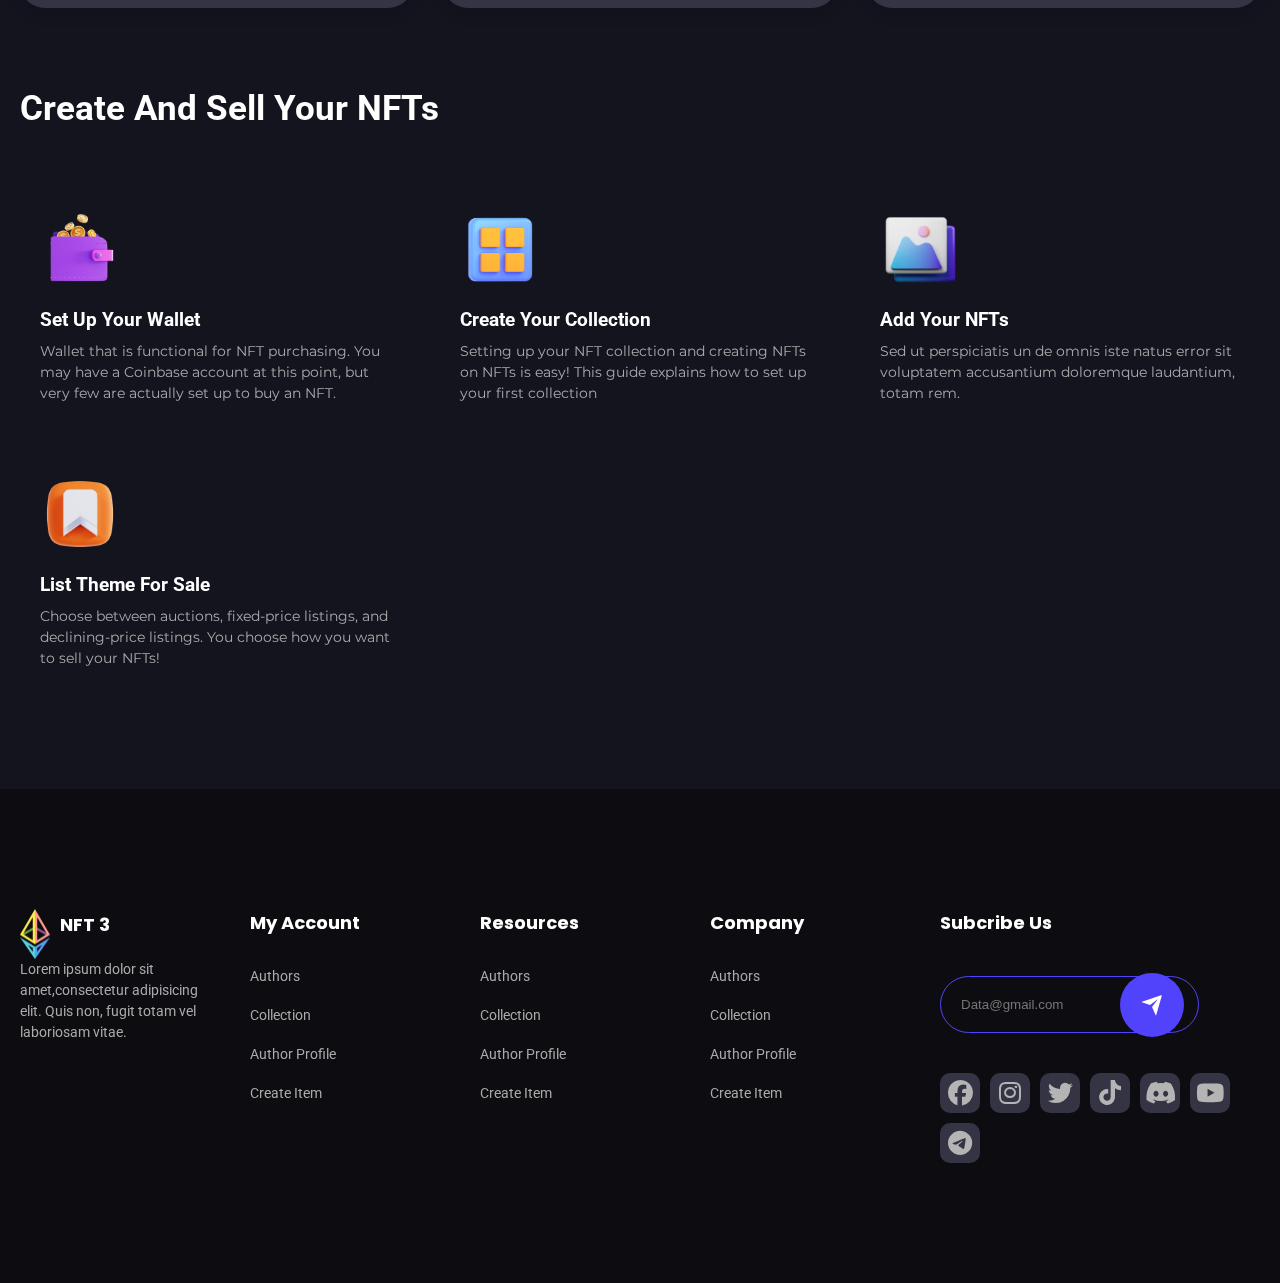
==== commit e8e274da: "update on the man page" ====
--- a/index.html
+++ b/index.html
@@ -93,7 +93,7 @@
    <div class="main-bg">
       <div class="main-header">
          <div class="header-content">
-            <h2>Discover, find, <span>Sell extraordinary</span> Monster NFTs</h2>
+            <h2>Discover, find, <span>Sell Your Favorite</span> NFTs</h2>
             <p>Marketplace For Monster Character Collections Non Fungible Token NFTs</p>
             <div class="cta">
                <button class="btn header-btn"><i class="fa-solid fa-rocket"></i>Explore</button>
@@ -102,6 +102,8 @@
          </div>
          <div class="header-image">
             <img class="slider-img" src="./images/imgslider2.png" alt="">
+           
+            
          </div>
 
          <div class="floating-bg" style="width: 100%; height: 60vh; position: absolute; top: 200px; z-index: -1; right: 0;">
@@ -125,7 +127,7 @@
       <section class="card-container slider">
          <div class="card">
             <div class="card-image">
-               <img src="./images/card-3.jpg" alt="">
+               <img src="./img/13-img.jpg" alt="">
                <div class="heart-icon">
                   <i class="fa-regular fa-heart"></i>
                   100
@@ -140,7 +142,7 @@
 
             <div class="card-info">
                <div class="card-name">
-                  <h3>"Hamlet Contemplates Character"</h3>
+                  <h3>Azuki</h3>
                   <div class="tag">BSC</div>
                </div>
             </div>
@@ -148,7 +150,7 @@
             <div class="card-profile">
                <div class="profile">
                   <div class="p-image">
-                     <img src="./images/avt-11.jpg" alt="">
+                     <img src="./img/Azuki.jpg" alt="">
                   </div>
                   <div class="p-name">
                      <p>Creator</p>
@@ -165,7 +167,7 @@
 
          <div class="card">
             <div class="card-image">
-               <img src="./images/card-5.jpg" alt="">
+               <img src="./img/CLONE1.jpg" alt="">
                <div class="heart-icon">
                         <i class="fa-regular fa-heart"></i>
                   100
@@ -180,7 +182,7 @@
 
             <div class="card-info">
                <div class="card-name">
-                  <h3>"Hamlet Contemplates Character"</h3>
+                  <h3>CLONE X</h3>
                   <div class="tag">BSC</div>
                </div>
             </div>
@@ -188,7 +190,7 @@
             <div class="card-profile">
                <div class="profile">
                   <div class="p-image">
-                     <img src="./images/avt-12.jpg" alt="">
+                     <img src="./img/CLONE.jpg" alt="">
                   </div>
                   <div class="p-name">
                      <p>Creator</p>
@@ -205,7 +207,7 @@
 
          <div class="card">
             <div class="card-image">
-               <img src="./images/card-2.jpg" alt="">
+               <img src="./img/BORED1.jpg" alt="">
                <div class="heart-icon">
                         <i class="fa-regular fa-heart"></i>
                   100
@@ -220,7 +222,7 @@
 
             <div class="card-info">
                <div class="card-name">
-                  <h3>"Hamlet Contemplates Character"</h3>
+                  <h3>Bored Ape Yacht Club</h3>
                   <div class="tag">BSC</div>
                </div>
             </div>
@@ -228,7 +230,7 @@
             <div class="card-profile">
                <div class="profile">
                   <div class="p-image">
-                     <img src="./images/card-1.jpg" alt="">
+                     <img src="./img/BORED.jpg" alt="">
                   </div>
                   <div class="p-name">
                      <p>Creator</p>
@@ -245,7 +247,7 @@
 
          <div class="card">
             <div class="card-image">
-               <img src="./images/card-1.jpg" alt="">
+               <img src="./img/3-k1.jpg" alt="">
                <div class="heart-icon">
                         <i class="fa-regular fa-heart"></i>
                   100
@@ -260,7 +262,7 @@
 
             <div class="card-info">
                <div class="card-name">
-                  <h3>"Hamlet Contemplates Character"</h3>
+                  <h3>CHHMAPIXELS</h3>
                   <div class="tag">BSC</div>
                </div>
             </div>
@@ -268,7 +270,7 @@
             <div class="card-profile">
                <div class="profile">
                   <div class="p-image">
-                     <img src="./images/avt-14.jpg" alt="">
+                     <img src="./img/2-k1.jpg" alt="">
                   </div>
                   <div class="p-name">
                      <p>Creator</p>
@@ -715,7 +717,7 @@
                <div class="card-profile">
                   <div class="profile">
                      <div class="p-image" style="width: 60px; height: 60px;">
-                        <img src="./images/avt-15.jpg" alt="">
+                        <img src="./img/5-as.jpg" alt="">
                      </div>
                      <div class="p-name" style="font-size: 18px; font-family: 'Poppins';">
                         <h4 style="font-family: 'Poppins'; display: flex; align-items: center;">KELLY Collection </h4>
@@ -738,7 +740,7 @@
                <div class="card-profile">
                   <div class="profile">
                      <div class="p-image" style="width: 60px; height: 60px;">
-                        <img src="./images/avt18.jpg" alt="">
+                        <img src="./img/6-as.jpg" alt="">
                      </div>
                      <div class="p-name" style="font-size: 18px; font-family: 'Poppins';">
                         <h4 style="font-family: 'Poppins'; display: flex; align-items: center;">Believers II Collection </h4>
@@ -761,7 +763,7 @@
                <div class="card-profile">
                   <div class="profile">
                      <div class="p-image" style="width: 60px; height: 60px;">
-                        <img src="./images/avt16.jpg" alt="">
+                        <img src="./img/4-as.jpg" alt="">
                      </div>
                      <div class="p-name" style="font-size: 18px; font-family: 'Poppins';">
                         <h4 style="font-family: 'Poppins'; display: flex; align-items: center;">SAIC Audi Collection </h4>
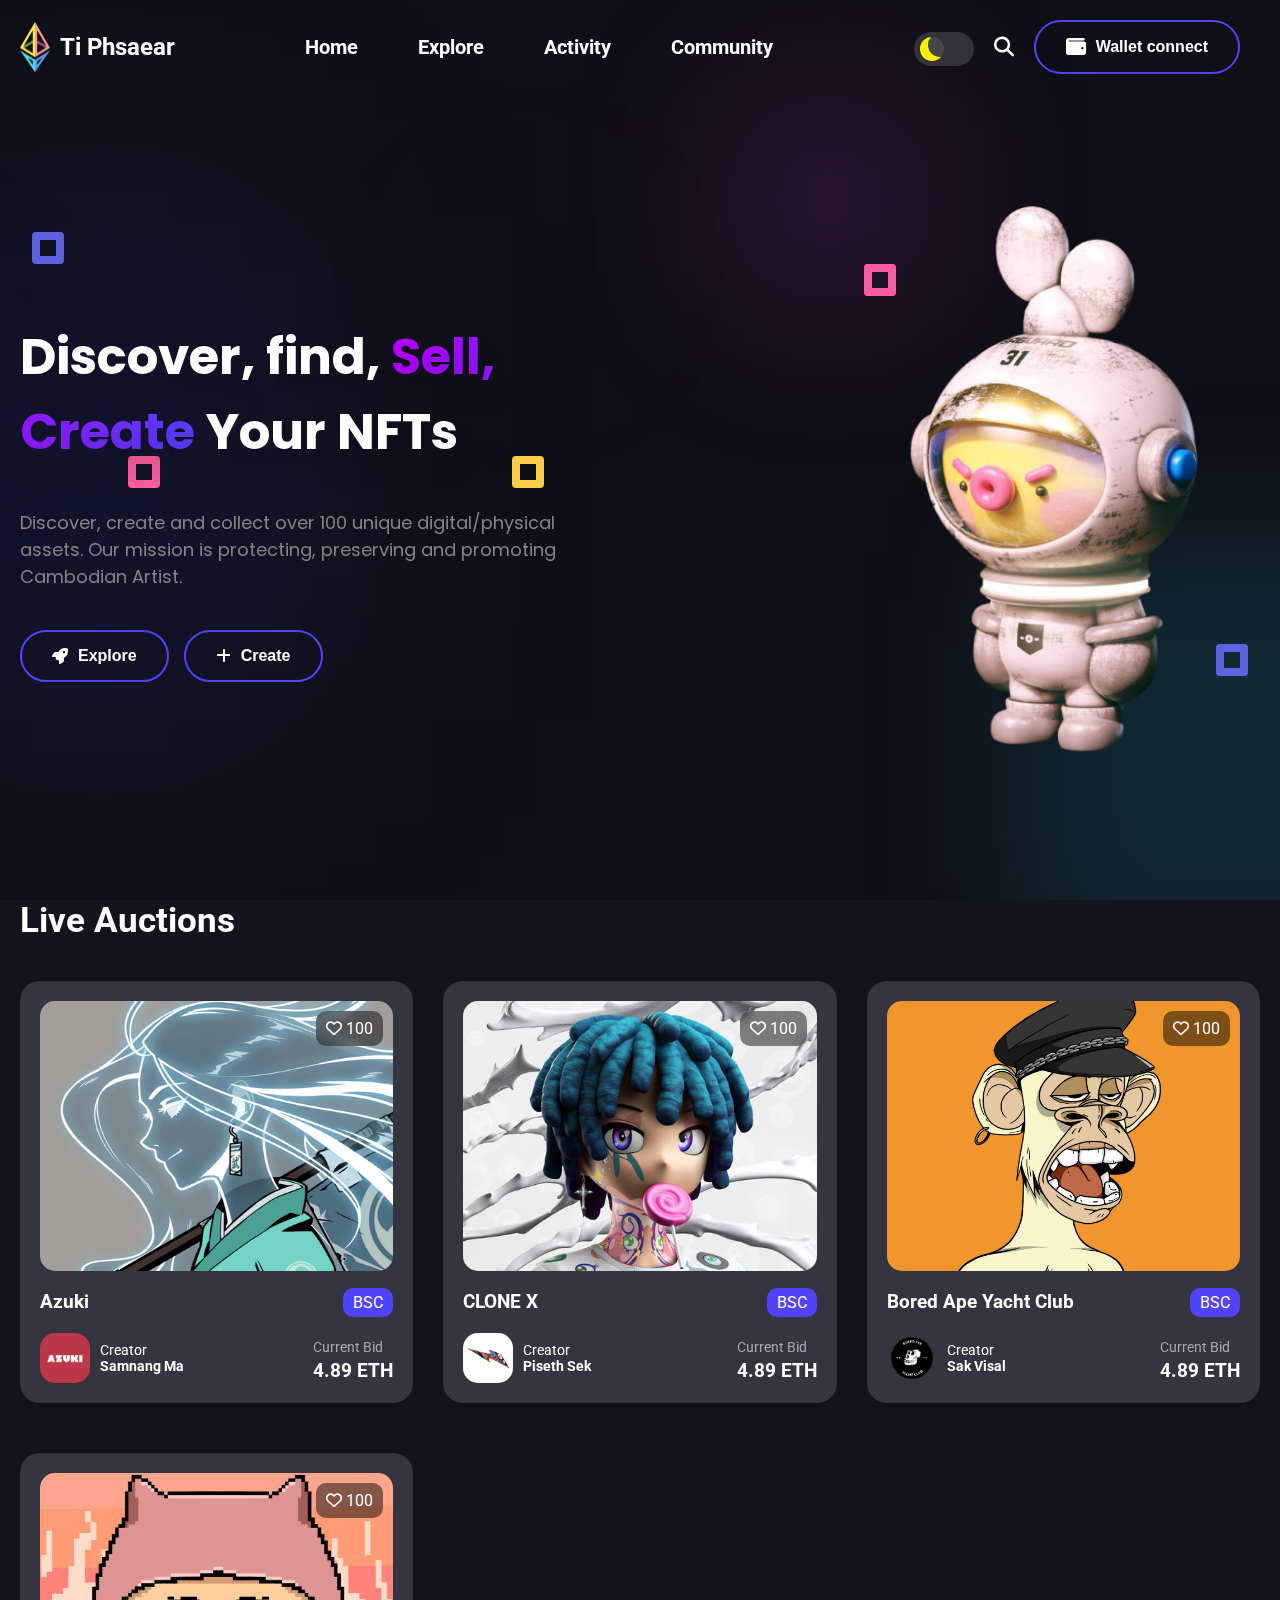
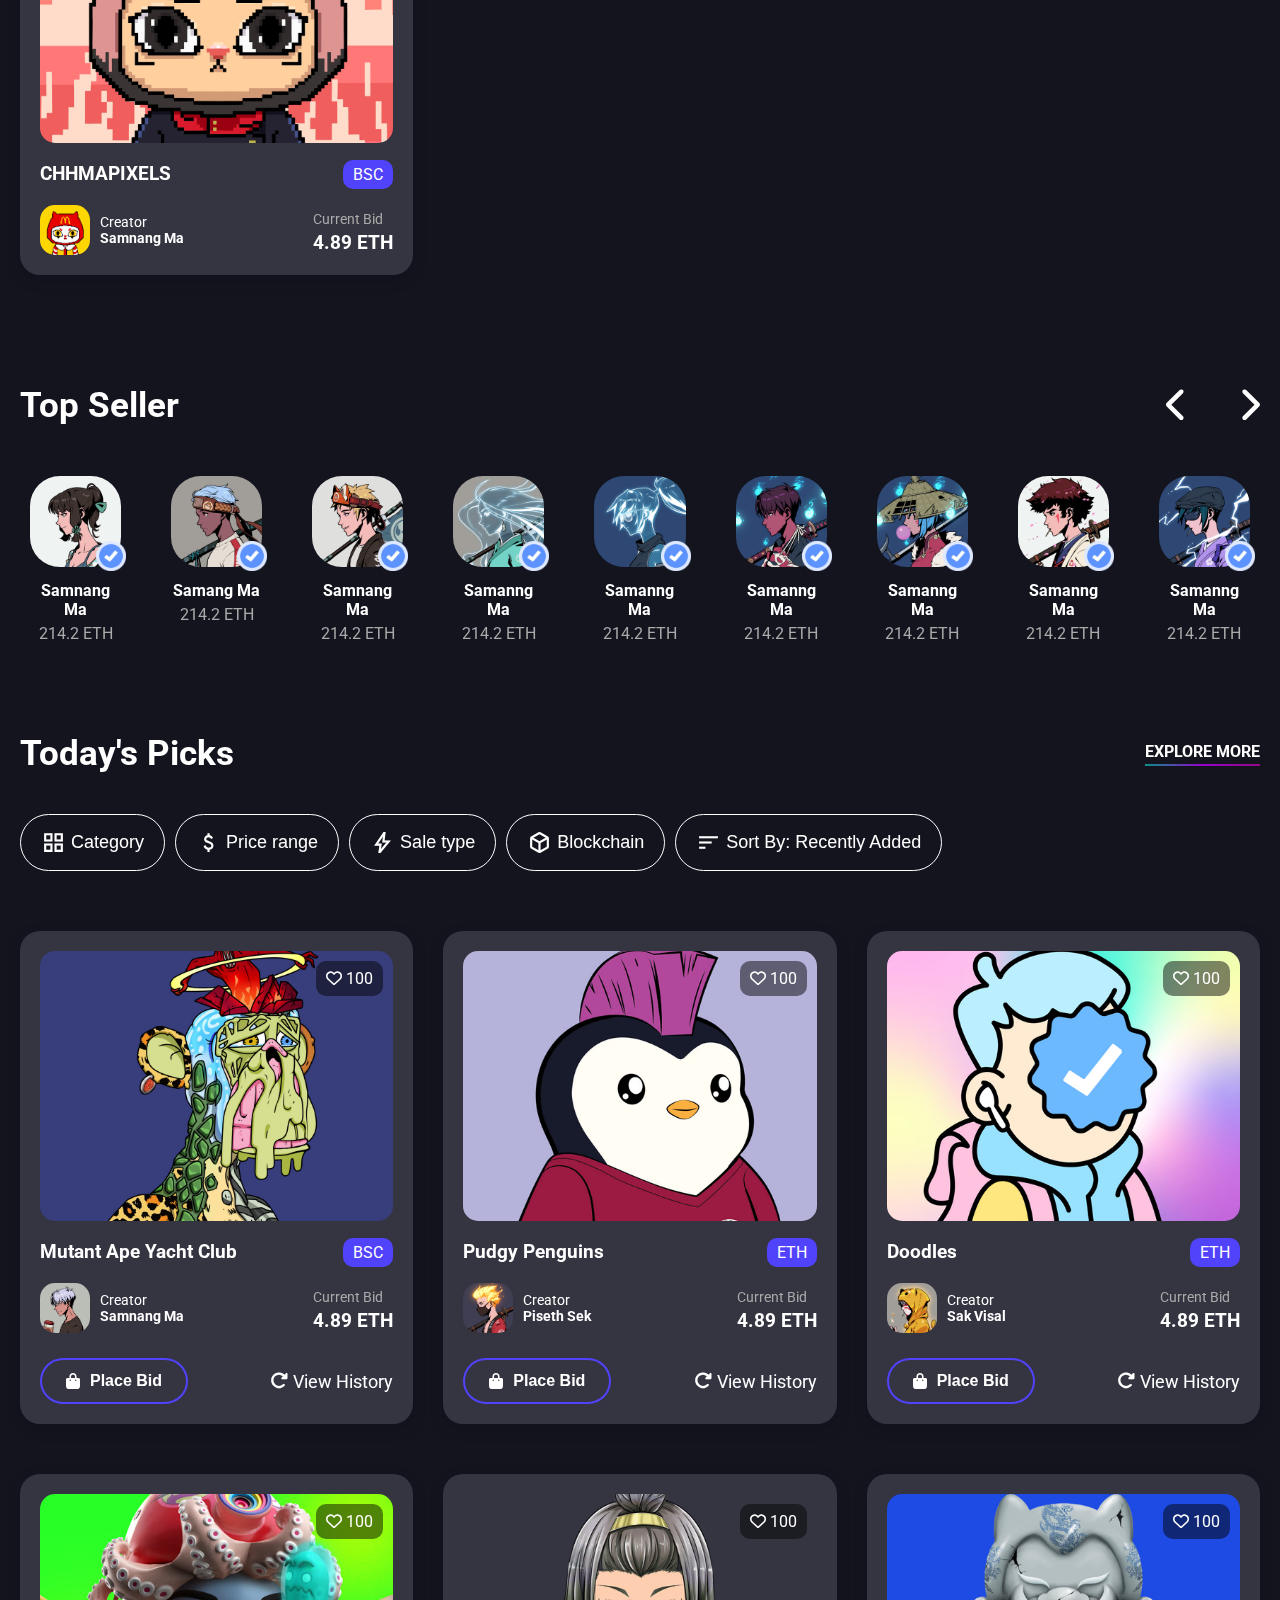
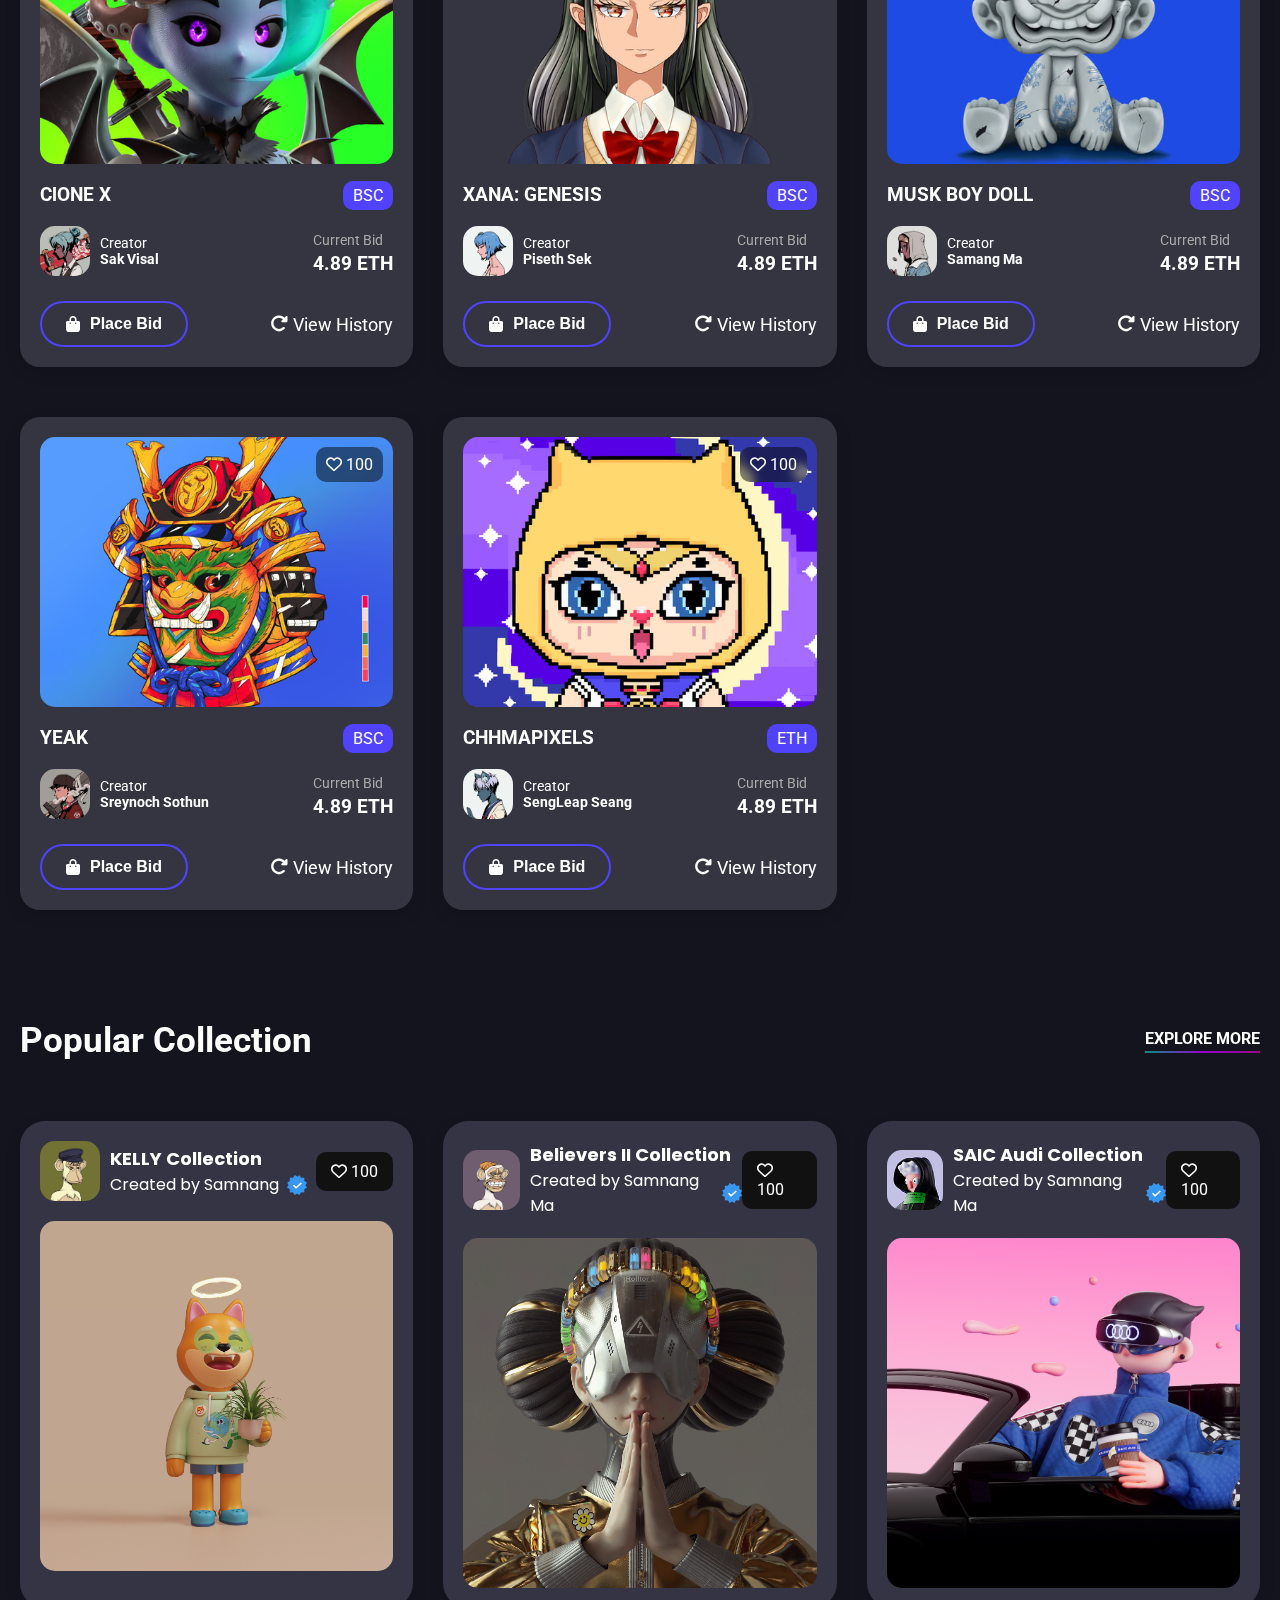
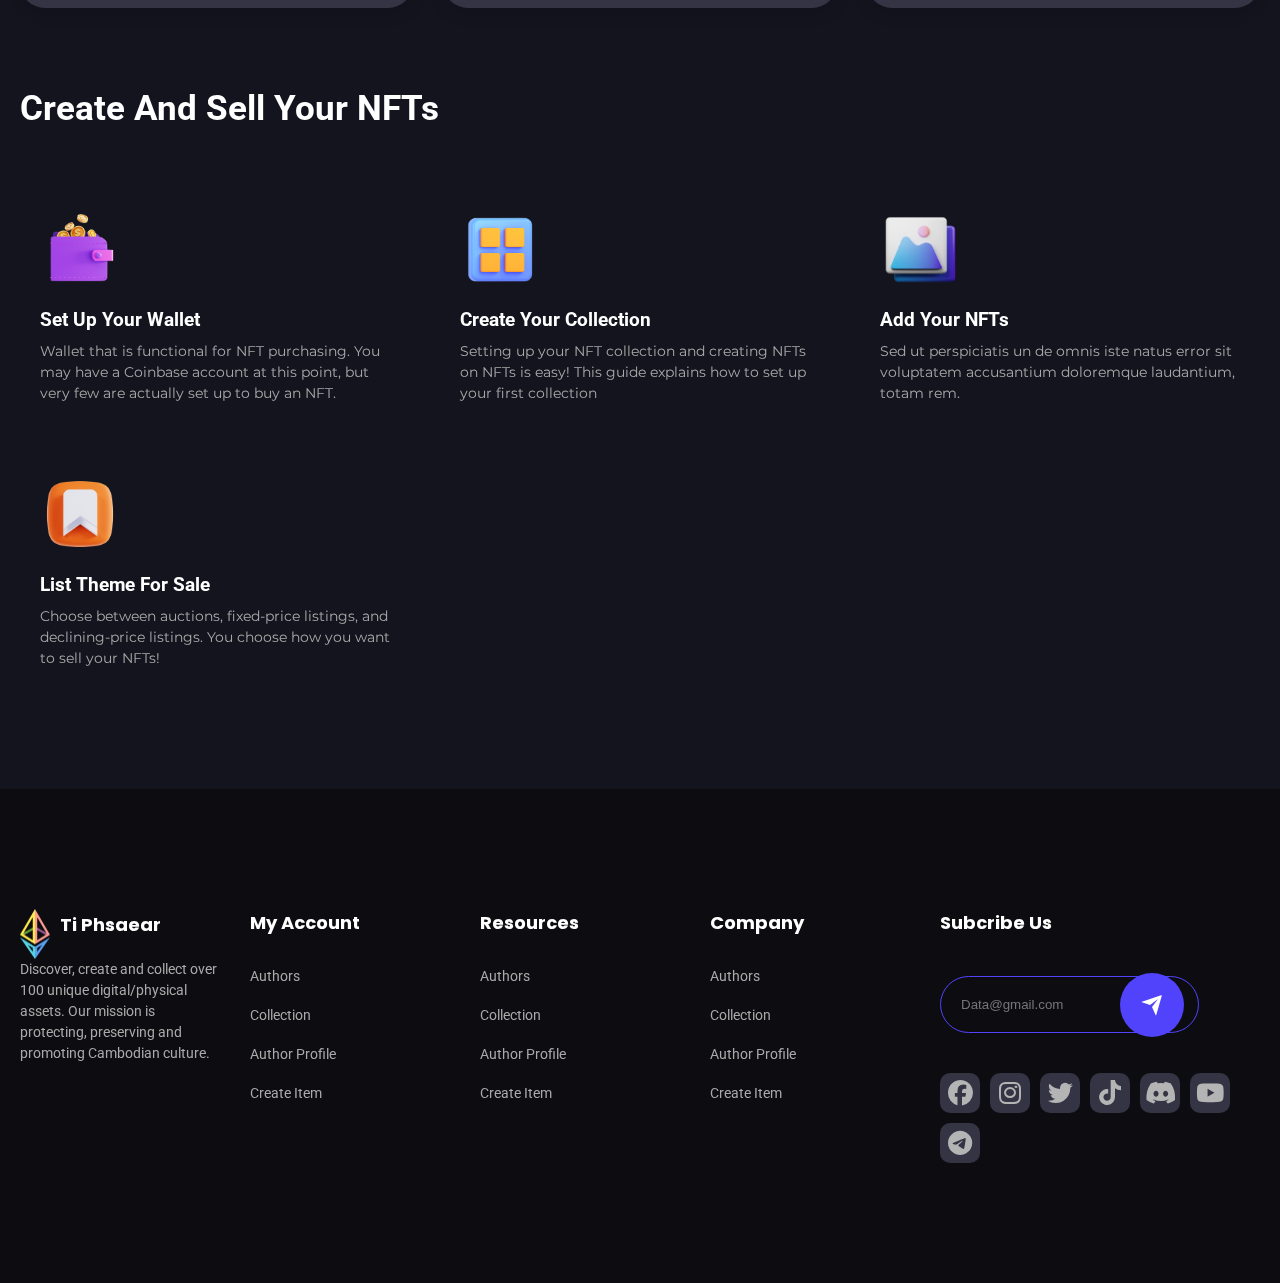
==== commit 77ab092d: "update the title" ====
--- a/index.html
+++ b/index.html
@@ -62,7 +62,7 @@
       <div class="navbar">
          <div class="logo">
             <img src="./images/logo.png" alt="">
-            <h2>NFT 3</h2>
+            <h2>Ti Phsaear</h2>
          </div>
 
          <ul class="nav-list">
@@ -93,8 +93,8 @@
    <div class="main-bg">
       <div class="main-header">
          <div class="header-content">
-            <h2>Discover, find, <span>Sell Your Favorite</span> NFTs</h2>
-            <p>Marketplace For Monster Character Collections Non Fungible Token NFTs</p>
+            <h2>Discover, find, <span>Sell, Create </span> Your NFTs</h2>
+            <p>Discover, create and collect over 100 unique digital/physical assets. Our mission is protecting, preserving and promoting Cambodian Artist.</p>
             <div class="cta">
                <button class="btn header-btn"><i class="fa-solid fa-rocket"></i>Explore</button>
                <button class="btn header-btn"><i class="fa-solid fa-plus"></i>Create</button>
@@ -838,9 +838,9 @@
          <div class="footer-box footer-logo">
             <div class="logo">
                <img src="./images/logo.png" alt="">
-               <h2>NFT 3</h2>
-            </div>
-            <p>Lorem ipsum dolor sit amet,consectetur adipisicing elit. Quis non, fugit totam vel laboriosam vitae.</p>
+               <h2>Ti Phsaear</h2>
+            </div>
+            <p>Discover, create and collect over 100 unique digital/physical assets. Our mission is protecting, preserving and promoting Cambodian culture.</p>
          </div>
          <ul class="footer-box">
             <h2>My Account</h2>
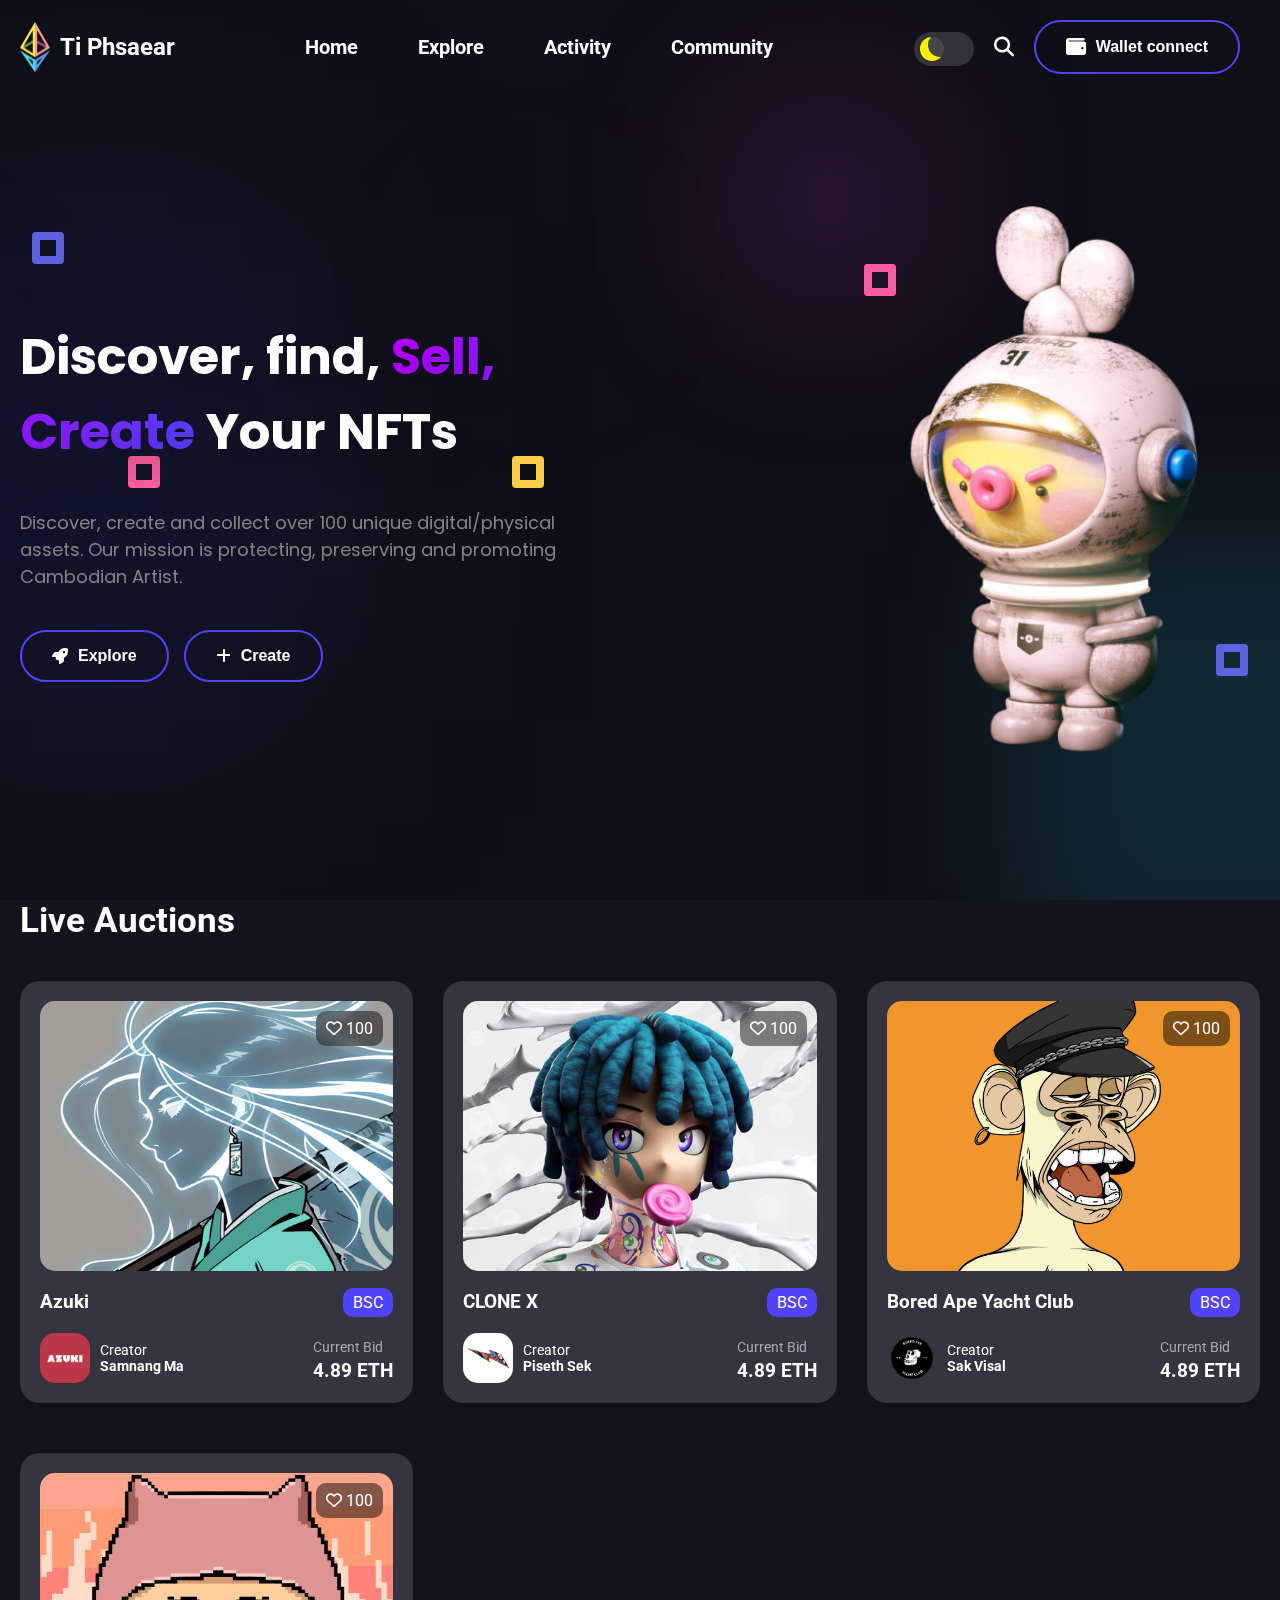
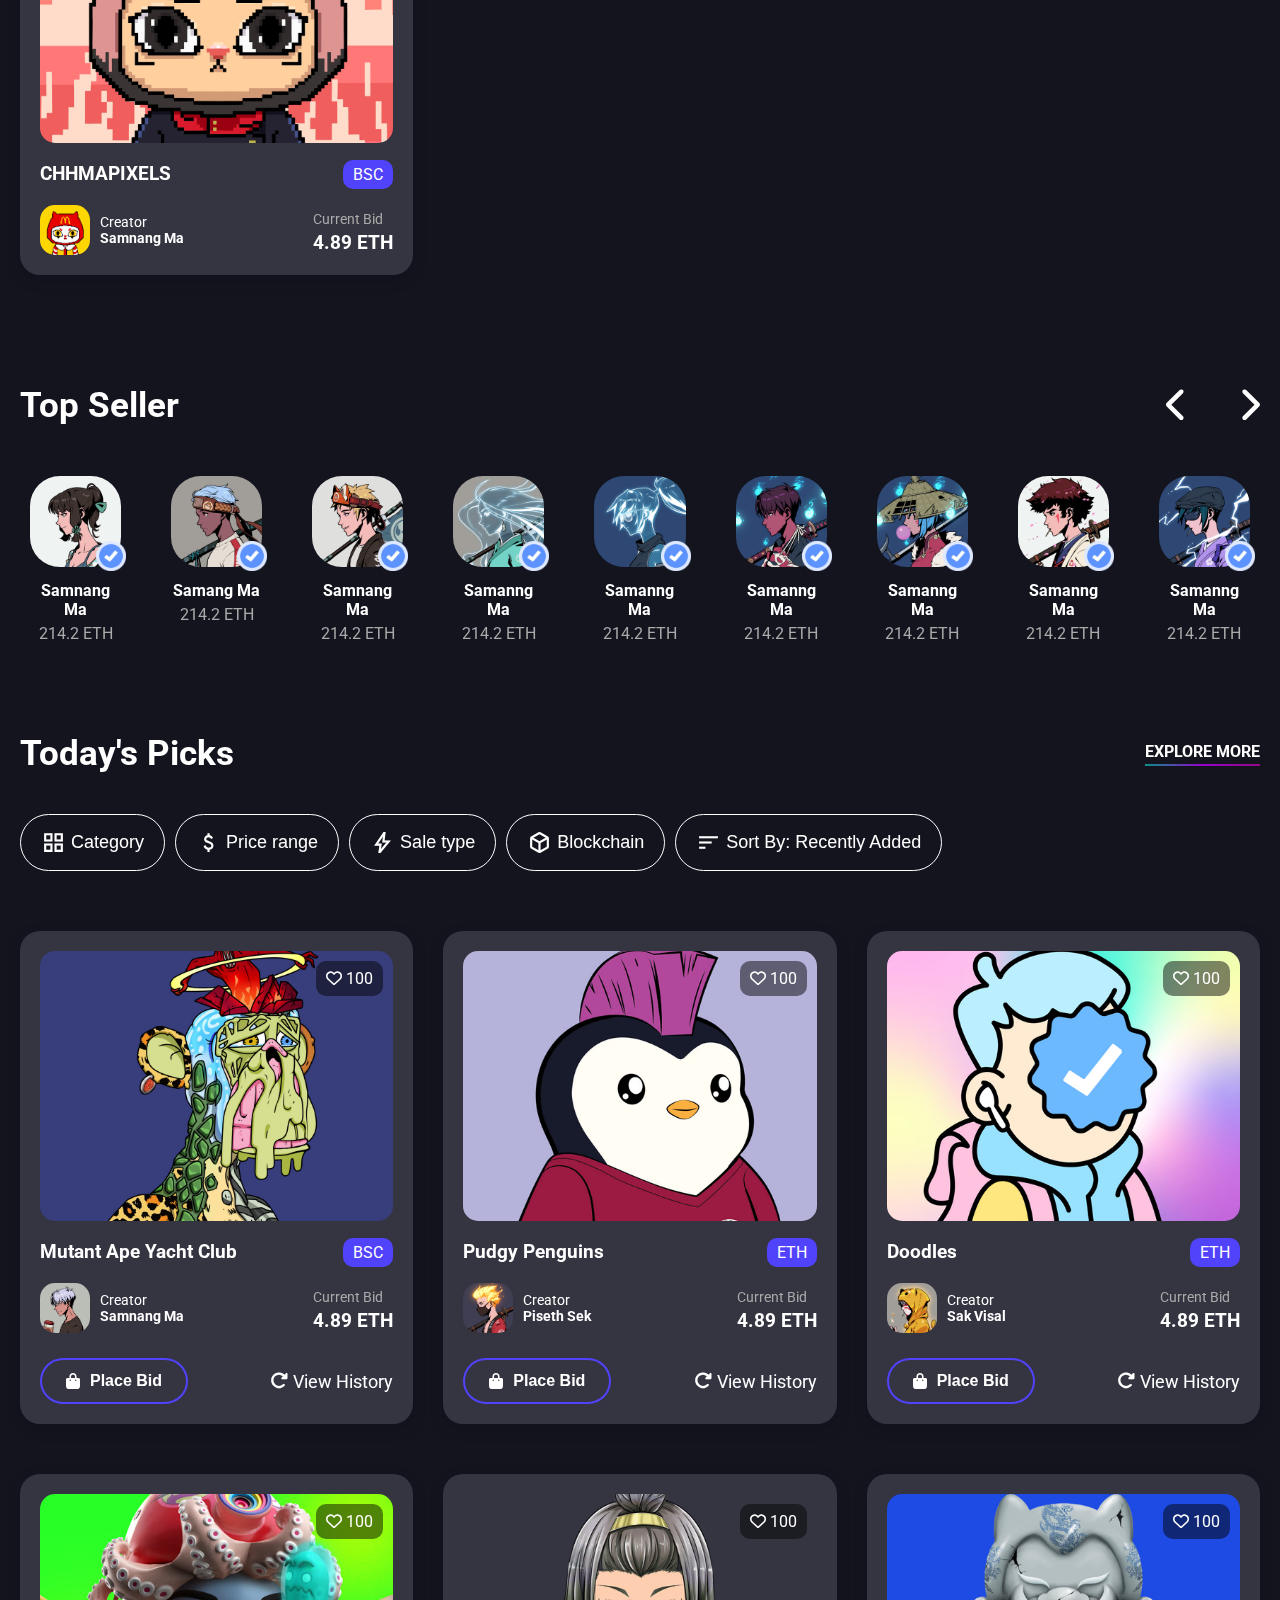
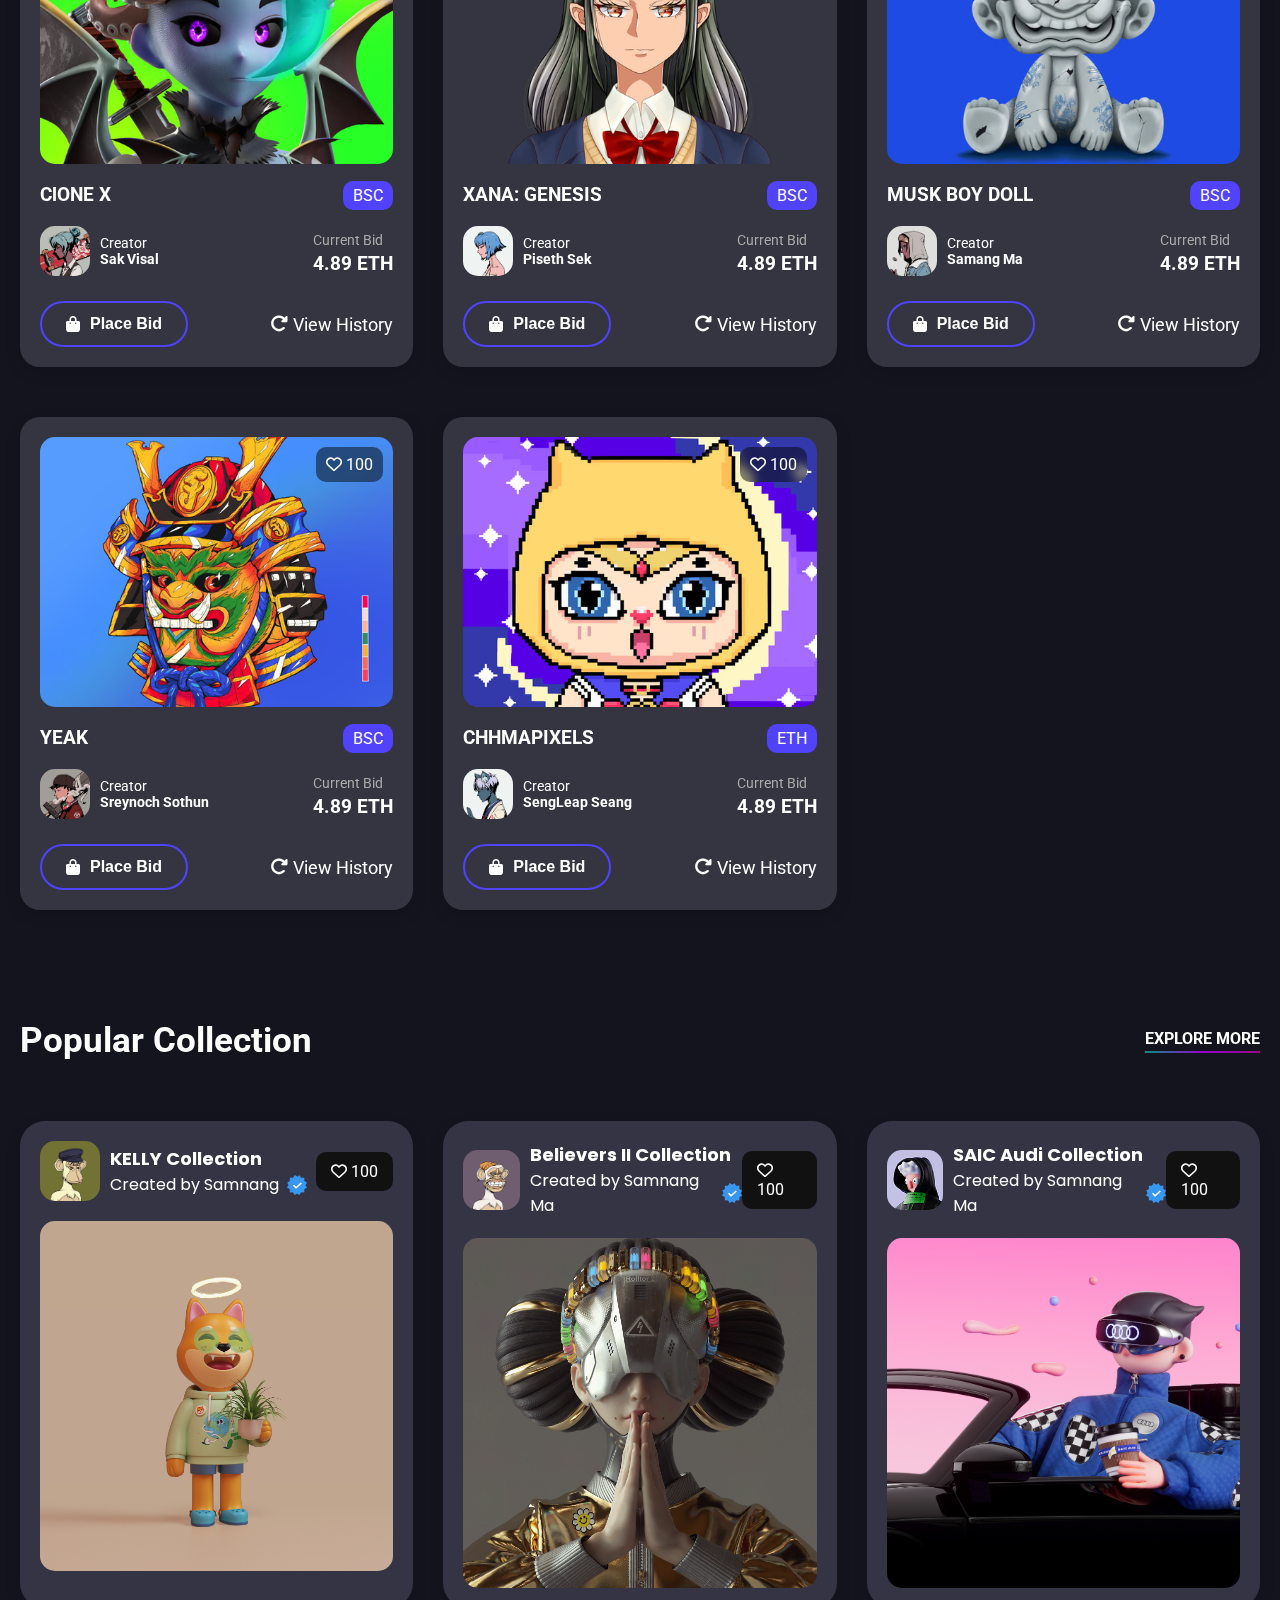
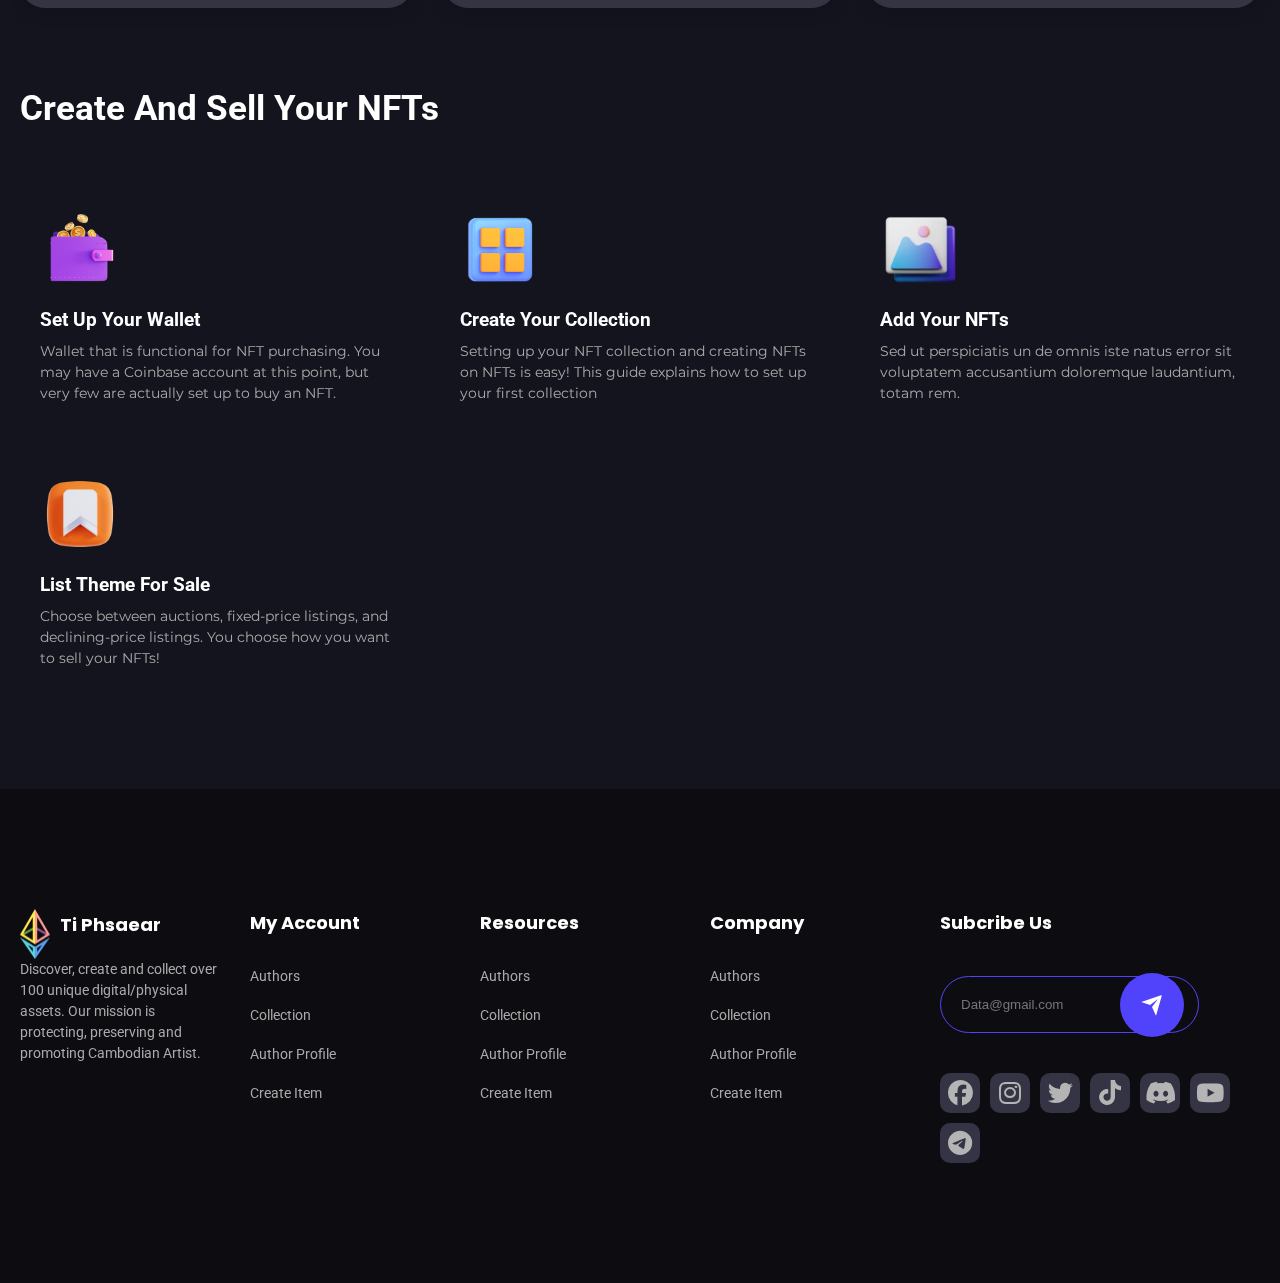
==== commit edf3ddd7: "Fix the darkmode in WalletConnect" ====
--- a/index.html
+++ b/index.html
@@ -840,7 +840,7 @@
                <img src="./images/logo.png" alt="">
                <h2>Ti Phsaear</h2>
             </div>
-            <p>Discover, create and collect over 100 unique digital/physical assets. Our mission is protecting, preserving and promoting Cambodian culture.</p>
+            <p>Discover, create and collect over 100 unique digital/physical assets. Our mission is protecting, preserving and promoting Cambodian Artist.</p>
          </div>
          <ul class="footer-box">
             <h2>My Account</h2>
